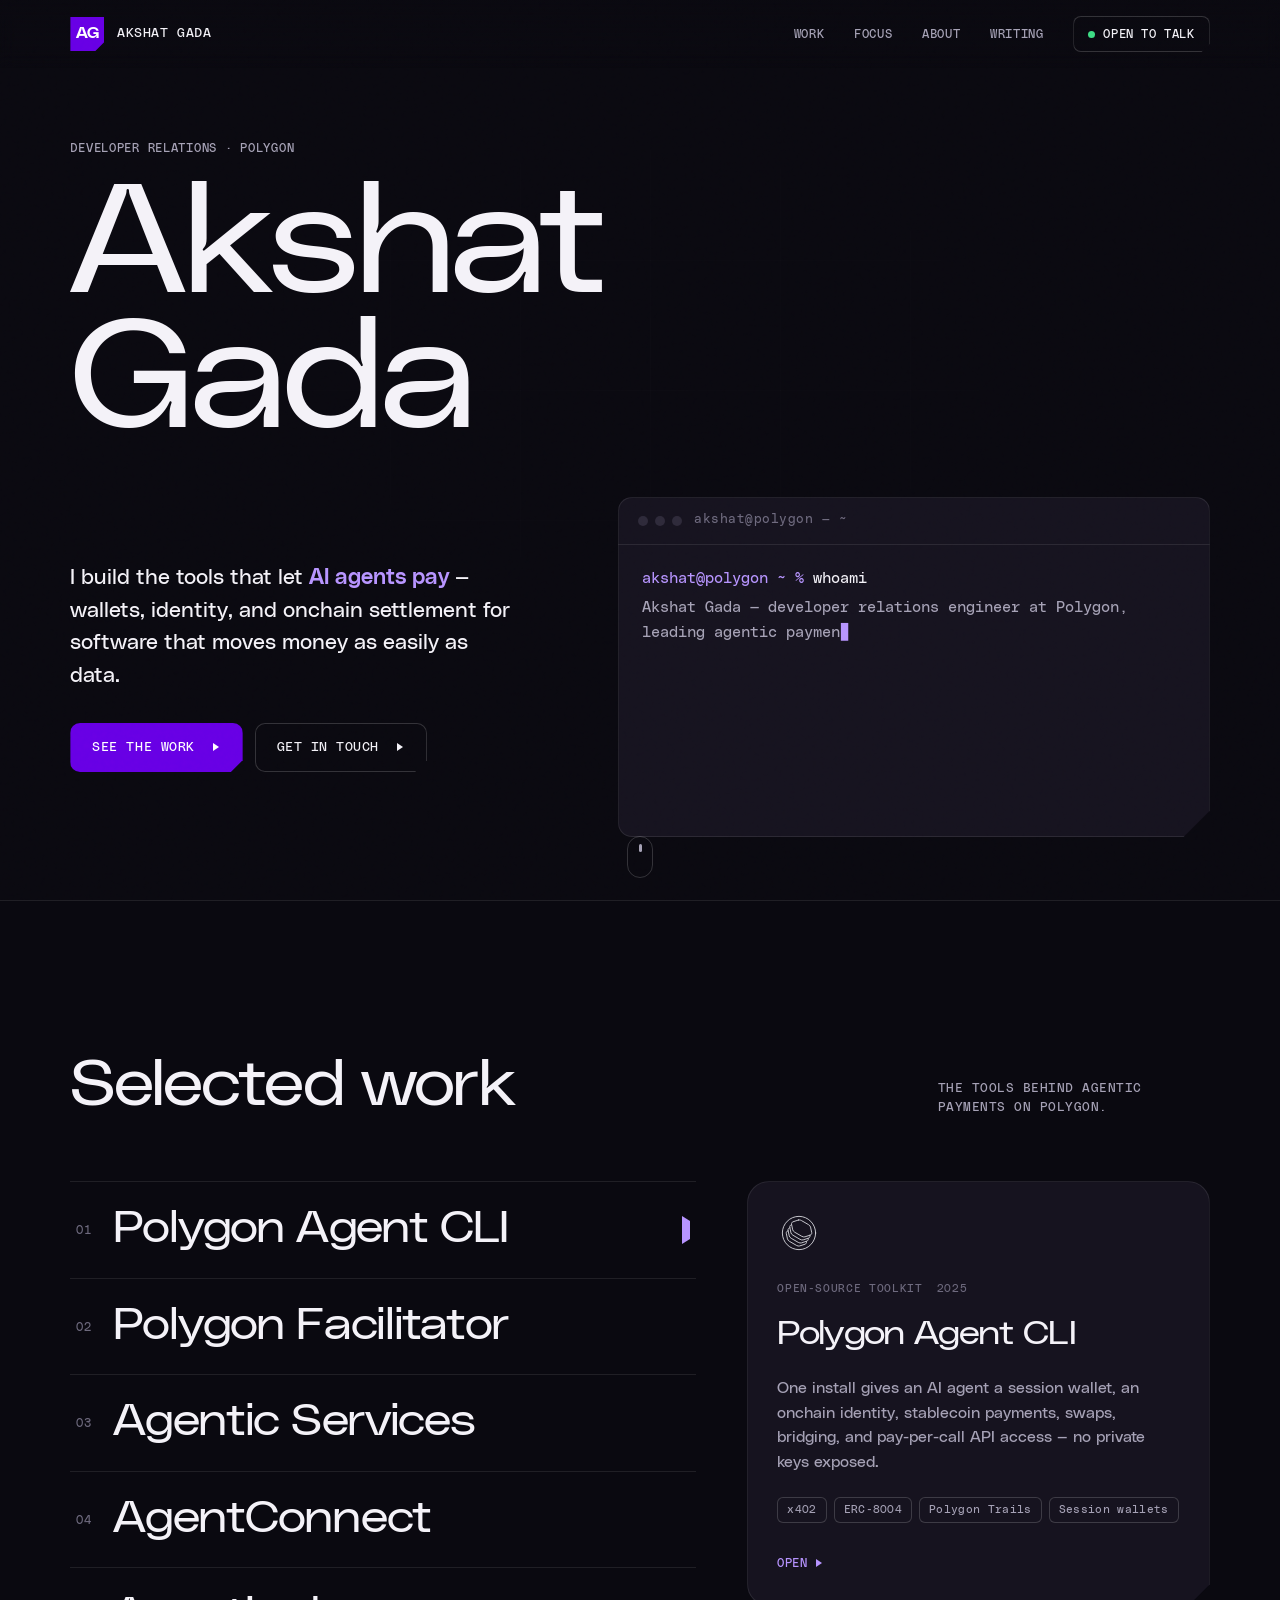
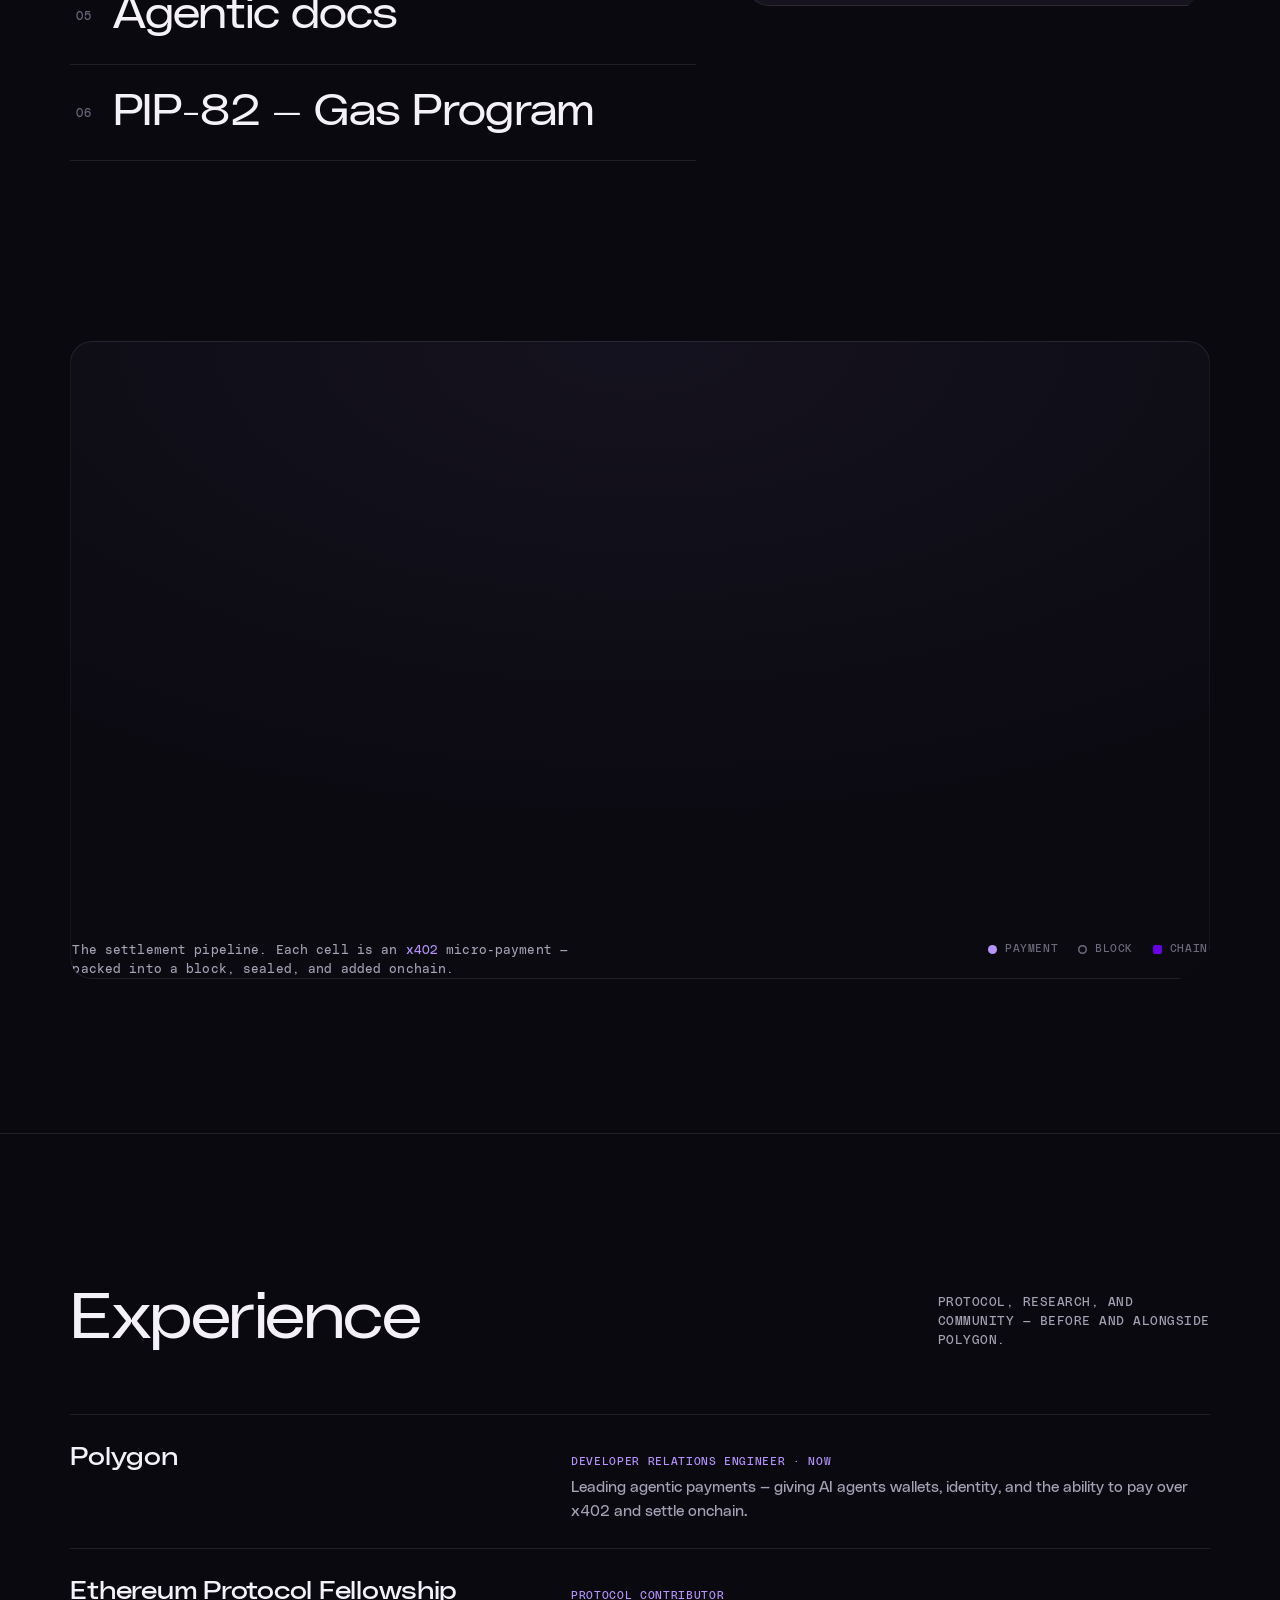
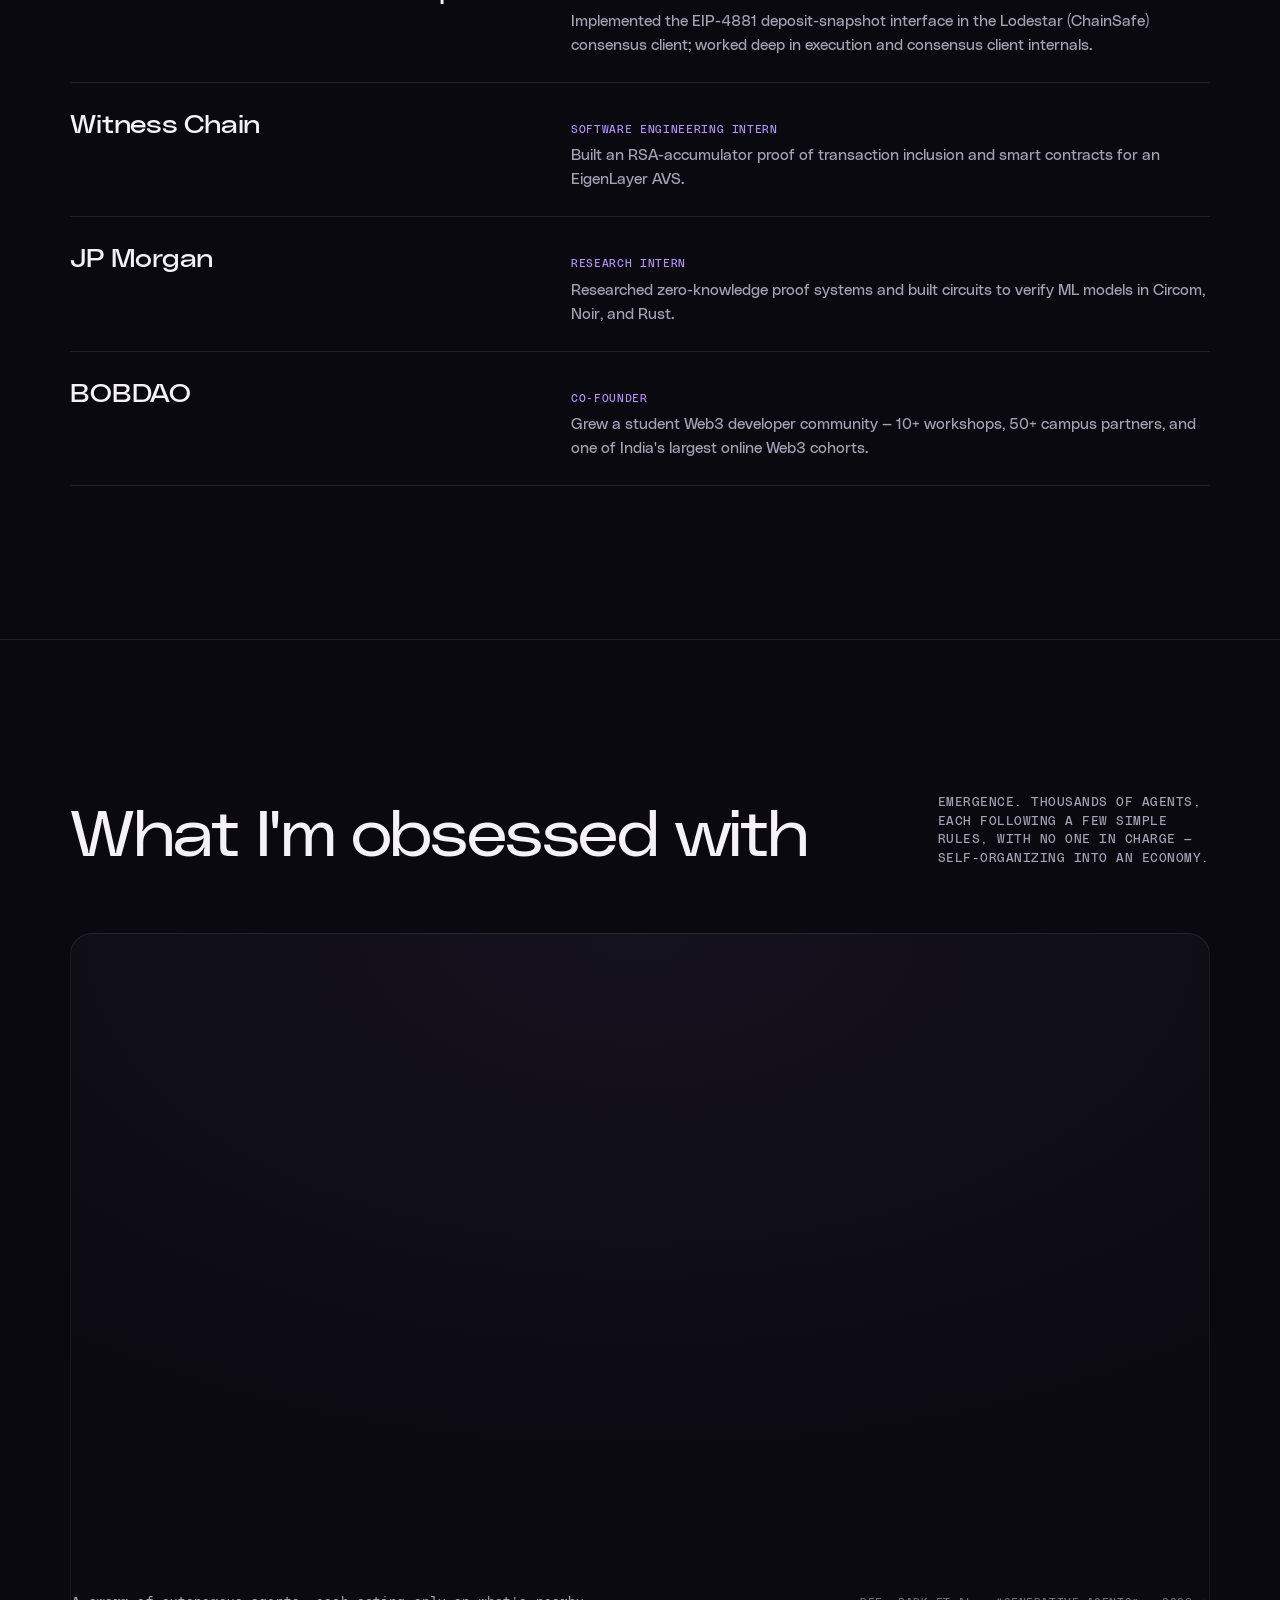
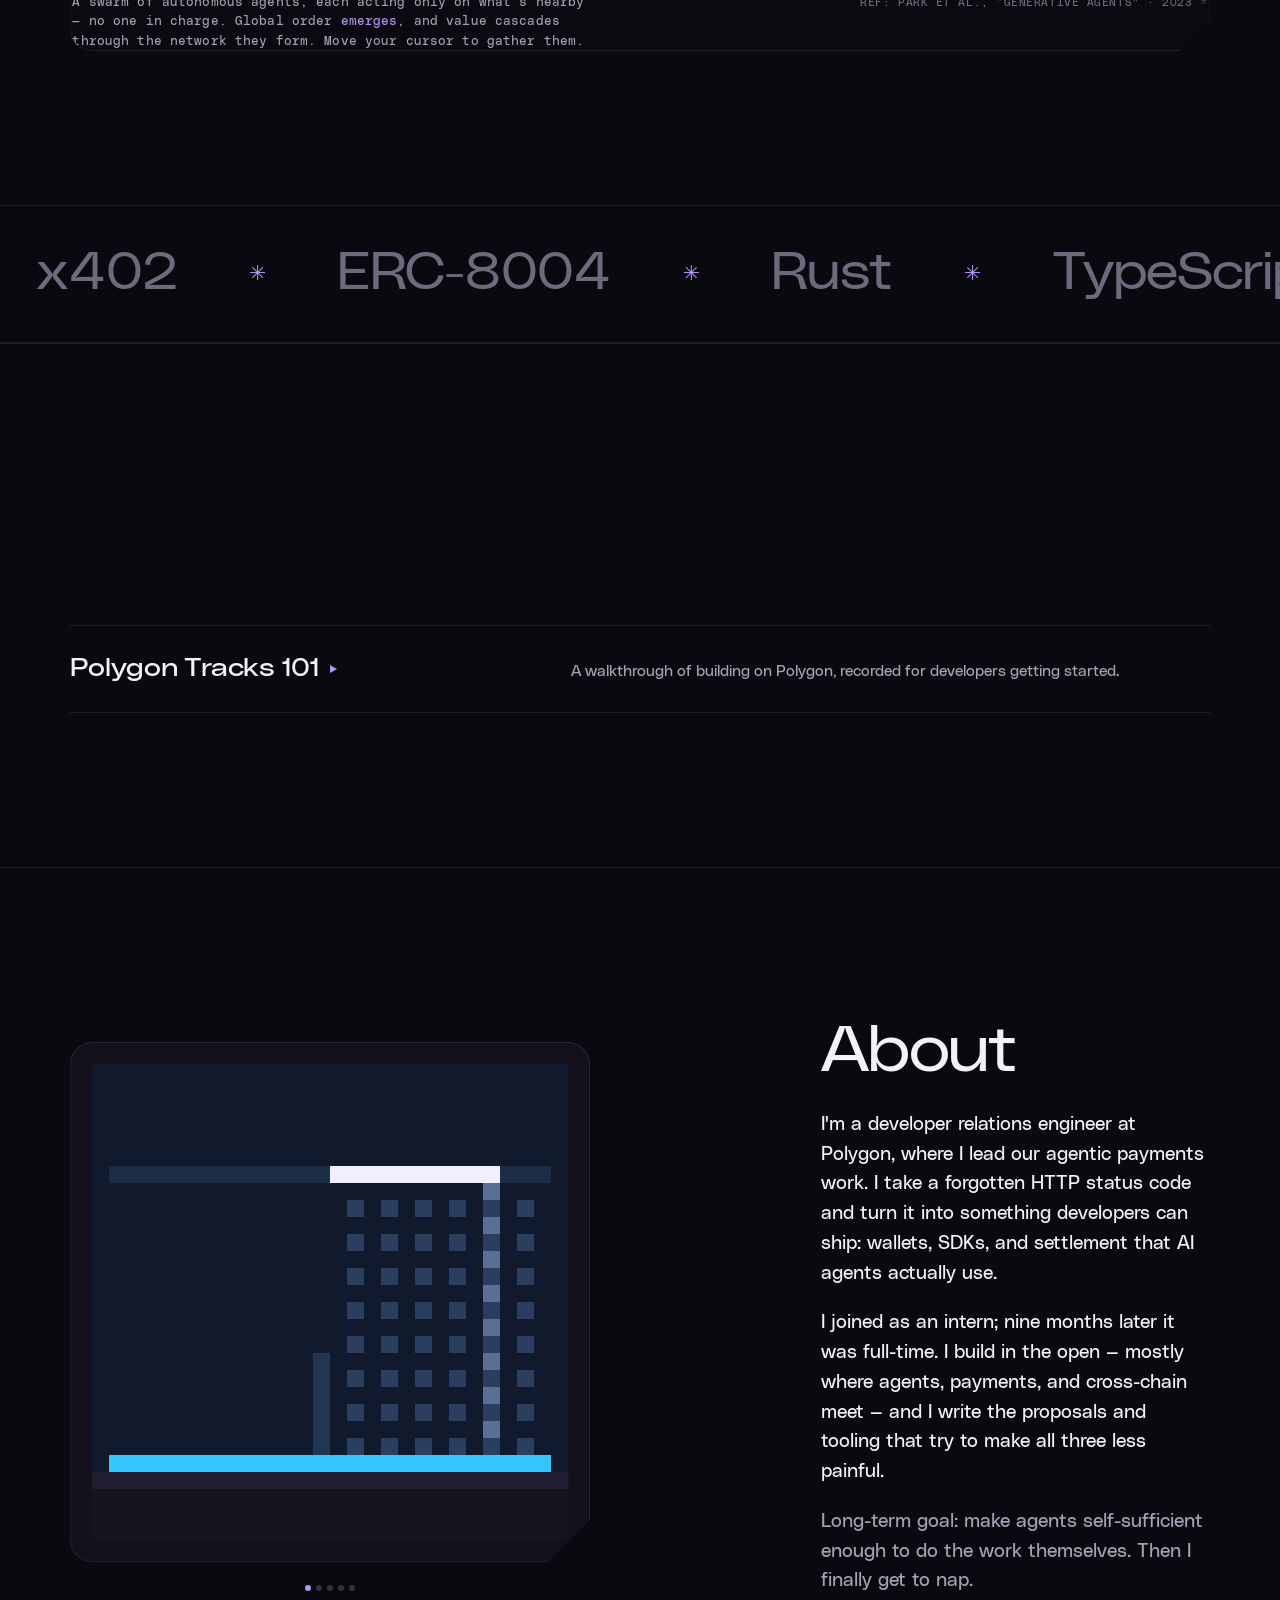
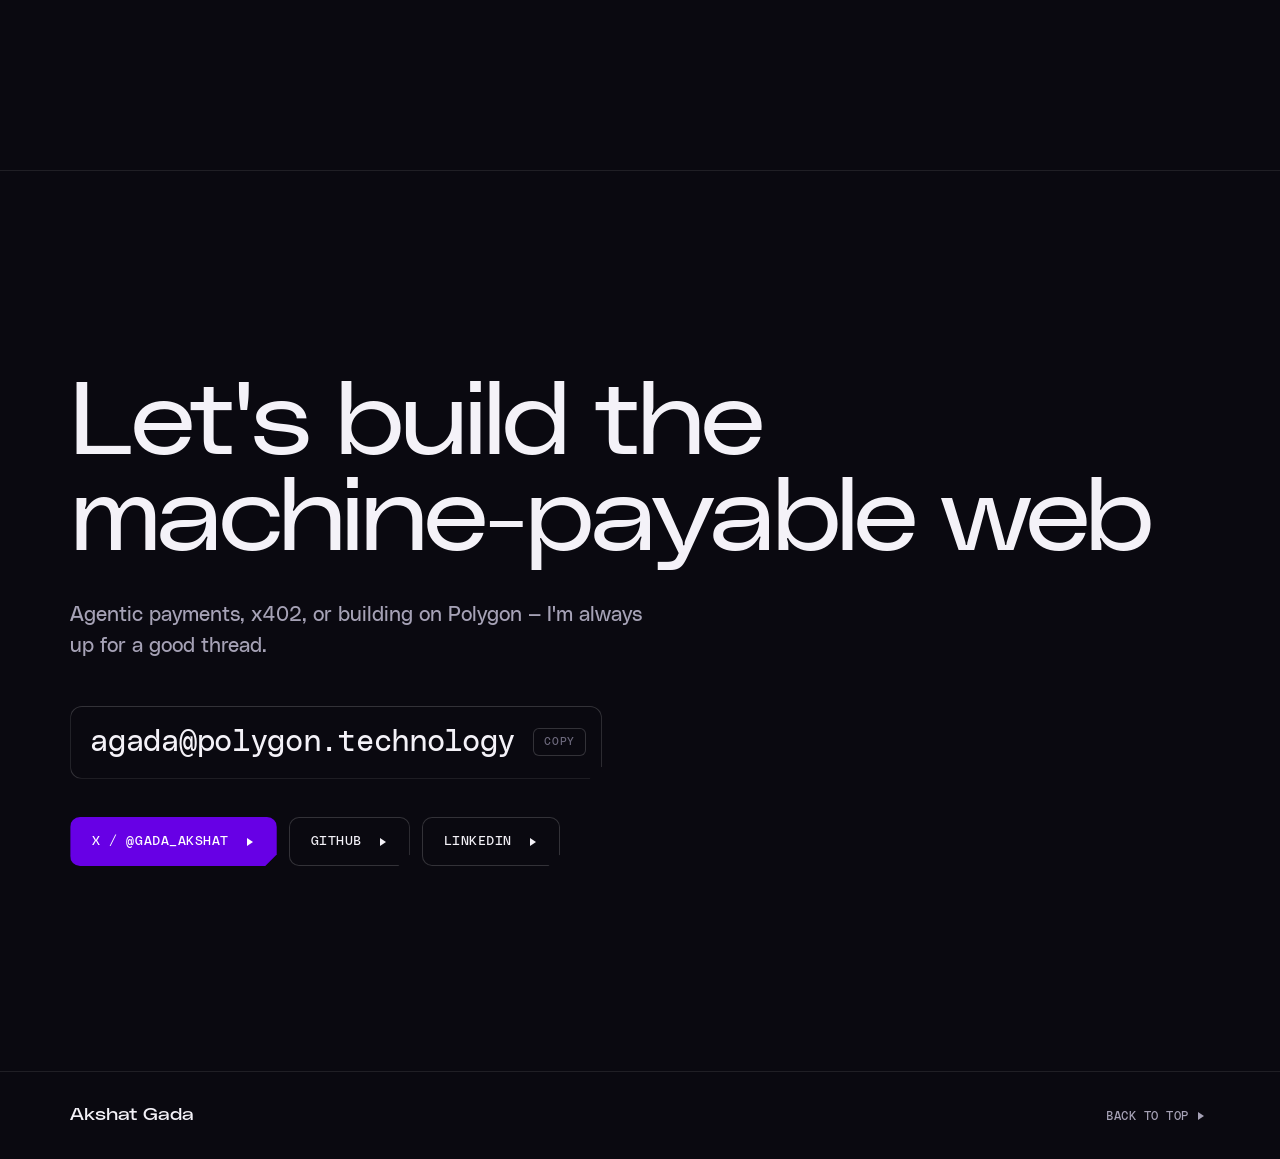
==== index.html @ 17e0958d "Relink Writing from homepage; blog footer points to main site - Re-add the "Writing" link to the hom" ====
<!doctype html>
<html lang="en" data-theme="dark">
<head>
  <meta charset="utf-8" />
  <meta name="viewport" content="width=device-width, initial-scale=1" />
  <title>Akshat Gada — Agentic Payments at Polygon | DevRel Engineer</title>
  <meta name="description" content="Akshat Gada is a developer relations engineer at Polygon building agentic payments — the tools that let AI agents hold money, pay over x402, and settle onchain." />
  <meta name="author" content="Akshat Gada" />
  <meta name="keywords" content="Akshat Gada, agentic payments, Polygon, x402, developer relations engineer, stablecoin payments, onchain settlement, AI agents, machine-payable web" />
  <link rel="canonical" href="https://akshatgada.com/" />
  <meta name="robots" content="index, follow, max-image-preview:large, max-snippet:-1, max-video-preview:-1" />
  <meta name="theme-color" content="#0A0910" />
  <link rel="icon" type="image/svg+xml" href="favicon.svg" />
  <link rel="alternate icon" href="assets/polygon-icon-primary-purple.png" />
  <link rel="apple-touch-icon" href="assets/polygon-icon-primary-purple.png" />
  <link rel="alternate" type="application/rss+xml" title="Akshat Gada — Writing" href="/blog/feed.xml" />

  <meta property="og:type" content="website" />
  <meta property="og:site_name" content="Akshat Gada" />
  <meta property="og:url" content="https://akshatgada.com/" />
  <meta property="og:locale" content="en_US" />
  <meta property="og:title" content="Akshat Gada — building the machine-payable web" />
  <meta property="og:description" content="DevRel engineer at Polygon. I build the tools that let AI agents pay — wallets, identity, and onchain settlement over x402." />
  <meta property="og:image" content="https://akshatgada.com/assets/og.png" />
  <meta property="og:image:width" content="1200" />
  <meta property="og:image:height" content="630" />
  <meta property="og:image:alt" content="Akshat Gada — building the machine-payable web" />
  <meta name="twitter:card" content="summary_large_image" />
  <meta name="twitter:site" content="@gada_akshat" />
  <meta name="twitter:creator" content="@gada_akshat" />
  <meta name="twitter:title" content="Akshat Gada — building the machine-payable web" />
  <meta name="twitter:description" content="DevRel engineer at Polygon. I build the tools that let AI agents pay." />
  <meta name="twitter:image" content="https://akshatgada.com/assets/og.png" />

  <script type="application/ld+json">
  {
    "@context": "https://schema.org",
    "@graph": [
      {
        "@type": "Person",
        "@id": "https://akshatgada.com/#akshat",
        "name": "Akshat Gada",
        "givenName": "Akshat",
        "familyName": "Gada",
        "url": "https://akshatgada.com/",
        "image": "https://akshatgada.com/assets/og.png",
        "jobTitle": "Developer Relations Engineer",
        "description": "Developer relations engineer at Polygon building agentic payments — wallets, identity, and onchain settlement that let AI agents pay over x402.",
        "email": "mailto:agada@polygon.technology",
        "worksFor": { "@type": "Organization", "name": "Polygon Labs", "url": "https://polygon.technology/" },
        "knowsAbout": ["Agentic payments", "x402", "Stablecoin payments", "Onchain settlement", "Polygon", "Blockchain", "Developer relations", "AI agents", "Zero-knowledge proofs"],
        "sameAs": [
          "https://x.com/gada_akshat",
          "https://www.linkedin.com/in/akshat-gada-719076228/",
          "https://github.com/AkshatGada"
        ]
      },
      {
        "@type": "WebSite",
        "@id": "https://akshatgada.com/#website",
        "url": "https://akshatgada.com/",
        "name": "Akshat Gada",
        "description": "Portfolio of Akshat Gada — developer relations engineer at Polygon building agentic payments.",
        "publisher": { "@id": "https://akshatgada.com/#akshat" },
        "inLanguage": "en"
      },
      {
        "@type": "ProfilePage",
        "@id": "https://akshatgada.com/#profilepage",
        "url": "https://akshatgada.com/",
        "name": "Akshat Gada — Agentic Payments at Polygon",
        "isPartOf": { "@id": "https://akshatgada.com/#website" },
        "mainEntity": { "@id": "https://akshatgada.com/#akshat" },
        "inLanguage": "en"
      }
    ]
  }
  </script>

  <link rel="preload" href="fonts/PolySans-SlimWide.woff2" as="font" type="font/woff2" crossorigin />
  <link rel="preload" href="fonts/PolySans-Neutral.woff2" as="font" type="font/woff2" crossorigin />
  <link rel="preload" href="fonts/PolySans-NeutralMono.woff2" as="font" type="font/woff2" crossorigin />
  <link rel="stylesheet" href="colors_and_type.css" />
  <link rel="stylesheet" href="styles.css" />
</head>
<body>

  <!-- ambient background: agents floating + passing coins -->
  <canvas class="bgfx" id="bgfx" aria-hidden="true"></canvas>
  <!-- film grain over everything -->
  <div class="grain" aria-hidden="true"></div>
  <!-- scroll progress -->
  <div class="progress" aria-hidden="true"></div>

  <a class="skip-link" href="#main">Skip to content</a>

  <!-- ─────────── NAV ─────────── -->
  <nav class="nav" aria-label="Primary">
    <a class="brand" href="#top" data-magnetic aria-label="Akshat Gada — top">
      <span class="brand-mark" aria-hidden="true">AG</span>
      <span class="brand-name">Akshat Gada</span>
    </a>
    <button class="nav-toggle" aria-expanded="false" aria-controls="nav-menu" aria-label="Open menu"><span></span><span></span></button>
    <div class="nav-menu" id="nav-menu">
      <a href="#work" data-magnetic>Work</a>
      <a href="#focus" data-magnetic>Focus</a>
      <a href="#about" data-magnetic>About</a>
      <a href="blog/" data-magnetic>Writing</a>
      <a class="nav-status" href="#contact" data-magnetic><span class="pulse" aria-hidden="true"></span>Open to talk</a>
    </div>
  </nav>

  <main id="main">
  <span id="top"></span>

  <!-- ─────────── HERO ─────────── -->
  <header class="hero">
    <div class="hero-glow" aria-hidden="true"></div>
    <div class="hero-spot" aria-hidden="true"></div>

    <div class="hero-status reveal">
      <span>Developer Relations · Polygon</span>
    </div>

    <h1 class="hero-name">
      <span class="scramble" data-text="Akshat">Akshat</span>
      <span class="scramble" data-text="Gada">Gada</span>
    </h1>

    <div class="hero-cols">
      <div class="hero-thesis reveal" data-delay="1">
        <p class="lede">I build the tools that let <strong>AI agents pay</strong> — wallets, identity, and onchain settlement for software that moves money as easily as data.</p>
        <div class="hero-cta">
          <a class="btn btn-primary" href="#work" data-magnetic>See the work <span class="tri" aria-hidden="true"></span></a>
          <a class="btn btn-ghost" href="#contact" data-magnetic>Get in touch <span class="tri" aria-hidden="true"></span></a>
        </div>
      </div>

      <!-- SIGNATURE: self-running console (decorative; same info lives in About/Work) -->
      <section class="term reveal" data-delay="2" aria-hidden="true">
        <div class="term-bar">
          <span class="term-dots"><i></i><i></i><i></i></span>
          <span class="term-title">akshat@polygon — ~</span>
        </div>
        <div class="term-body" id="term-body">
          <!-- static fallback for no-JS; replaced by the typing loop when JS runs -->
          <div class="term-line"><span class="term-prompt">akshat@polygon ~ %</span> <span class="term-cmd">whoami</span></div>
          <div class="term-out">Akshat Gada — developer relations engineer at Polygon, leading agentic payments.</div>
        </div>
      </section>
    </div>

    <a class="scroll-cue" href="#work" aria-label="Scroll down"><span></span></a>
  </header>

  <!-- ─────────── WORK (interactive hover-reveal list) ─────────── -->
  <section id="work" class="work">
    <div class="section-head reveal">
      <h2 class="section-title">Selected work</h2>
      <p class="section-note">The tools behind agentic payments on Polygon.</p>
    </div>

    <div class="work-grid">
      <ol class="work-list" id="work-list">
        <li>
          <a class="work-item is-active" href="https://polygon.technology/agent-cli" target="_blank" rel="noopener"
             data-icon="icons/grey/oms.svg" data-kind="Open-source toolkit" data-year="2025">
            <span class="work-index">01</span>
            <span class="work-name">Polygon Agent CLI</span>
            <span class="work-flag" aria-hidden="true"><span class="tri"></span></span>
            <span class="work-detail">
              <span class="work-desc">One install gives an AI agent a session wallet, an onchain identity, stablecoin payments, swaps, bridging, and pay-per-call API access — no private keys exposed.</span>
              <span class="work-tech"><i>x402</i><i>ERC-8004</i><i>Polygon Trails</i><i>Session wallets</i></span>
            </span>
          </a>
        </li>
        <li>
          <a class="work-item" href="https://github.com/0xPolygon/x402-rs" target="_blank" rel="noopener"
             data-icon="icons/grey/secured-coin.svg" data-kind="Rust · facilitator" data-year="2026">
            <span class="work-index">02</span>
            <span class="work-name">Polygon Facilitator</span>
            <span class="work-flag" aria-hidden="true"><span class="tri"></span></span>
            <span class="work-detail">
              <span class="work-desc">Polygon's x402 facilitator (x402-rs) — the engine that verifies and settles every payment. Server middleware gates a route behind a price; client middleware pays it transparently. Production Rust.</span>
              <span class="work-tech"><i>x402 v1 + v2</i><i>Axum</i><i>EVM</i></span>
            </span>
          </a>
        </li>
        <li>
          <a class="work-item" href="https://agentic-services.polygon.technology/discover" target="_blank" rel="noopener"
             data-icon="icons/grey/ecosystem.svg" data-kind="Discovery" data-year="2026">
            <span class="work-index">03</span>
            <span class="work-name">Agentic Services</span>
            <span class="work-flag" aria-hidden="true"><span class="tri"></span></span>
            <span class="work-detail">
              <span class="work-desc">A directory of x402 services an agent can find and call, paying per request in USDC with no keys. Part of Polygon's Open Money Stack.</span>
              <span class="work-tech"><i>x402</i><i>USDC</i><i>Open Money Stack</i></span>
            </span>
          </a>
        </li>
        <li>
          <a class="work-item" href="https://agentconnect.polygon.technology/" target="_blank" rel="noopener"
             data-icon="icons/grey/wallet.svg" data-kind="Wallet connector" data-year="2026">
            <span class="work-index">04</span>
            <span class="work-name">AgentConnect</span>
            <span class="work-flag" aria-hidden="true"><span class="tri"></span></span>
            <span class="work-detail">
              <span class="work-desc">Links an agent to a real, user-approved Polygon wallet, and serves the machine-readable skill agents fetch to learn the full onchain lifecycle.</span>
              <span class="work-tech"><i>SKILL.md</i><i>Sequence</i><i>x402</i></span>
            </span>
          </a>
        </li>
        <li>
          <a class="work-item" href="https://docs.polygon.technology/payment-services/agentic-payments/agent-integration/intro" target="_blank" rel="noopener"
             data-icon="icons/grey/docs.svg" data-kind="Developer docs" data-year="2026">
            <span class="work-index">05</span>
            <span class="work-name">Agentic docs</span>
            <span class="work-flag" aria-hidden="true"><span class="tri"></span></span>
            <span class="work-detail">
              <span class="work-desc">The developer guide for agents that pay onchain — how they negotiate price, sign intents, and settle per request with x402 and ERC-8004.</span>
              <span class="work-tech"><i>x402</i><i>ERC-8004</i><i>MCP</i></span>
            </span>
          </a>
        </li>
        <li>
          <a class="work-item" href="https://forum.polygon.technology/t/pip-82-agentic-commerce-gas-program/21721" target="_blank" rel="noopener"
             data-icon="icons/grey/up.svg" data-kind="Governance · co-author" data-year="2026">
            <span class="work-index">06</span>
            <span class="work-name">PIP-82 — Gas Program</span>
            <span class="work-flag" aria-hidden="true"><span class="tri"></span></span>
            <span class="work-detail">
              <span class="work-desc">Co-authored Polygon Improvement Proposal — the Agentic Commerce Gas Program — recycling up to $1M in base-fee rebates to public x402 facilitators to cut gas friction for agent-to-agent commerce.</span>
              <span class="work-tech"><i>x402</i><i>PIP</i><i>Gas rebates</i></span>
            </span>
          </a>
        </li>
      </ol>

      <aside class="work-preview" id="work-preview" aria-hidden="true">
        <div class="wp-inner" data-tilt>
          <img class="wp-icon" id="wp-icon" src="icons/grey/oms.svg" alt="" width="44" height="44" />
          <div class="wp-meta"><span id="wp-kind">Open-source toolkit</span><span id="wp-year">2025</span></div>
          <h3 class="wp-name" id="wp-name">Polygon Agent CLI</h3>
          <p class="wp-desc" id="wp-desc"></p>
          <ul class="wp-tech" id="wp-tech"></ul>
          <span class="wp-open">Open <span class="tri" aria-hidden="true"></span></span>
        </div>
      </aside>
    </div>
  </section>

  <!-- ─────────── SETTLEMENT PIPELINE (no heading) ─────────── -->
  <section class="econ-band">
    <figure class="econ reveal">
      <canvas id="econ-canvas" class="econ-canvas" aria-hidden="true"></canvas>
      <figcaption class="econ-cap">
        <span class="econ-cap-line">The settlement pipeline. Each cell is an <span class="econ-x402">x402</span> micro-payment — packed into a block, sealed, and added onchain.</span>
        <span class="econ-legend" aria-hidden="true">
          <span><i class="dot-agent"></i> payment</span>
          <span><i class="dot-svc"></i> block</span>
          <span><i class="dot-fac"></i> chain</span>
        </span>
      </figcaption>
    </figure>
  </section>

  <!-- ─────────── EXPERIENCE ─────────── -->
  <section id="experience" class="experiments">
    <div class="section-head reveal">
      <h2 class="section-title">Experience</h2>
      <p class="section-note">Protocol, research, and community — before and alongside Polygon.</p>
    </div>
    <ul class="exp-list">
      <li class="exp reveal">
        <span class="exp-name">Polygon</span>
        <span class="exp-desc"><span class="exp-role">Developer Relations Engineer · now</span>Leading agentic payments — giving AI agents wallets, identity, and the ability to pay over x402 and settle onchain.</span>
      </li>
      <li class="exp reveal" data-delay="1">
        <span class="exp-name">Ethereum Protocol Fellowship</span>
        <span class="exp-desc"><span class="exp-role">Protocol Contributor</span>Implemented the EIP-4881 deposit-snapshot interface in the Lodestar (ChainSafe) consensus client; worked deep in execution and consensus client internals.</span>
      </li>
      <li class="exp reveal" data-delay="2">
        <span class="exp-name">Witness Chain</span>
        <span class="exp-desc"><span class="exp-role">Software Engineering Intern</span>Built an RSA-accumulator proof of transaction inclusion and smart contracts for an EigenLayer AVS.</span>
      </li>
      <li class="exp reveal" data-delay="3">
        <span class="exp-name">JP Morgan</span>
        <span class="exp-desc"><span class="exp-role">Research Intern</span>Researched zero-knowledge proof systems and built circuits to verify ML models in Circom, Noir, and Rust.</span>
      </li>
      <li class="exp reveal">
        <span class="exp-name">BOBDAO</span>
        <span class="exp-desc"><span class="exp-role">Co-founder</span>Grew a student Web3 developer community — 10+ workshops, 50+ campus partners, and one of India's largest online Web3 cohorts.</span>
      </li>
    </ul>
  </section>

  <!-- ─────────── FOCUS / emergence ─────────── -->
  <section id="focus" class="focus">
    <div class="section-head reveal">
      <h2 class="section-title">What I'm obsessed with</h2>
      <p class="section-note">Emergence. Thousands of agents, each following a few simple rules, with no one in charge — self-organizing into an economy.</p>
    </div>

    <figure class="swarm reveal">
      <canvas id="swarm-canvas" class="swarm-canvas" aria-hidden="true"></canvas>
      <figcaption class="econ-cap">
        <span class="econ-cap-line">A swarm of autonomous agents, each acting only on what's nearby — no one in charge. Global order <span class="econ-x402">emerges</span>, and value cascades through the network they form. Move your cursor to gather them.</span>
        <a class="swarm-cite" href="https://arxiv.org/abs/2304.03442" target="_blank" rel="noopener noreferrer">Ref: Park et al., “Generative Agents” · 2023 <span class="cite-arr" aria-hidden="true">↗</span></a>
      </figcaption>
    </figure>
  </section>

  <!-- ─────────── STACK MARQUEE ─────────── -->
  <section class="marquee-wrap" aria-label="Things I work with">
    <div class="marquee">
      <ul class="marquee-row">
        <li>x402</li><li>ERC-8004</li><li>Rust</li><li>TypeScript</li><li>Polygon Chain</li><li>Agglayer</li><li>MCP</li><li>USDC</li><li>EIP-3009</li><li>Stablecoins</li><li>Session wallets</li><li>Node.js</li>
      </ul>
      <ul class="marquee-row" aria-hidden="true">
        <li>x402</li><li>ERC-8004</li><li>Rust</li><li>TypeScript</li><li>Polygon Chain</li><li>Agglayer</li><li>MCP</li><li>USDC</li><li>EIP-3009</li><li>Stablecoins</li><li>Session wallets</li><li>Node.js</li>
      </ul>
    </div>
  </section>

  <!-- ─────────── TALKS ─────────── -->
  <section class="experiments">
    <div class="section-head reveal">
      <h2 class="section-title">Talks</h2>
    </div>
    <ul class="exp-list" id="exp-list">
      <li class="exp reveal">
        <a class="exp-name exp-link" href="https://www.youtube.com/watch?v=3Ba9KkJOsoc" target="_blank" rel="noopener" data-magnetic>Polygon Tracks 101 <span class="tri" aria-hidden="true"></span></a>
        <span class="exp-desc">A walkthrough of building on Polygon, recorded for developers getting started.</span>
      </li>
    </ul>
  </section>

  <!-- ─────────── ABOUT ─────────── -->
  <section id="about" class="about">
    <div class="about-grid">
      <div class="about-side reveal">
        <figure class="journey" data-tilt>
          <canvas id="journey-canvas" class="journey-canvas" aria-hidden="true"></canvas>
          <figcaption class="journey-cap"><span class="journey-dots" id="journey-dots" aria-hidden="true"></span></figcaption>
        </figure>
      </div>
      <div class="about-body reveal" data-delay="1">
        <h2 class="section-title">About</h2>
        <p>I'm a developer relations engineer at Polygon, where I lead our agentic payments work. I take a forgotten HTTP status code and turn it into something developers can ship: wallets, SDKs, and settlement that AI agents actually use.</p>
        <p>I joined as an intern; nine months later it was full-time. I build in the open — mostly where agents, payments, and cross-chain meet — and I write the proposals and tooling that try to make all three less painful.</p>
        <p class="about-aside">Long-term goal: make agents self-sufficient enough to do the work themselves. Then I finally get to nap.</p>
      </div>
    </div>
  </section>

  <!-- ─────────── CONTACT ─────────── -->
  <section id="contact" class="contact">
    <div class="contact-glow" aria-hidden="true"></div>
    <h2 class="contact-title reveal">Let's build the<br />machine-payable web</h2>
    <p class="contact-sub reveal" data-delay="1">Agentic payments, x402, or building on Polygon — I'm always up for a good thread.</p>
    <div class="contact-email reveal" data-delay="2">
      <button class="email-copy" id="email-copy" type="button" data-email="agada@polygon.technology" data-magnetic aria-label="Copy email address agada@polygon.technology">
        <span class="email-text">agada@polygon.technology</span>
        <span class="email-state">Copy</span>
      </button>
    </div>
    <div class="contact-actions reveal" data-delay="3">
      <a class="btn btn-primary" href="https://x.com/gada_akshat" target="_blank" rel="noopener" data-magnetic>X / @gada_akshat <span class="tri" aria-hidden="true"></span></a>
      <a class="btn btn-ghost" href="https://github.com/AkshatGada" target="_blank" rel="noopener" data-magnetic>GitHub <span class="tri" aria-hidden="true"></span></a>
      <a class="btn btn-ghost" href="https://www.linkedin.com/in/akshat-gada-719076228/" target="_blank" rel="noopener" data-magnetic>LinkedIn <span class="tri" aria-hidden="true"></span></a>
    </div>
  </section>
  </main>

  <!-- ─────────── FOOTER ─────────── -->
  <footer class="footer">
    <div class="footer-row">
      <span class="footer-name">Akshat Gada</span>
    </div>
    <button class="footer-top" id="to-top" data-magnetic aria-label="Back to top">Back to top <span class="tri up" aria-hidden="true"></span></button>
  </footer>

  <script src="app.js"></script>
</body>
</html>
---- colors_and_type.css ----
/* Polygon Design System — Colors & Type
   Reference: Polygon Brand Guidelines 2026
   Trimmed font-face set for the portfolio build (8 PolySans weights).
*/

/* ───── FONTS ───── */
/* Body — PolySans Neutral / Median / Bulky */
@font-face {
  font-family: "PolySans";
  src: url("fonts/PolySans-Neutral.woff2") format("woff2");
  font-weight: 400; font-style: normal; font-display: swap;
}
@font-face {
  font-family: "PolySans";
  src: url("fonts/PolySans-Median.woff2") format("woff2");
  font-weight: 500; font-style: normal; font-display: swap;
}
@font-face {
  font-family: "PolySans";
  src: url("fonts/PolySans-Bulky.woff2") format("woff2");
  font-weight: 700; font-style: normal; font-display: swap;
}

/* Wide — display/headlines (Slim Wide is the default display face) */
@font-face {
  font-family: "PolySans Wide";
  src: url("fonts/PolySans-SlimWide.woff2") format("woff2");
  font-weight: 300; font-style: normal; font-display: swap;
}
@font-face {
  font-family: "PolySans Wide";
  src: url("fonts/PolySans-NeutralWide.woff2") format("woff2");
  font-weight: 400; font-style: normal; font-display: swap;
}
@font-face {
  font-family: "PolySans Wide";
  src: url("fonts/PolySans-MedianWide.woff2") format("woff2");
  font-weight: 500; font-style: normal; font-display: swap;
}

/* Mono — labels/data/code */
@font-face {
  font-family: "PolySans Mono";
  src: url("fonts/PolySans-NeutralMono.woff2") format("woff2");
  font-weight: 400; font-style: normal; font-display: swap;
}
@font-face {
  font-family: "PolySans Mono";
  src: url("fonts/PolySans-MedianMono.woff2") format("woff2");
  font-weight: 500; font-style: normal; font-display: swap;
}

:root {
  /* ───── BRAND ───── */
  --pol-purple:          #6700E5;   /* primary brand */
  --pol-purple-hover:    #6C00F6;   /* slightly lighter hover */
  --pol-purple-deep:     #390786;   /* gradient dark stop */

  /* ───── ACCENTS ───── */
  --accent-sky-blue:     #00BBFF;
  --accent-blue:         #0037C6;
  --accent-soft-blue:    #707BB7;
  --accent-soft-purple:  #C590E5;
  --accent-bubble-gum:   #E271D7;
  --accent-orange:       #FF7421;
  --accent-yellow:       #FEE211;
  --accent-neon-green:   #00FF08;
  --status-green:        #31D158;
  --status-red:          #E63946;

  /* ───── SEMANTIC (light theme = default) ───── */
  --bg:                  #FFFFFF;
  --bg-inset:            #F2F3F7;
  --bg-subtle:           #E7E6E8;
  --fg:                  #07060D;
  --fg-muted:            #888A91;
  --fg-faint:            #A2A3A5;
  --stroke:              #E1E1E5;
  --stroke-strong:       #BAB9BB;
  --inverted-primary:    #F2F1F5;
  --ink:                 #07060D;   /* footer / dark surfaces */

  --link:                var(--pol-purple);

  /* ───── TYPE — families ───── */
  --font-display:        "PolySans Wide", "PolySans", ui-sans-serif, system-ui, sans-serif;
  --font-body:           "PolySans", ui-sans-serif, system-ui, sans-serif;
  --font-mono:           "PolySans Mono", ui-monospace, SFMono-Regular, Menlo, Consolas, monospace;

  /* ───── TYPE — scale ───── */
  --fs-display-xxl:      240px;
  --fs-display-xl:       128px;
  --fs-display-l:        96px;
  --fs-h1:               64px;
  --fs-h2:               48px;
  --fs-h3:               36px;
  --fs-h4:               28px;
  --fs-lead:             24px;
  --fs-body-lg:          21px;
  --fs-body:             18px;
  --fs-body-sm:          16px;
  --fs-label:            13px;
  --fs-caption:          12px;
  --fs-micro:            10px;

  --lh-tight:            0.9;
  --lh-display:          1.0;
  --lh-heading:          1.12;
  --lh-body:             1.4;
  --lh-loose:            1.55;

  --tracking-display:   -0.022em;
  --tracking-heading:   -0.01em;
  --tracking-body:       0;
  --tracking-label:      0.04em;
  --tracking-label-wide: 0.06em;

  /* ───── SPACING ───── */
  --space-0:   0;
  --space-1:   4px;
  --space-2:   8px;
  --space-3:   12px;
  --space-4:   16px;
  --space-5:   24px;
  --space-6:   32px;
  --space-7:   48px;
  --space-8:   64px;
  --space-9:   80px;
  --space-10:  120px;

  /* ───── RADII ───── */
  --radius-sm:   6px;
  --radius-md:   10px;
  --radius-lg:   15px;
  --radius-xl:   24px;
  --radius-full: 9999px;

  /* ───── SHADOWS ───── */
  --shadow-xs:  0 1px 2px rgba(7,6,13,0.04);
  --shadow-sm:  0 2px 6px rgba(7,6,13,0.06);
  --shadow-md:  0 8px 24px rgba(7,6,13,0.08);
  --shadow-lg:  0 24px 56px rgba(7,6,13,0.12);
  --shadow-focus: 0 0 0 3px rgba(103,13,229,0.35);

  /* ───── MOTION ───── */
  --ease-std:    cubic-bezier(0.4, 0, 0.2, 1);
  --ease-out:    cubic-bezier(0.16, 1, 0.3, 1);
  --ease-in:     cubic-bezier(0.4, 0, 1, 1);
  --dur-fast:    120ms;
  --dur-base:    220ms;
  --dur-slow:    420ms;

  /* ───── GRADIENTS ───── purple-anchored */
  --grad-purple:        linear-gradient(135deg, #6700E5 0%, #390786 100%);
  --grad-purple-blue:   linear-gradient(135deg, #6700E5 0%, #0037C6 100%);
  --grad-purple-sky:    linear-gradient(135deg, #6700E5 0%, #00BBFF 100%);
}

/* ───── DARK SURFACES (footer / inset blocks) ───── */
[data-theme="dark"], .theme-dark {
  --bg:              #141415;
  --bg-inset:        #1F1E20;
  --bg-subtle:       #1D1D1F;
  --fg:              #FFFFFF;
  --fg-muted:        #A0A1A6;
  --fg-faint:        #595A5F;
  --stroke:          #2D2B36;
  --stroke-strong:   #353535;
  --inverted-primary:#07060D;
}

/* ───── BASE ───── */
html, body {
  background: var(--bg);
  color: var(--fg);
  font-family: var(--font-body);
  font-size: var(--fs-body);
  line-height: var(--lh-body);
  -webkit-font-smoothing: antialiased;
  text-rendering: optimizeLegibility;
}
---- styles.css ----
/* ============================================================
   Akshat Gada — personal portfolio ("Operator")
   Dark, cinematic. Polygon DNA (PolySans, #6700E5, cut-corner)
   reframed as a builder's console — the site is about HIM.
   ============================================================ */

*, *::before, *::after { box-sizing: border-box; }
html { scroll-behavior: smooth; scroll-padding-top: 84px; -webkit-text-size-adjust: 100%; }
body { margin: 0; overflow-x: clip; }
img, svg { display: block; max-width: 100%; }
ul, ol { margin: 0; padding: 0; list-style: none; }
a { color: inherit; text-decoration: none; }
button { font: inherit; color: inherit; background: none; border: 0; cursor: pointer; }

/* ---------- DARK CINEMATIC PALETTE (overrides token defaults) ---------- */
:root {
  --bg:        #0A0910;
  --bg-2:      #110F18;
  --bg-3:      #16131F;
  --surface:   #1A1724;
  --line:      rgba(255,255,255,0.09);
  --line-2:    rgba(255,255,255,0.17);
  --fg:        #F4F2F8;
  --fg-muted:  #A6A2B6;
  --fg-faint:  #6E6A7E;
  --purple:        #6700E5;
  --purple-hover:  #7A1FFF;
  --purple-text:   #B794FF;   /* bright purple for text/links on dark (AA) */
  --purple-soft:   #CD9CEC;
  --green:     #3DDC84;
  --sky:       #34C6FF;

  --gutter: clamp(20px, 5.5vw, 88px);
  --section-y: clamp(84px, 12vw, 168px);
  --maxw: 1320px;
  --cham: 22px;            /* card chamfer */
  --cham-btn: 12px;
}

html { background: var(--bg); }
body { background: transparent; color: var(--fg); font-family: var(--font-body); }

/* site-wide ambient background (floating agents passing coins) */
.bgfx { position: fixed; inset: 0; width: 100%; height: 100%; z-index: -1; pointer-events: none; }
body { font-size: 18px; line-height: 1.5; -webkit-font-smoothing: antialiased; text-rendering: optimizeLegibility; }

::selection { background: var(--purple); color: #fff; }

/* ---------- film grain ---------- */
.grain {
  position: fixed; inset: 0; z-index: 200; pointer-events: none;
  opacity: 0.05; mix-blend-mode: overlay;
  background-image: url("data:image/svg+xml,%3Csvg viewBox='0 0 256 256' xmlns='http://www.w3.org/2000/svg'%3E%3Cfilter id='n'%3E%3CfeTurbulence type='fractalNoise' baseFrequency='0.82' numOctaves='3' stitchTiles='stitch'/%3E%3C/filter%3E%3Crect width='100%25' height='100%25' filter='url(%23n)'/%3E%3C/svg%3E");
}

/* ---------- scroll progress ---------- */
.progress { position: fixed; top: 0; left: 0; height: 2px; width: 100%; z-index: 201;
  background: var(--purple); transform: scaleX(0); transform-origin: 0 50%; }

/* ---------- skip link ---------- */
.skip-link { position: absolute; left: 50%; top: 10px; transform: translate(-50%,-160%); z-index: 300;
  background: #fff; color: #000; padding: 10px 18px; font-family: var(--font-mono); font-size: 13px;
  border-radius: 6px; transition: transform .2s var(--ease-out); }
.skip-link:focus { transform: translate(-50%,0); }

/* ============================================================ BUTTONS */
.btn { font-family: var(--font-mono); font-size: 13px; letter-spacing: 0.04em; text-transform: uppercase;
  display: inline-flex; align-items: center; gap: 18px; padding: 15px 24px 15px 22px; white-space: nowrap;
  border-radius: 10px;
  clip-path: polygon(0 0, 100% 0, 100% calc(100% - var(--cham-btn)), calc(100% - var(--cham-btn)) 100%, 0 100%);
  transition: background .18s var(--ease-std), color .18s var(--ease-std), box-shadow .18s var(--ease-std); }
.btn .tri { width: 0; height: 0; border-left: 6px solid currentColor; border-top: 4px solid transparent; border-bottom: 4px solid transparent; flex-shrink: 0; }
.btn .tri.up { transform: rotate(-90deg); }
.btn-primary { background: var(--purple); color: #fff; }
.btn-primary:hover { background: var(--purple-hover); }
.btn-ghost { background: transparent; color: var(--fg); box-shadow: inset 0 0 0 1px var(--line-2); }
.btn-ghost:hover { box-shadow: inset 0 0 0 1px var(--fg); }

/* ============================================================ NAV */
.nav { position: fixed; top: 0; left: 0; right: 0; z-index: 150;
  display: flex; align-items: center; justify-content: space-between;
  padding: 16px var(--gutter);
  background: linear-gradient(to bottom, rgba(10,9,16,0.86), rgba(10,9,16,0));
  backdrop-filter: blur(8px); -webkit-backdrop-filter: blur(8px); }
.brand { display: inline-flex; align-items: center; gap: 13px; }
.brand-mark { display: inline-grid; place-items: center; width: 34px; height: 34px; background: var(--purple); color: #fff;
  font-family: var(--font-display); font-weight: 500; font-size: 15px; letter-spacing: -0.01em;
  clip-path: polygon(0 0, 100% 0, 100% calc(100% - 9px), calc(100% - 9px) 100%, 0 100%); }
.brand-name { font-family: var(--font-mono); font-size: 13px; letter-spacing: 0.04em; text-transform: uppercase; }
.nav-menu { display: flex; align-items: center; gap: 30px; }
.nav-menu > a { font-family: var(--font-mono); font-size: 12px; letter-spacing: 0.05em; text-transform: uppercase;
  color: var(--fg-muted); transition: color .18s var(--ease-std); }
.nav-menu > a:hover { color: var(--fg); }
.nav-status { display: inline-flex; align-items: center; gap: 8px; color: var(--fg) !important;
  box-shadow: inset 0 0 0 1px var(--line-2); padding: 9px 15px; border-radius: 8px;
  clip-path: polygon(0 0, 100% 0, 100% calc(100% - 8px), calc(100% - 8px) 100%, 0 100%); }
.pulse { width: 7px; height: 7px; border-radius: 50%; background: var(--green); box-shadow: 0 0 0 0 rgba(61,220,132,.55); animation: pulse 2.6s var(--ease-out) infinite; }
@keyframes pulse { 0%{box-shadow:0 0 0 0 rgba(61,220,132,.5);} 70%{box-shadow:0 0 0 7px rgba(61,220,132,0);} 100%{box-shadow:0 0 0 0 rgba(61,220,132,0);} }
.nav-toggle { display: none; }

/* ============================================================ HERO */
.hero { position: relative; min-height: 100svh; padding: 132px var(--gutter) 56px;
  display: flex; flex-direction: column; justify-content: center; overflow: clip; }
.hero-glow { position: absolute; inset: 0; pointer-events: none; z-index: 0;
  background:
    radial-gradient(60% 50% at 78% 12%, rgba(103,0,229,0.30), transparent 60%),
    radial-gradient(50% 40% at 10% 90%, rgba(103,0,229,0.12), transparent 60%);
  /* faint brand grid */
  -webkit-mask-image: linear-gradient(to bottom, #000, transparent 92%); }
.hero-spot { position: absolute; inset: 0; z-index: 0; pointer-events: none; opacity: 0;
  background: radial-gradient(300px 300px at var(--mx, 50%) var(--my, 38%), rgba(123,31,255,0.22), transparent 70%);
  transition: opacity .45s var(--ease-out); }
.hero.spot-on .hero-spot { opacity: 1; }
.hero::after { content: ""; position: absolute; inset: 0; z-index: 0; pointer-events: none; opacity: .5;
  background-image: linear-gradient(rgba(255,255,255,.025) 1px, transparent 1px), linear-gradient(90deg, rgba(255,255,255,.025) 1px, transparent 1px);
  background-size: 130px 130px; -webkit-mask-image: radial-gradient(80% 70% at 50% 40%, #000, transparent 80%); }
.hero > * { position: relative; z-index: 1; }

.hero-status { display: flex; align-items: center; gap: 16px; font-family: var(--font-mono);
  font-size: 12px; letter-spacing: 0.06em; text-transform: uppercase; color: var(--fg-muted); margin-bottom: 22px; }
.hero-status .dim { color: var(--fg-faint); }

.hero-name { font-family: var(--font-display); font-weight: 300; margin: 0; color: var(--fg);
  font-size: clamp(50px, 12vw, 184px); line-height: 0.88; letter-spacing: -0.03em; }
.hero-name .scramble { display: block; }
.scramble .dud { color: var(--purple-text); }

.hero-cols { display: grid; grid-template-columns: 0.9fr 1.1fr; gap: clamp(30px, 5vw, 72px);
  align-items: center; margin-top: clamp(26px, 4vw, 48px); }
.hero-thesis .lede { font-size: clamp(18px, 1.7vw, 23px); line-height: 1.5; color: var(--fg); margin: 0; max-width: 32ch; }
.hero-thesis .lede strong { color: var(--purple-text); font-weight: 500; }
.hero-cta { display: flex; flex-wrap: wrap; gap: 12px; margin-top: 30px; }

/* ---- SIGNATURE: terminal ---- */
.term { background: var(--bg-3); box-shadow: inset 0 0 0 1px var(--line); border-radius: 14px;
  clip-path: polygon(0 0, 100% 0, 100% calc(100% - 26px), calc(100% - 26px) 100%, 0 100%);
  padding: 0 0 12px; overflow: hidden; }
.term-bar { display: flex; align-items: center; gap: 12px; padding: 14px 20px; border-bottom: 1px solid var(--line); }
.term-dots { display: inline-flex; gap: 7px; }
.term-dots i { width: 10px; height: 10px; border-radius: 50%; background: #2e2a3a; }
.term-title { font-family: var(--font-mono); font-size: 12.5px; letter-spacing: 0.04em; color: var(--fg-faint); }
.term-body { font-family: var(--font-mono); font-size: 15px; line-height: 1.65; padding: 22px 24px 18px;
  height: clamp(220px, 32vh, 280px); overflow-y: auto; scrollbar-width: thin; scrollbar-color: var(--line-2) transparent; }
.term-line, .term-out { animation: termIn .26s var(--ease-out) both; }
@keyframes termIn { from { opacity: 0; transform: translateY(3px); } to { opacity: 1; transform: none; } }
.term-line { margin-bottom: 4px; word-break: break-word; }
.term-prompt { color: var(--purple-text); }
.term-cmd { color: var(--fg); }
.term-out { color: var(--fg-muted); margin: 2px 0 16px; }
.term-out .ok { color: var(--green); } .term-out .warn { color: var(--purple-soft); } .term-out .key { color: var(--sky); } .term-out .dir { color: var(--fg-faint); }
.term-out a { color: var(--purple-text); text-decoration: underline; text-underline-offset: 3px; }
/* blinking caret on the line currently typing */
.term-cmd.caret::after, .term-out.caret::after { content: "▋"; color: var(--purple-text); margin-left: 1px; animation: termblink 1.05s steps(1) infinite; }
@keyframes termblink { 50% { opacity: 0; } }

.scroll-cue { position: absolute; left: 50%; bottom: 22px; transform: translateX(-50%); z-index: 1;
  width: 26px; height: 42px; border: 1px solid var(--line-2); border-radius: 13px; display: grid; place-items: start center; padding-top: 7px; }
.scroll-cue span { width: 3px; height: 8px; border-radius: 2px; background: var(--fg-muted); animation: cue 1.8s var(--ease-out) infinite; }
@keyframes cue { 0%{ transform: translateY(0); opacity: 0; } 30%{ opacity: 1; } 70%{ transform: translateY(12px); opacity: 0; } 100%{ opacity: 0; } }

/* ============================================================ SECTION HEAD */
.section-head { max-width: var(--maxw); margin: 0 auto clamp(40px, 5vw, 72px);
  display: flex; align-items: flex-end; justify-content: space-between; gap: 32px; flex-wrap: wrap; }
.section-title { font-family: var(--font-display); font-weight: 300; font-size: clamp(34px, 5vw, 76px);
  line-height: 0.98; letter-spacing: -0.024em; margin: 0; color: var(--fg); }
.section-note { font-family: var(--font-mono); font-size: 12.5px; letter-spacing: 0.04em; text-transform: uppercase;
  color: var(--fg-muted); margin: 0; max-width: 34ch; }

/* ============================================================ WORK */
.work { padding: var(--section-y) var(--gutter); border-top: 1px solid var(--line); }
.work-grid { max-width: var(--maxw); margin: 0 auto; display: grid; grid-template-columns: 1.15fr 0.85fr; gap: clamp(28px, 4vw, 64px); align-items: start; }

.work-list { counter-reset: w; }
.work-item { position: relative; display: grid; grid-template-columns: auto 1fr auto; align-items: center; gap: 22px;
  padding: 26px 6px; border-bottom: 1px solid var(--line); transition: opacity .3s var(--ease-std), padding-left .35s var(--ease-out); }
.work-list li:first-child .work-item { border-top: 1px solid var(--line); }
.work-index { font-family: var(--font-mono); font-size: 12px; color: var(--fg-faint); letter-spacing: 0.04em; }
.work-name { font-family: var(--font-display); font-weight: 300; font-size: clamp(26px, 3.4vw, 48px);
  line-height: 1; letter-spacing: -0.02em; color: var(--fg); transition: color .25s var(--ease-std), transform .35s var(--ease-out); }
.work-flag { justify-self: end; opacity: 0; transform: translateX(-8px); transition: opacity .25s var(--ease-out), transform .25s var(--ease-out); }
.work-flag .tri { width: 0; height: 0; border-left: 8px solid var(--purple-text); border-top: 5px solid transparent; border-bottom: 5px solid transparent; }
.work-detail { display: none; }   /* desktop: shown in preview panel */

/* group dimming + active emphasis */
.work-list:hover .work-item { opacity: 0.42; }
.work-list .work-item:hover, .work-list .work-item:focus-visible, .work-item.is-active { opacity: 1 !important; }
.work-item:hover .work-name, .work-item.is-active .work-name { color: var(--fg); }
.work-item:hover { padding-left: 16px; }
.work-item:hover .work-flag, .work-item.is-active .work-flag { opacity: 1; transform: none; }

.work-preview { position: sticky; top: 96px; }
.wp-inner { background: var(--bg-3); box-shadow: inset 0 0 0 1px var(--line); border-radius: var(--cham);
  clip-path: polygon(0 0, 100% 0, 100% calc(100% - var(--cham)), calc(100% - var(--cham)) 100%, 0 100%);
  padding: 30px; min-height: 340px; transition: transform .25s var(--ease-out); transform-style: preserve-3d; }
.wp-icon { width: 44px; height: 44px; margin-bottom: 26px; opacity: .9; }
.wp-meta { display: flex; gap: 14px; font-family: var(--font-mono); font-size: 11px; letter-spacing: 0.06em; text-transform: uppercase; color: var(--fg-faint); margin-bottom: 12px; }
.wp-name { font-family: var(--font-display); font-weight: 300; font-size: clamp(28px, 2.6vw, 40px); letter-spacing: -0.02em; margin: 0 0 16px; color: var(--fg); }
.wp-desc { font-size: 16px; line-height: 1.55; color: var(--fg-muted); margin: 0 0 22px; max-width: 42ch; }
.wp-tech { display: flex; flex-wrap: wrap; gap: 7px; margin-bottom: 26px; }
.wp-tech li { font-family: var(--font-mono); font-size: 11px; letter-spacing: 0.03em; color: var(--fg-muted);
  padding: 5px 10px; border-radius: 6px; box-shadow: inset 0 0 0 1px var(--line-2); }
.wp-open { font-family: var(--font-mono); font-size: 12px; letter-spacing: 0.04em; text-transform: uppercase; color: var(--purple-text); display: inline-flex; align-items: center; gap: 9px; }
.wp-open .tri { width: 0; height: 0; border-left: 6px solid currentColor; border-top: 4px solid transparent; border-bottom: 4px solid transparent; }
.wp-inner.swap { opacity: 0; transform: translateY(8px); }

/* ============================================================ FOCUS / flow */
.focus { padding: var(--section-y) var(--gutter); border-top: 1px solid var(--line); }
.econ-band { padding: clamp(8px, 2vw, 26px) var(--gutter) var(--section-y); }
.econ, .swarm { max-width: var(--maxw); margin: 0 auto; position: relative;
  background: radial-gradient(135% 120% at 50% 0%, #15121f 0%, #0b0a11 62%);
  box-shadow: inset 0 0 0 1px var(--line); border-radius: var(--cham);
  clip-path: polygon(0 0, 100% 0, 100% calc(100% - 30px), calc(100% - 30px) 100%, 0 100%);
  overflow: hidden; }
.econ-canvas, .swarm-canvas { display: block; width: 100%; height: clamp(380px, 50vw, 580px); }
.swarm-canvas { height: clamp(420px, 56vw, 640px); cursor: crosshair; }
.econ-cap { display: flex; align-items: baseline; justify-content: space-between; gap: 28px; flex-wrap: wrap; margin: 20px 2px 0; }
.econ-cap-line { font-family: var(--font-mono); font-size: 12.5px; line-height: 1.55; letter-spacing: 0.01em; color: var(--fg-muted); max-width: 66ch; }
.econ-x402 { color: var(--purple-text); }
.econ-legend { display: inline-flex; gap: 20px; font-family: var(--font-mono); font-size: 11px; letter-spacing: 0.05em; text-transform: uppercase; color: var(--fg-faint); white-space: nowrap; }
.econ-legend span { display: inline-flex; align-items: center; gap: 8px; }
.econ-legend i { width: 9px; height: 9px; border-radius: 50%; display: inline-block; }
.swarm-cite { font-family: var(--font-mono); font-size: 11px; letter-spacing: 0.05em; text-transform: uppercase;
  color: var(--fg-faint); white-space: nowrap; text-decoration: none; transition: color .2s var(--ease-std); }
.swarm-cite:hover, .swarm-cite:focus-visible { color: var(--purple-text); }
.swarm-cite .cite-arr { opacity: 0.7; }
.dot-agent { background: var(--purple-text); }
.dot-svc { box-shadow: inset 0 0 0 1.5px var(--fg-faint); }
.dot-fac { background: var(--purple); border-radius: 2px !important; }

/* ============================================================ MARQUEE */
.marquee-wrap { border-top: 1px solid var(--line); border-bottom: 1px solid var(--line); padding: 30px 0; overflow: hidden; }
.marquee { display: flex; gap: 0; width: max-content; animation: marq 32s linear infinite; }
.marquee-row { display: flex; align-items: center; gap: 0; }
.marquee-row li { font-family: var(--font-display); font-weight: 300; font-size: clamp(28px, 4vw, 60px); letter-spacing: -0.02em;
  color: var(--fg-faint); padding: 0 36px; display: inline-flex; align-items: center; }
.marquee-row li::after { content: "✳"; font-size: 0.4em; color: var(--purple-text); margin-left: 72px; }
@keyframes marq { to { transform: translateX(-50%); } }
.marquee-wrap:hover .marquee { animation-play-state: paused; }

/* ============================================================ EXPERIMENTS */
.experiments { padding: var(--section-y) var(--gutter); border-top: 1px solid var(--line); }
.exp-list { max-width: var(--maxw); margin: 0 auto; border-top: 1px solid var(--line); }
.exp { display: grid; grid-template-columns: 0.95fr 1.35fr; gap: clamp(16px, 4vw, 64px); align-items: baseline;
  padding: 24px 0; border-bottom: 1px solid var(--line); transition: padding-left .35s var(--ease-out); }
.exp:hover { padding-left: 12px; }
.exp-name { font-family: var(--font-display); font-weight: 400; font-size: clamp(20px, 2vw, 27px); letter-spacing: -0.01em; color: var(--fg); }
a.exp-name { display: inline-flex; align-items: center; gap: 10px; }
a.exp-name .tri { width: 0; height: 0; border-left: 7px solid var(--purple-text); border-top: 4px solid transparent; border-bottom: 4px solid transparent; }
.exp-desc { font-size: 15.5px; line-height: 1.55; color: var(--fg-muted); }
.exp-role { display: block; font-family: var(--font-mono); font-size: 11px; letter-spacing: 0.06em; text-transform: uppercase; color: var(--purple-text); margin-bottom: 6px; }
.count { color: var(--purple-text); font-variant-numeric: tabular-nums; }

/* ============================================================ ABOUT */
.about { padding: var(--section-y) var(--gutter); border-top: 1px solid var(--line); }
.about-grid { max-width: var(--maxw); margin: 0 auto; display: grid; grid-template-columns: 1.25fr 0.75fr; gap: clamp(48px, 8vw, 150px); align-items: center; }
.journey { width: min(100%, 520px); margin: 0; }
.journey-canvas { display: block; width: 100%; aspect-ratio: 1; background: #14111d;
  box-shadow: inset 0 0 0 1px var(--line); border-radius: var(--cham); image-rendering: pixelated;
  clip-path: polygon(0 0, 100% 0, 100% calc(100% - 42px), calc(100% - 42px) 100%, 0 100%);
  transition: transform .25s var(--ease-out); transform-style: preserve-3d; }
.journey-cap { display: flex; align-items: center; justify-content: center; gap: 12px; margin: 18px 2px 0; min-height: 16px; }
.journey-dots { display: inline-flex; gap: 5px; flex-shrink: 0; }
.journey-dots i { width: 6px; height: 6px; border-radius: 50%; background: var(--line-2); display: inline-block; transition: background .3s var(--ease-std); }
.journey-dots i.on { background: var(--purple-text); }
.about-body { max-width: 46ch; justify-self: end; }
.about-body .section-title { margin-bottom: 26px; }
.about-body p { font-size: clamp(17px, 1.5vw, 21px); line-height: 1.55; color: var(--fg); margin: 0 0 20px; }
.about-aside { color: var(--fg-muted) !important; }

/* ============================================================ CONTACT */
.contact { position: relative; padding: clamp(110px, 16vw, 220px) var(--gutter); border-top: 1px solid var(--line); overflow: clip; text-align: left; }
.contact-glow { position: absolute; inset: 0; pointer-events: none;
  background: radial-gradient(60% 70% at 30% 30%, rgba(103,0,229,0.34), transparent 62%); }
.contact > * { position: relative; }
.contact-title { font-family: var(--font-display); font-weight: 300; font-size: clamp(40px, 8vw, 118px);
  line-height: 0.94; letter-spacing: -0.03em; margin: 0; color: var(--fg); text-wrap: balance; }
.contact-sub { font-size: clamp(17px, 1.6vw, 21px); line-height: 1.5; color: var(--fg-muted); margin: clamp(22px,2.5vw,34px) 0 0; max-width: 44ch; }
.contact-email { margin-top: clamp(30px, 3.5vw, 44px); }
.email-copy { display: inline-flex; align-items: center; gap: 18px; font-family: var(--font-mono);
  font-size: clamp(17px, 2.4vw, 30px); letter-spacing: -0.01em; color: var(--fg);
  padding: 14px 16px 14px 20px; border-radius: 12px; box-shadow: inset 0 0 0 1px var(--line-2);
  clip-path: polygon(0 0, 100% 0, 100% calc(100% - 12px), calc(100% - 12px) 100%, 0 100%);
  transition: box-shadow .18s var(--ease-std); }
.email-copy:hover { box-shadow: inset 0 0 0 1px var(--fg); }
.email-state { font-family: var(--font-mono); font-size: 11px; letter-spacing: 0.06em; text-transform: uppercase;
  color: var(--fg-faint); padding: 6px 11px; border-radius: 6px; box-shadow: inset 0 0 0 1px var(--line-2); white-space: nowrap; }
.email-copy.copied .email-state { color: var(--green); box-shadow: inset 0 0 0 1px var(--green); }
.contact-actions { display: flex; flex-wrap: wrap; gap: 12px; margin-top: clamp(28px, 3vw, 40px); }

/* ============================================================ FOOTER */
.footer { display: flex; align-items: center; justify-content: space-between; gap: 24px; flex-wrap: wrap;
  padding: 30px var(--gutter); border-top: 1px solid var(--line); }
.footer-row { display: flex; align-items: baseline; gap: 18px; flex-wrap: wrap; }
.footer-name { font-family: var(--font-display); font-weight: 400; font-size: 18px; }
.footer-meta { font-family: var(--font-mono); font-size: 11px; letter-spacing: 0.04em; text-transform: uppercase; color: var(--fg-faint); }
.footer-top { font-family: var(--font-mono); font-size: 12px; letter-spacing: 0.04em; text-transform: uppercase; color: var(--fg-muted); display: inline-flex; align-items: center; gap: 9px; }
.footer-top:hover { color: var(--fg); }
.footer-top .tri { width: 0; height: 0; border-left: 6px solid currentColor; border-top: 4px solid transparent; border-bottom: 4px solid transparent; }

/* ============================================================ REVEAL (JS-gated) */
.reveal-ready .reveal { opacity: 0; transform: translateY(26px); }
.reveal-ready .reveal.in { opacity: 1; transform: none; transition: opacity .7s var(--ease-out), transform .7s var(--ease-out); }
.reveal-ready .reveal[data-delay="1"].in { transition-delay: 90ms; }
.reveal-ready .reveal[data-delay="2"].in { transition-delay: 180ms; }
.reveal-ready .reveal[data-delay="3"].in { transition-delay: 270ms; }

/* hero name entrance (only when JS marks ready) */
.reveal-ready .hero-name .scramble { opacity: 0; transform: translateY(30px); }
.reveal-ready.loaded .hero-name .scramble { opacity: 1; transform: none; transition: opacity .8s var(--ease-out), transform .8s var(--ease-out); }
.reveal-ready.loaded .hero-name .scramble:nth-child(2) { transition-delay: 90ms; }

/* ============================================================ FOCUS RING */
:focus-visible { outline: 2px solid var(--purple-text); outline-offset: 3px; border-radius: 3px; }

/* ============================================================ RESPONSIVE */
@media (max-width: 1040px) {
  .hero-cols { grid-template-columns: 1fr; align-items: start; gap: 36px; }
  .work-grid { grid-template-columns: 1fr; }
  .work-preview { display: none; }
  .work-detail { display: block; }
  .work-item { grid-template-columns: auto 1fr auto; align-items: start; }
  .work-name { padding-top: 0; }
  .work-detail { grid-column: 1 / -1; margin-top: 14px; padding-left: 38px; }
  .work-desc { display: block; font-size: 15.5px; line-height: 1.55; color: var(--fg-muted); max-width: 60ch; }
  .work-tech { display: flex; flex-wrap: wrap; gap: 7px; margin-top: 12px; }
  .work-tech i { font-family: var(--font-mono); font-style: normal; font-size: 11px; color: var(--fg-muted); padding: 4px 9px; box-shadow: inset 0 0 0 1px var(--line-2); border-radius: 6px; }
  .work-list:hover .work-item { opacity: 1; }
  .about-grid { grid-template-columns: 1fr; gap: 40px; }
  .econ-canvas { height: clamp(360px, 64vw, 460px); }
  .swarm-canvas { height: clamp(380px, 78vw, 520px); }
}
@media (max-width: 640px) {
  .econ-cap { gap: 14px; }
  .exp { grid-template-columns: 1fr; gap: 7px; }
  .hero-name { font-size: clamp(48px, 17vw, 96px); }
  .work-item { grid-template-columns: auto 1fr auto; gap: 14px; }
  .work-detail { padding-left: 0; }
  /* mobile nav */
  .nav-toggle { display: inline-flex; flex-direction: column; gap: 5px; justify-content: center; width: 42px; height: 38px; }
  .nav-toggle span { display: block; width: 22px; height: 2px; background: var(--fg); transition: transform .25s var(--ease-out), opacity .15s; }
  .nav-toggle[aria-expanded="true"] span:first-child { transform: translateY(3.5px) rotate(45deg); }
  .nav-toggle[aria-expanded="true"] span:last-child { transform: translateY(-3.5px) rotate(-45deg); }
  .nav-menu { position: absolute; top: 100%; left: 0; right: 0; flex-direction: column; align-items: flex-start; gap: 20px;
    padding: 24px var(--gutter) 30px; background: var(--bg-2); border-bottom: 1px solid var(--line);
    transform: translateY(-12px); opacity: 0; pointer-events: none; transition: transform .25s var(--ease-out), opacity .25s var(--ease-out); }
  .nav-menu.open { transform: none; opacity: 1; pointer-events: auto; }
}

/* ============================================================ REDUCED MOTION */
@media (prefers-reduced-motion: reduce) {
  html { scroll-behavior: auto; }
  .reveal { opacity: 1 !important; transform: none !important; }
  .hero-name .scramble { opacity: 1 !important; transform: none !important; }
  .marquee { animation: none; flex-wrap: wrap; }
  .scroll-cue span, .pulse { animation: none; }
  .manifesto-line .word { color: var(--fg) !important; }
  *, *::before, *::after { animation-duration: .001ms !important; transition-duration: .001ms !important; }
}

/* ============================================================ WRITING / BLOG */
.writing { padding: calc(var(--section-y) * 0.66) var(--gutter) var(--section-y); max-width: var(--maxw); margin: 0 auto; }
.writing-head { max-width: 760px; margin: 0 0 clamp(40px, 6vw, 72px); }
.writing-eyebrow { font-family: var(--font-mono); font-size: 12px; letter-spacing: 0.14em; text-transform: uppercase; color: var(--purple-text); margin: 0 0 18px; }
.writing-title { font-family: var(--font-display); font-weight: 500; font-size: clamp(44px, 8vw, 104px); line-height: 0.96; letter-spacing: -0.02em; margin: 0 0 22px; }
.writing-dek { font-size: clamp(17px, 1.7vw, 21px); line-height: 1.5; color: var(--fg-muted); max-width: 56ch; margin: 0; }

.post-list { list-style: none; margin: 0; padding: 0; border-top: 1px solid var(--line); }
.post-row { border-bottom: 1px solid var(--line); }
.post-row a { display: grid; grid-template-columns: 1fr auto; gap: 8px 32px; align-items: baseline;
  padding: clamp(24px, 3vw, 38px) 4px; text-decoration: none; color: inherit; transition: padding-left .35s var(--ease-out); }
.post-row a:hover, .post-row a:focus-visible { padding-left: 18px; }
.post-row a:hover .post-row-title, .post-row a:focus-visible .post-row-title { color: var(--purple-text); }
.post-row-title { font-family: var(--font-display); font-weight: 500; font-size: clamp(24px, 3.2vw, 38px); line-height: 1.08; letter-spacing: -0.01em; transition: color .25s var(--ease-std); }
.post-row-dek { grid-column: 1; font-size: 16px; line-height: 1.5; color: var(--fg-muted); max-width: 60ch; margin-top: 10px; }
.post-row-meta { font-family: var(--font-mono); font-size: 12px; letter-spacing: 0.04em; color: var(--fg-faint); white-space: nowrap; text-transform: uppercase; }

/* article */
.post { padding: calc(var(--section-y) * 0.6) var(--gutter) var(--section-y); }
.post-head { max-width: 760px; margin: 0 auto clamp(32px, 5vw, 56px); }
.post-eyebrow { font-family: var(--font-mono); font-size: 12px; letter-spacing: 0.08em; text-transform: uppercase; color: var(--fg-faint); margin: 0 0 22px; display: flex; gap: 12px; flex-wrap: wrap; }
.post-eyebrow .tag { color: var(--purple-text); }
.post-title { font-family: var(--font-display); font-weight: 500; font-size: clamp(40px, 7vw, 86px); line-height: 0.98; letter-spacing: -0.02em; margin: 0 0 24px; }
.post-dek { font-size: clamp(19px, 2vw, 25px); line-height: 1.45; color: var(--fg-muted); margin: 0 0 28px; }
.post-byline { font-family: var(--font-mono); font-size: 13px; color: var(--fg-muted); border-top: 1px solid var(--line); padding-top: 18px; }
.post-byline b { color: var(--fg); font-weight: 500; }
.post-body { max-width: 680px; margin: 0 auto; }
.post-body p { font-size: clamp(17px, 1.35vw, 20px); line-height: 1.72; color: #DAD7E6; margin: 0 0 26px; }
.post-body p.lead-line { font-size: clamp(20px, 1.7vw, 24px); line-height: 1.5; color: var(--fg); }
.post-body h2 { font-family: var(--font-display); font-weight: 500; font-size: clamp(24px, 3vw, 34px); line-height: 1.1; letter-spacing: -0.01em; color: var(--fg); margin: 52px 0 18px; }
.post-body a { color: var(--purple-text); text-decoration: none; border-bottom: 1px solid rgba(183,148,255,0.35); transition: border-color .2s var(--ease-std); }
.post-body a:hover { border-bottom-color: var(--purple-text); }
.post-body strong { color: var(--fg); font-weight: 600; }
.post-body code { font-family: var(--font-mono); font-size: 0.86em; background: var(--bg-3); color: var(--purple-soft); padding: 2px 7px; border-radius: 6px; box-shadow: inset 0 0 0 1px var(--line); }
.post-body blockquote { margin: 40px 0; padding: 6px 0 6px 26px; border-left: 2px solid var(--purple); }
.post-body blockquote p { font-family: var(--font-display); font-weight: 500; font-size: clamp(22px, 2.6vw, 30px); line-height: 1.25; letter-spacing: -0.01em; color: var(--fg); margin: 0; }
.post-body .pre { font-family: var(--font-mono); font-size: 13px; line-height: 1.7; color: var(--fg-muted); background: var(--bg-2); border: 1px solid var(--line); border-radius: var(--cham);
  padding: 20px 22px; margin: 0 0 30px; white-space: pre-wrap; overflow-x: auto; }
.post-body .pre .ok { color: #3ddc84; } .post-body .pre .warn { color: var(--purple-text); } .post-body .pre .dim { color: var(--fg-faint); }
.post-cta { max-width: 680px; margin: clamp(48px, 7vw, 80px) auto 0; padding: clamp(28px, 4vw, 44px);
  background: radial-gradient(120% 130% at 50% 0%, #1a1326 0%, #0e0c15 68%);
  box-shadow: inset 0 0 0 1px var(--line); border-radius: var(--cham);
  clip-path: polygon(0 0, 100% 0, 100% calc(100% - 26px), calc(100% - 26px) 100%, 0 100%); }
.post-cta-title { font-family: var(--font-display); font-weight: 500; font-size: clamp(21px, 2.4vw, 28px); line-height: 1.2; letter-spacing: -0.01em; color: var(--fg); margin: 0 0 14px; }
.post-cta-note { font-size: 16px; line-height: 1.6; color: var(--fg-muted); margin: 0 0 24px; }
.post-cta-note a { color: var(--purple-text); text-decoration: none; border-bottom: 1px solid rgba(183,148,255,0.35); }
.post-cta-note a:hover { border-bottom-color: var(--purple-text); }
.post-end { max-width: 680px; margin: clamp(48px, 7vw, 80px) auto 0; padding-top: 28px; border-top: 1px solid var(--line);
  display: flex; justify-content: space-between; align-items: center; gap: 20px; flex-wrap: wrap; }
.post-end .sig { font-family: var(--font-mono); font-size: 13px; color: var(--fg-faint); }
.back-link { font-family: var(--font-mono); font-size: 13px; letter-spacing: 0.03em; color: var(--fg-muted); text-decoration: none; transition: color .2s var(--ease-std); }
.back-link:hover { color: var(--purple-text); }
.subscribe { margin-top: clamp(48px, 7vw, 88px); padding-top: clamp(32px, 4vw, 48px); border-top: 1px solid var(--line); max-width: 640px; }
.subscribe-title { font-family: var(--font-display); font-weight: 500; font-size: clamp(26px, 3vw, 36px); letter-spacing: -0.01em; margin: 0 0 14px; }
.subscribe-note { font-size: 16px; line-height: 1.55; color: var(--fg-muted); max-width: 52ch; margin: 0 0 24px; }
.sub-form { display: flex; gap: 10px; flex-wrap: wrap; }
.sub-input { flex: 1 1 240px; min-width: 0; font-family: var(--font-mono); font-size: 14px; color: var(--fg);
  background: var(--bg-2); border: 1px solid var(--line-2); border-radius: var(--cham-btn); padding: 13px 16px; transition: border-color .2s var(--ease-std); }
.sub-input::placeholder { color: var(--fg-faint); }
.sub-input:focus { outline: none; border-color: var(--purple-text); }
.sub-btn { font-family: var(--font-mono); font-size: 13px; letter-spacing: 0.04em; color: #fff; background: var(--purple);
  border: 0; border-radius: var(--cham-btn); padding: 13px 22px; cursor: pointer; display: inline-flex; align-items: center; gap: 8px;
  transition: background .2s var(--ease-std), transform .2s var(--ease-out); }
.sub-btn:hover { background: var(--purple-hover); transform: translateY(-1px); }
.sub-alt { font-family: var(--font-mono); font-size: 13px; color: var(--fg-faint); margin: 16px 0 0; }
.sub-alt a { color: var(--purple-text); text-decoration: none; }
.sub-alt a:hover { text-decoration: underline; }
@media (max-width: 640px) {
  .post-row a { grid-template-columns: 1fr; }
  .post-row-meta { grid-row: 1; }
}
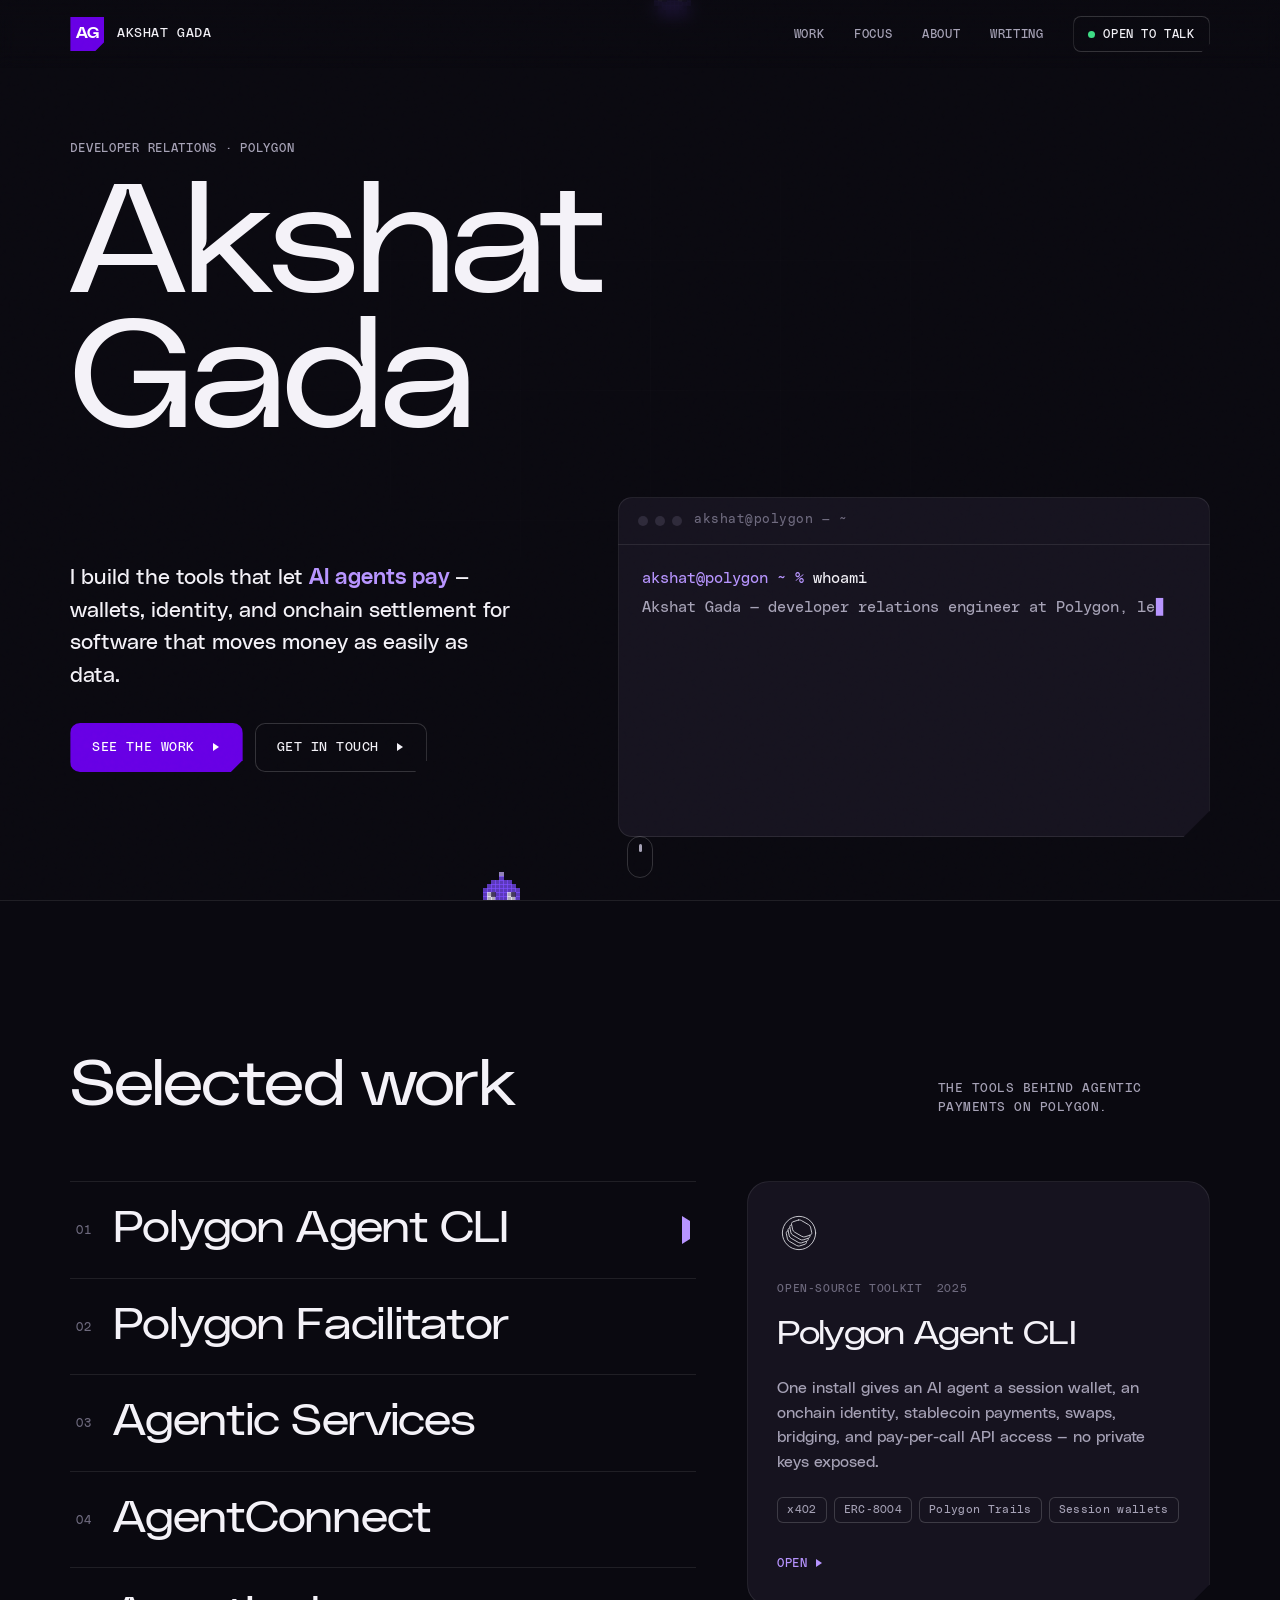
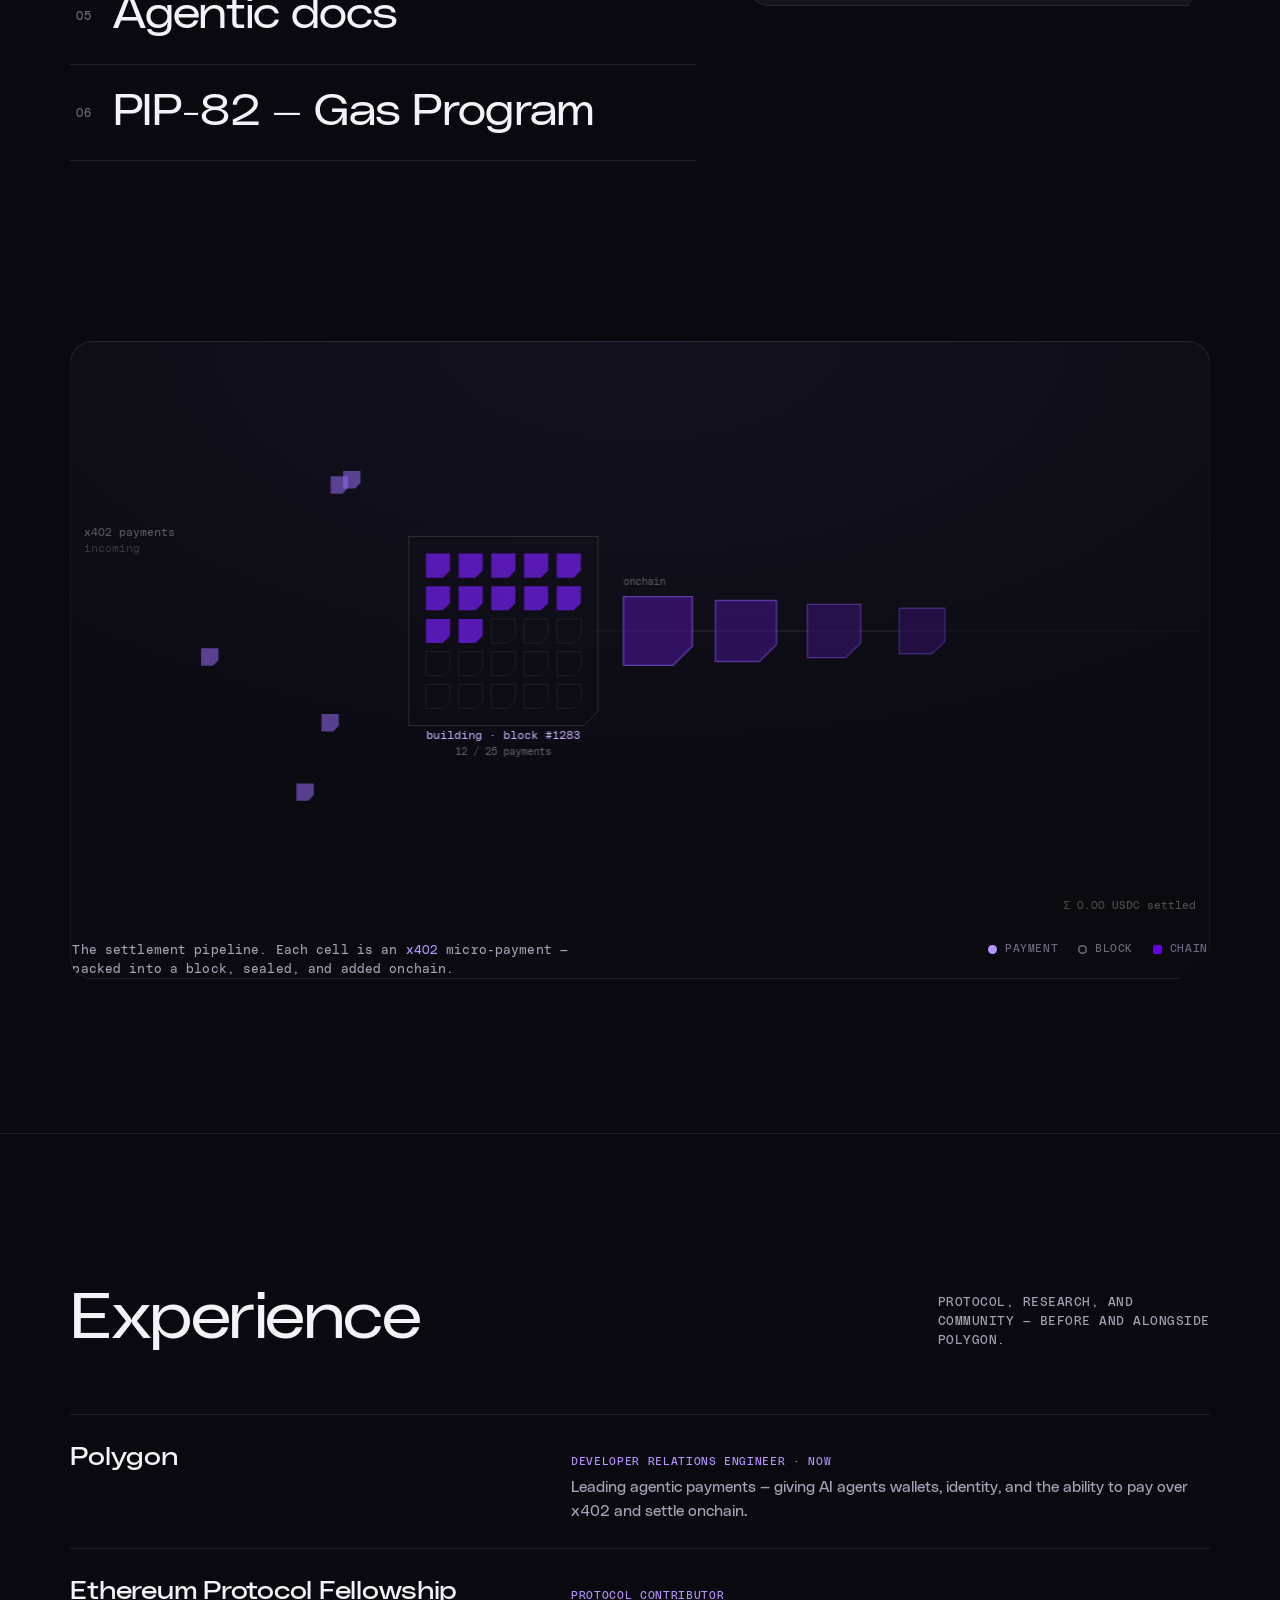
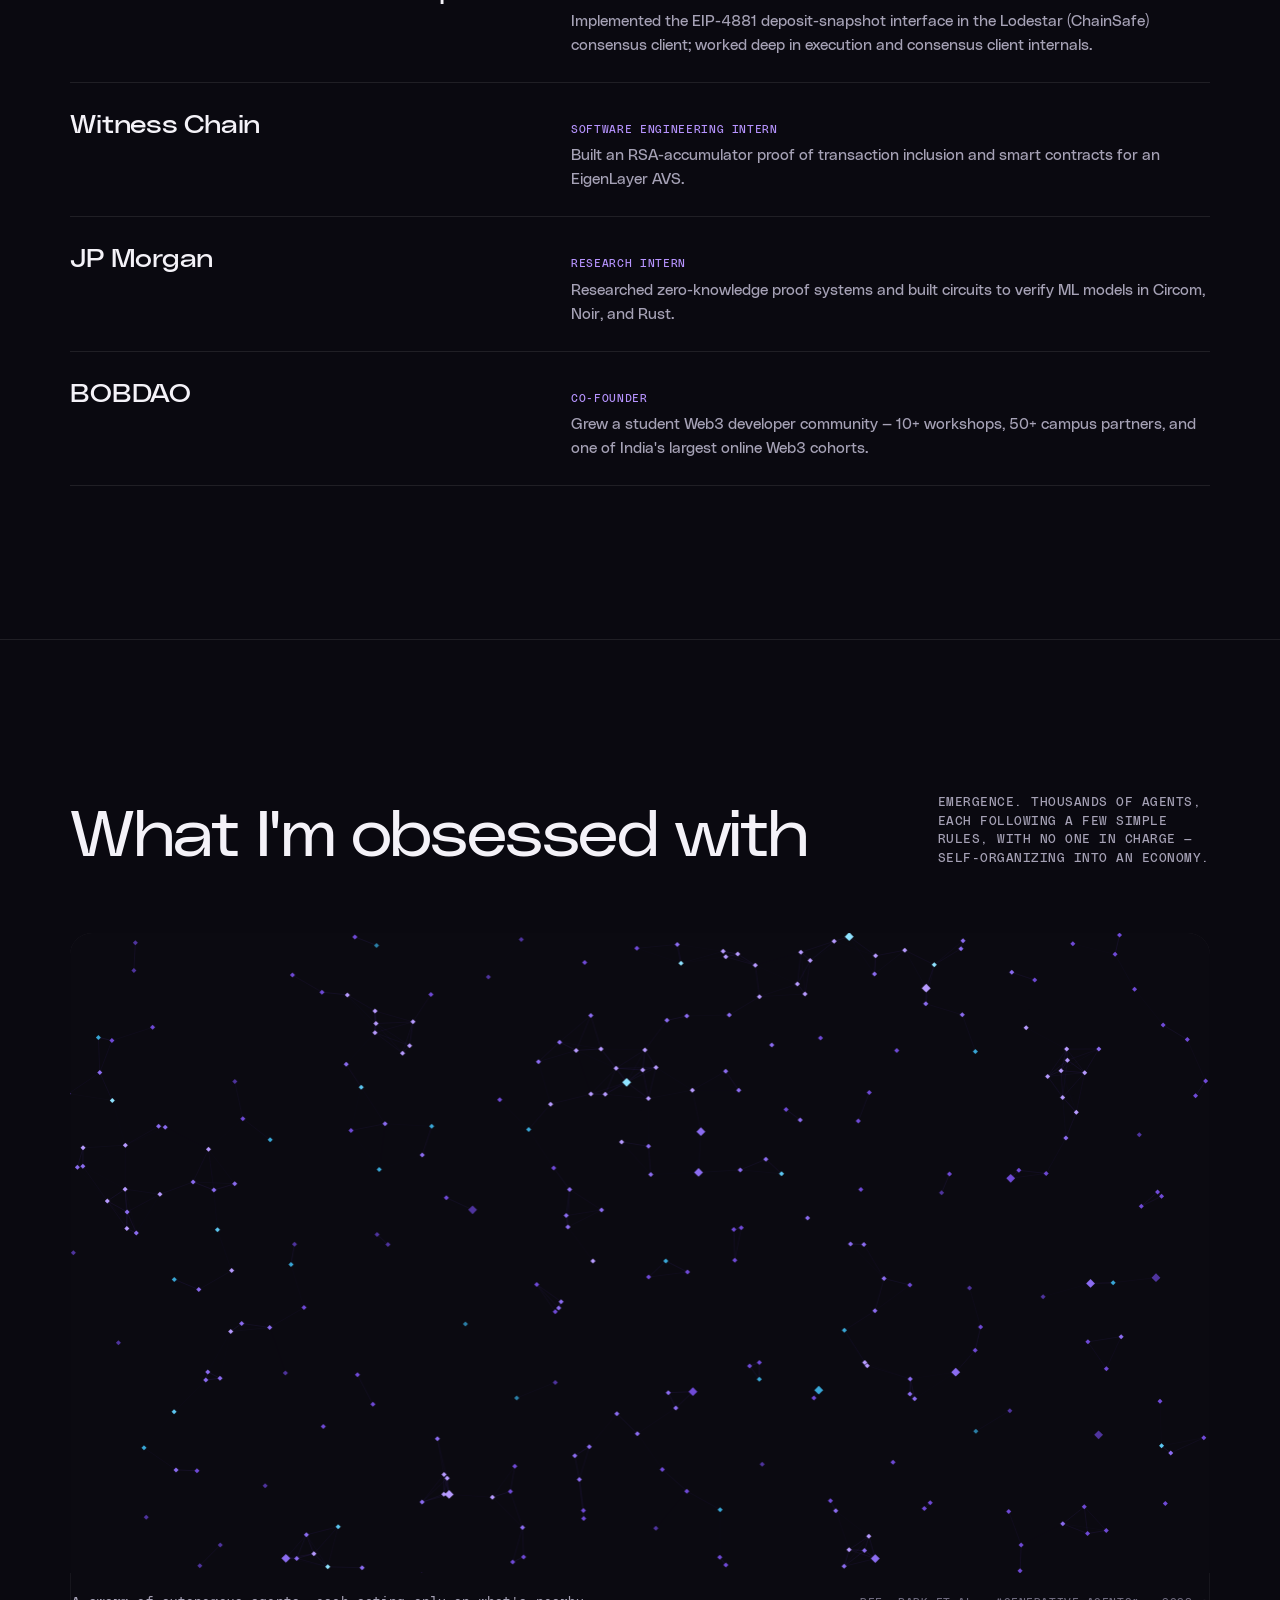
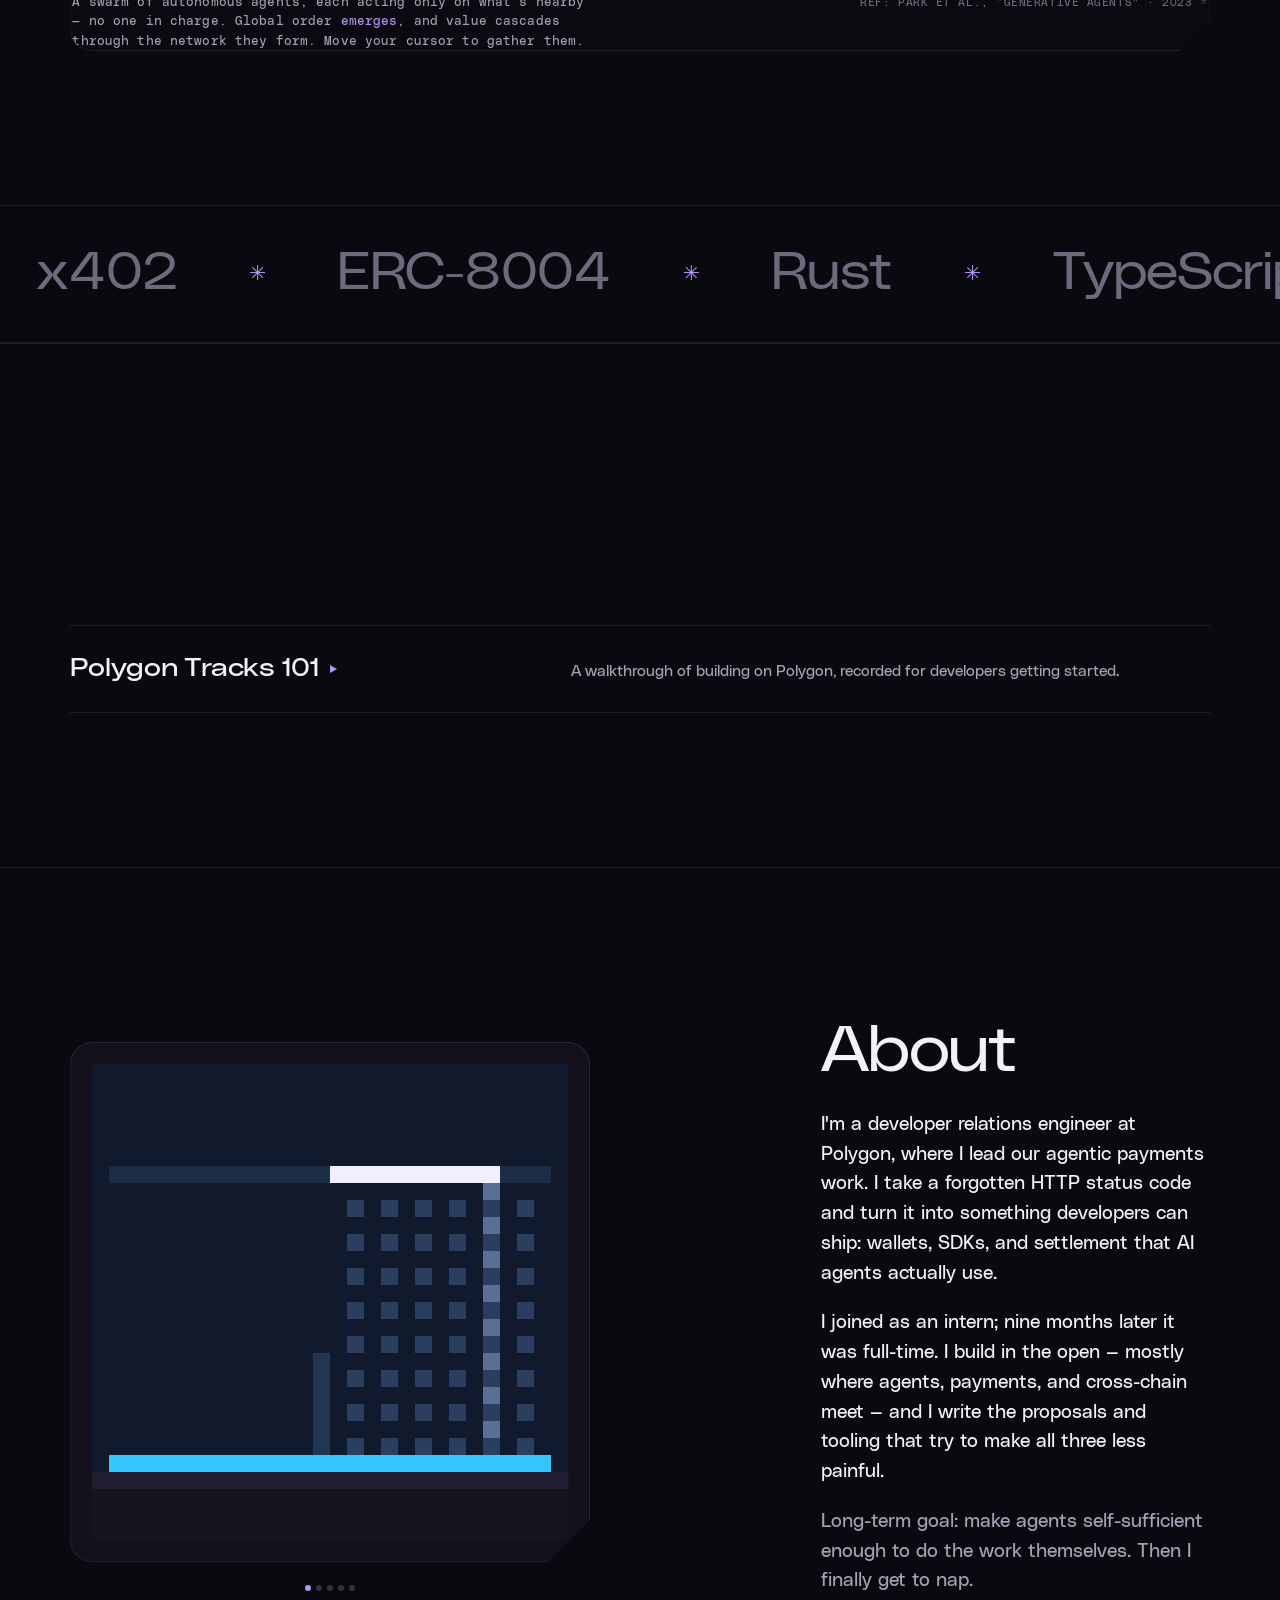
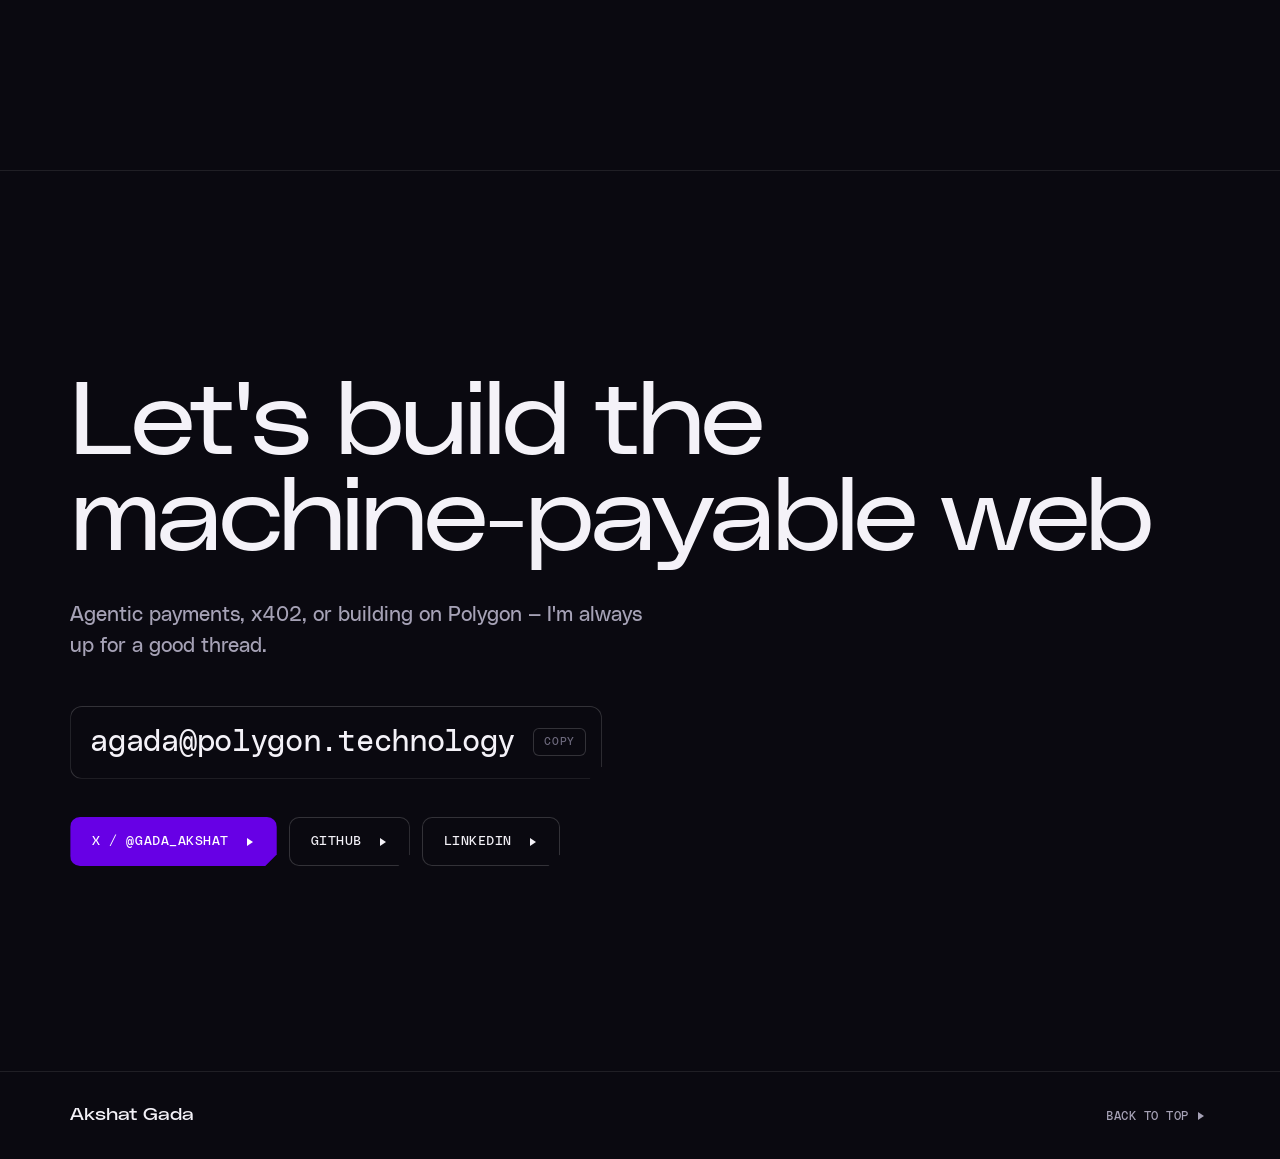
==== commit 04c38837: "Add a real favicon: nested purple-triangle logo mark Replace the AG monogram favicon with a crisp ne" ====
--- a/index.html
+++ b/index.html
@@ -10,9 +10,10 @@
   <link rel="canonical" href="https://akshatgada.com/" />
   <meta name="robots" content="index, follow, max-image-preview:large, max-snippet:-1, max-video-preview:-1" />
   <meta name="theme-color" content="#0A0910" />
-  <link rel="icon" type="image/svg+xml" href="favicon.svg" />
-  <link rel="alternate icon" href="assets/polygon-icon-primary-purple.png" />
-  <link rel="apple-touch-icon" href="assets/polygon-icon-primary-purple.png" />
+  <link rel="icon" href="/favicon.ico" sizes="32x32" />
+  <link rel="icon" type="image/svg+xml" href="/favicon.svg" />
+  <link rel="icon" type="image/png" sizes="96x96" href="/favicon-96.png" />
+  <link rel="apple-touch-icon" href="/apple-touch-icon.png" />
   <link rel="alternate" type="application/rss+xml" title="Akshat Gada — Writing" href="/blog/feed.xml" />
 
   <meta property="og:type" content="website" />
--- a/styles.css
+++ b/styles.css
@@ -376,14 +376,16 @@
 
 /* article */
 .post { padding: calc(var(--section-y) * 0.6) var(--gutter) var(--section-y); }
-.post-head { max-width: 760px; margin: 0 auto clamp(32px, 5vw, 56px); }
+.post-head { max-width: 880px; margin: 0 auto clamp(32px, 5vw, 56px); }
 .post-eyebrow { font-family: var(--font-mono); font-size: 12px; letter-spacing: 0.08em; text-transform: uppercase; color: var(--fg-faint); margin: 0 0 22px; display: flex; gap: 12px; flex-wrap: wrap; }
 .post-eyebrow .tag { color: var(--purple-text); }
 .post-title { font-family: var(--font-display); font-weight: 500; font-size: clamp(40px, 7vw, 86px); line-height: 0.98; letter-spacing: -0.02em; margin: 0 0 24px; }
 .post-dek { font-size: clamp(19px, 2vw, 25px); line-height: 1.45; color: var(--fg-muted); margin: 0 0 28px; }
-.post-byline { font-family: var(--font-mono); font-size: 13px; color: var(--fg-muted); border-top: 1px solid var(--line); padding-top: 18px; }
+.post-byline { font-family: var(--font-mono); font-size: 15.5px; color: var(--fg-muted); border-top: 1px solid var(--line); padding-top: 20px; }
+.post-byline a { color: var(--purple-text); text-decoration: none; border-bottom: 1px solid rgba(183,148,255,0.4); transition: border-color .2s var(--ease-std); }
+.post-byline a:hover { border-bottom-color: var(--purple-text); }
 .post-byline b { color: var(--fg); font-weight: 500; }
-.post-body { max-width: 680px; margin: 0 auto; }
+.post-body { max-width: 800px; margin: 0 auto; }
 .post-body p { font-size: clamp(17px, 1.35vw, 20px); line-height: 1.72; color: #DAD7E6; margin: 0 0 26px; }
 .post-body p.lead-line { font-size: clamp(20px, 1.7vw, 24px); line-height: 1.5; color: var(--fg); }
 .post-body h2 { font-family: var(--font-display); font-weight: 500; font-size: clamp(24px, 3vw, 34px); line-height: 1.1; letter-spacing: -0.01em; color: var(--fg); margin: 52px 0 18px; }
@@ -396,7 +398,7 @@
 .post-body .pre { font-family: var(--font-mono); font-size: 13px; line-height: 1.7; color: var(--fg-muted); background: var(--bg-2); border: 1px solid var(--line); border-radius: var(--cham);
   padding: 20px 22px; margin: 0 0 30px; white-space: pre-wrap; overflow-x: auto; }
 .post-body .pre .ok { color: #3ddc84; } .post-body .pre .warn { color: var(--purple-text); } .post-body .pre .dim { color: var(--fg-faint); }
-.post-cta { max-width: 680px; margin: clamp(48px, 7vw, 80px) auto 0; padding: clamp(28px, 4vw, 44px);
+.post-cta { max-width: 800px; margin: clamp(48px, 7vw, 80px) auto 0; padding: clamp(28px, 4vw, 44px);
   background: radial-gradient(120% 130% at 50% 0%, #1a1326 0%, #0e0c15 68%);
   box-shadow: inset 0 0 0 1px var(--line); border-radius: var(--cham);
   clip-path: polygon(0 0, 100% 0, 100% calc(100% - 26px), calc(100% - 26px) 100%, 0 100%); }
@@ -404,7 +406,7 @@
 .post-cta-note { font-size: 16px; line-height: 1.6; color: var(--fg-muted); margin: 0 0 24px; }
 .post-cta-note a { color: var(--purple-text); text-decoration: none; border-bottom: 1px solid rgba(183,148,255,0.35); }
 .post-cta-note a:hover { border-bottom-color: var(--purple-text); }
-.post-end { max-width: 680px; margin: clamp(48px, 7vw, 80px) auto 0; padding-top: 28px; border-top: 1px solid var(--line);
+.post-end { max-width: 800px; margin: clamp(48px, 7vw, 80px) auto 0; padding-top: 28px; border-top: 1px solid var(--line);
   display: flex; justify-content: space-between; align-items: center; gap: 20px; flex-wrap: wrap; }
 .post-end .sig { font-family: var(--font-mono); font-size: 13px; color: var(--fg-faint); }
 .back-link { font-family: var(--font-mono); font-size: 13px; letter-spacing: 0.03em; color: var(--fg-muted); text-decoration: none; transition: color .2s var(--ease-std); }
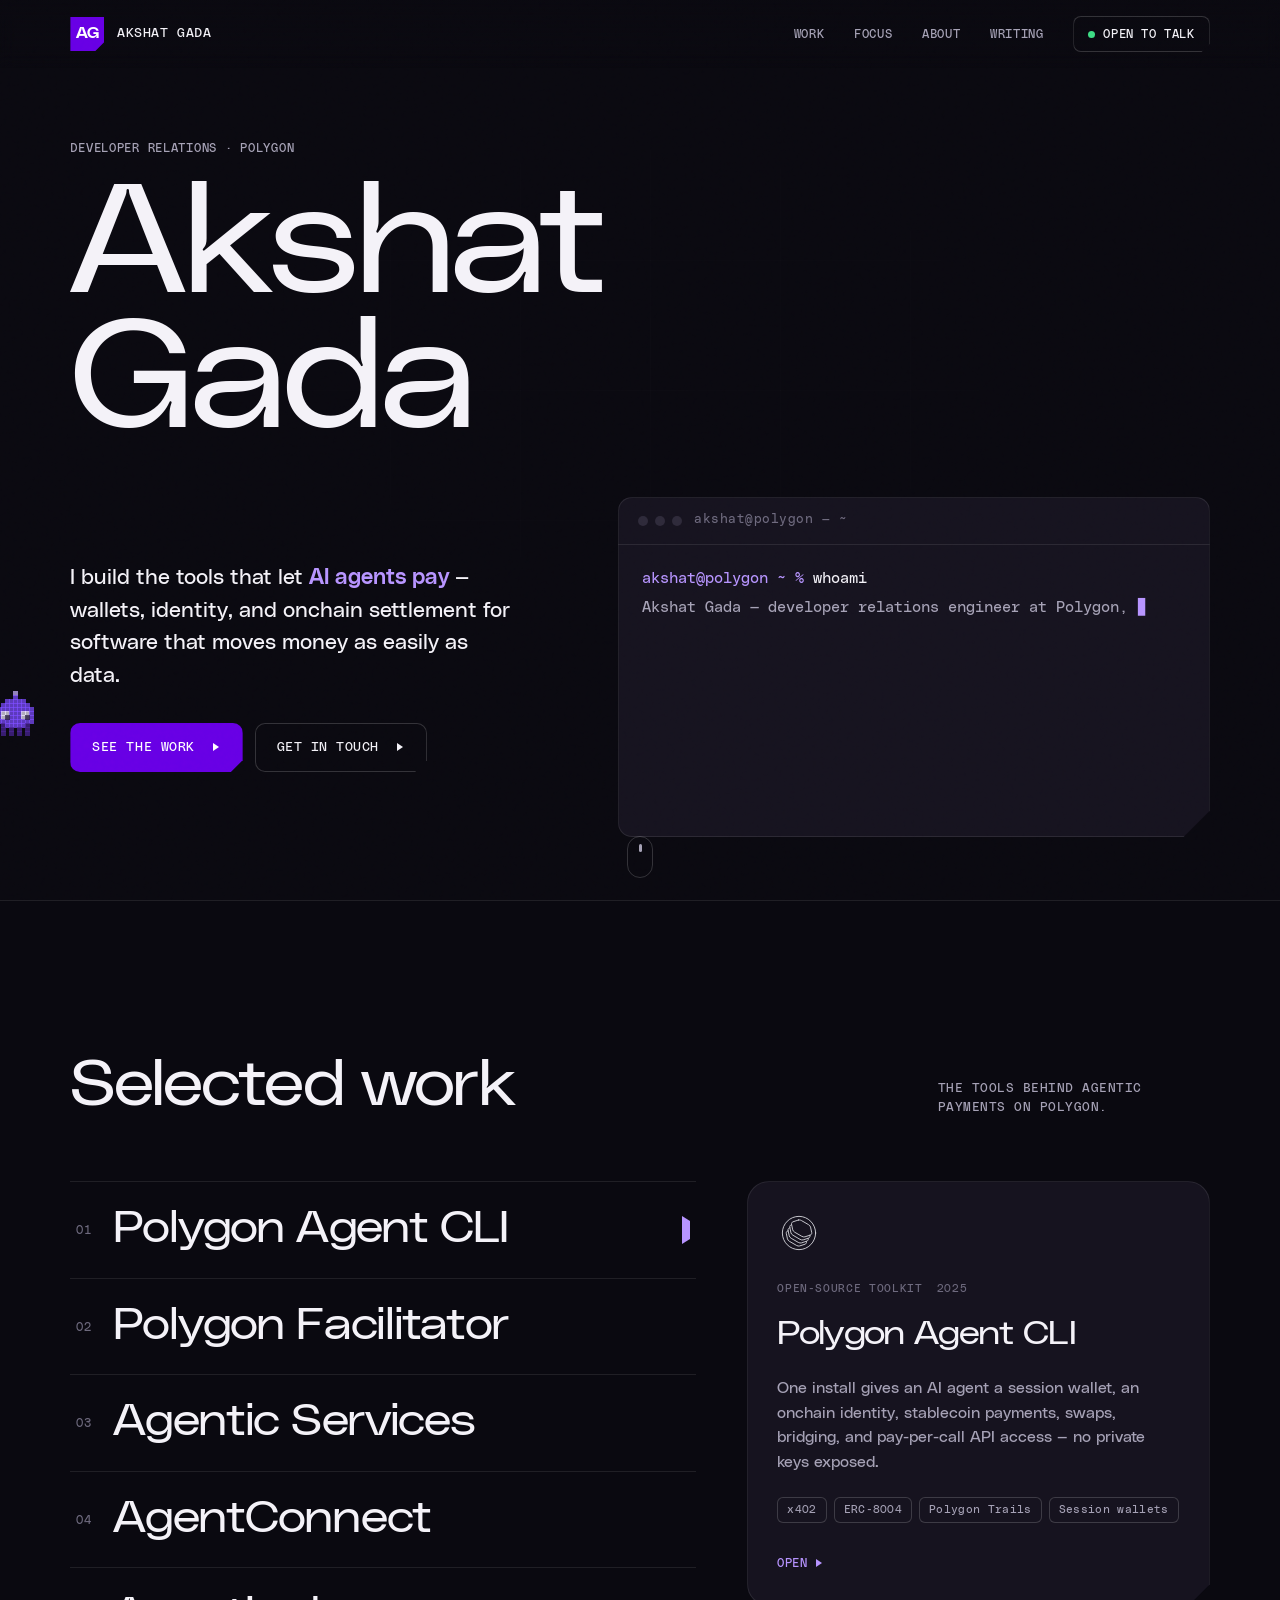
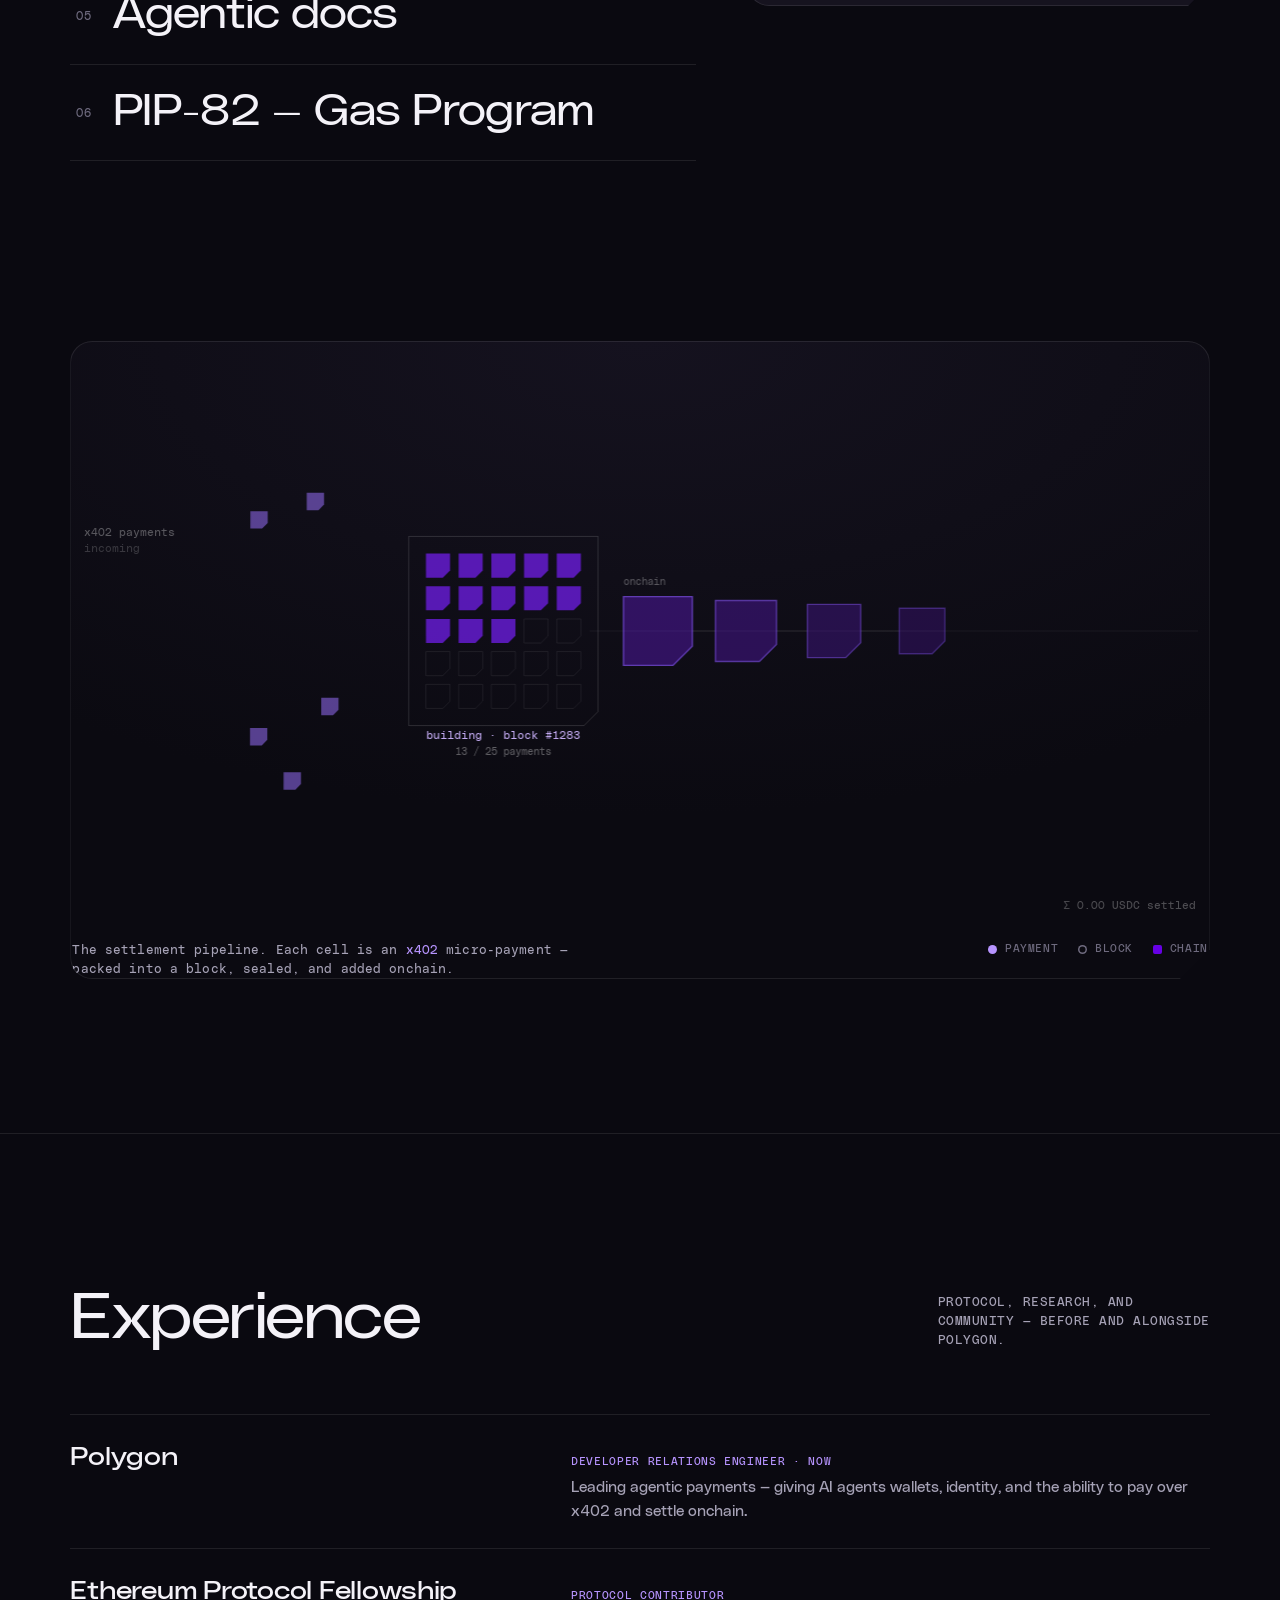
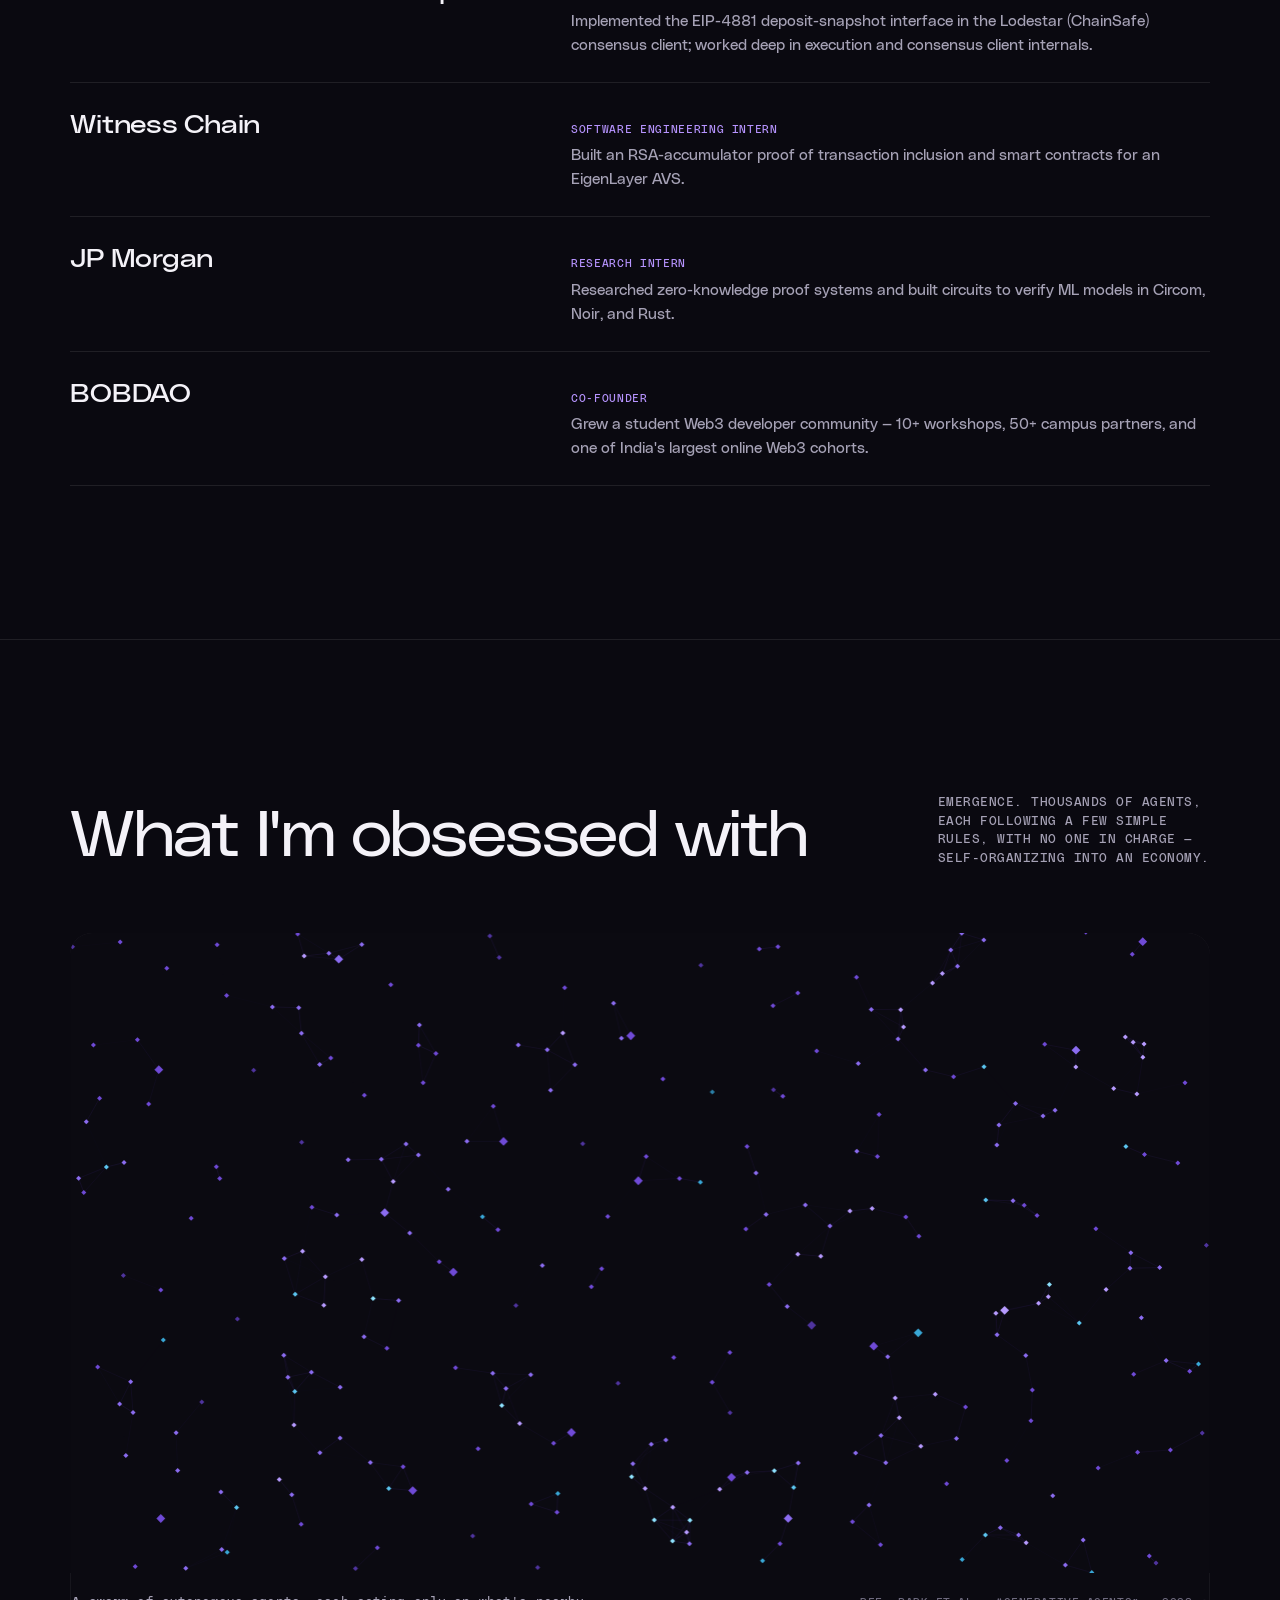
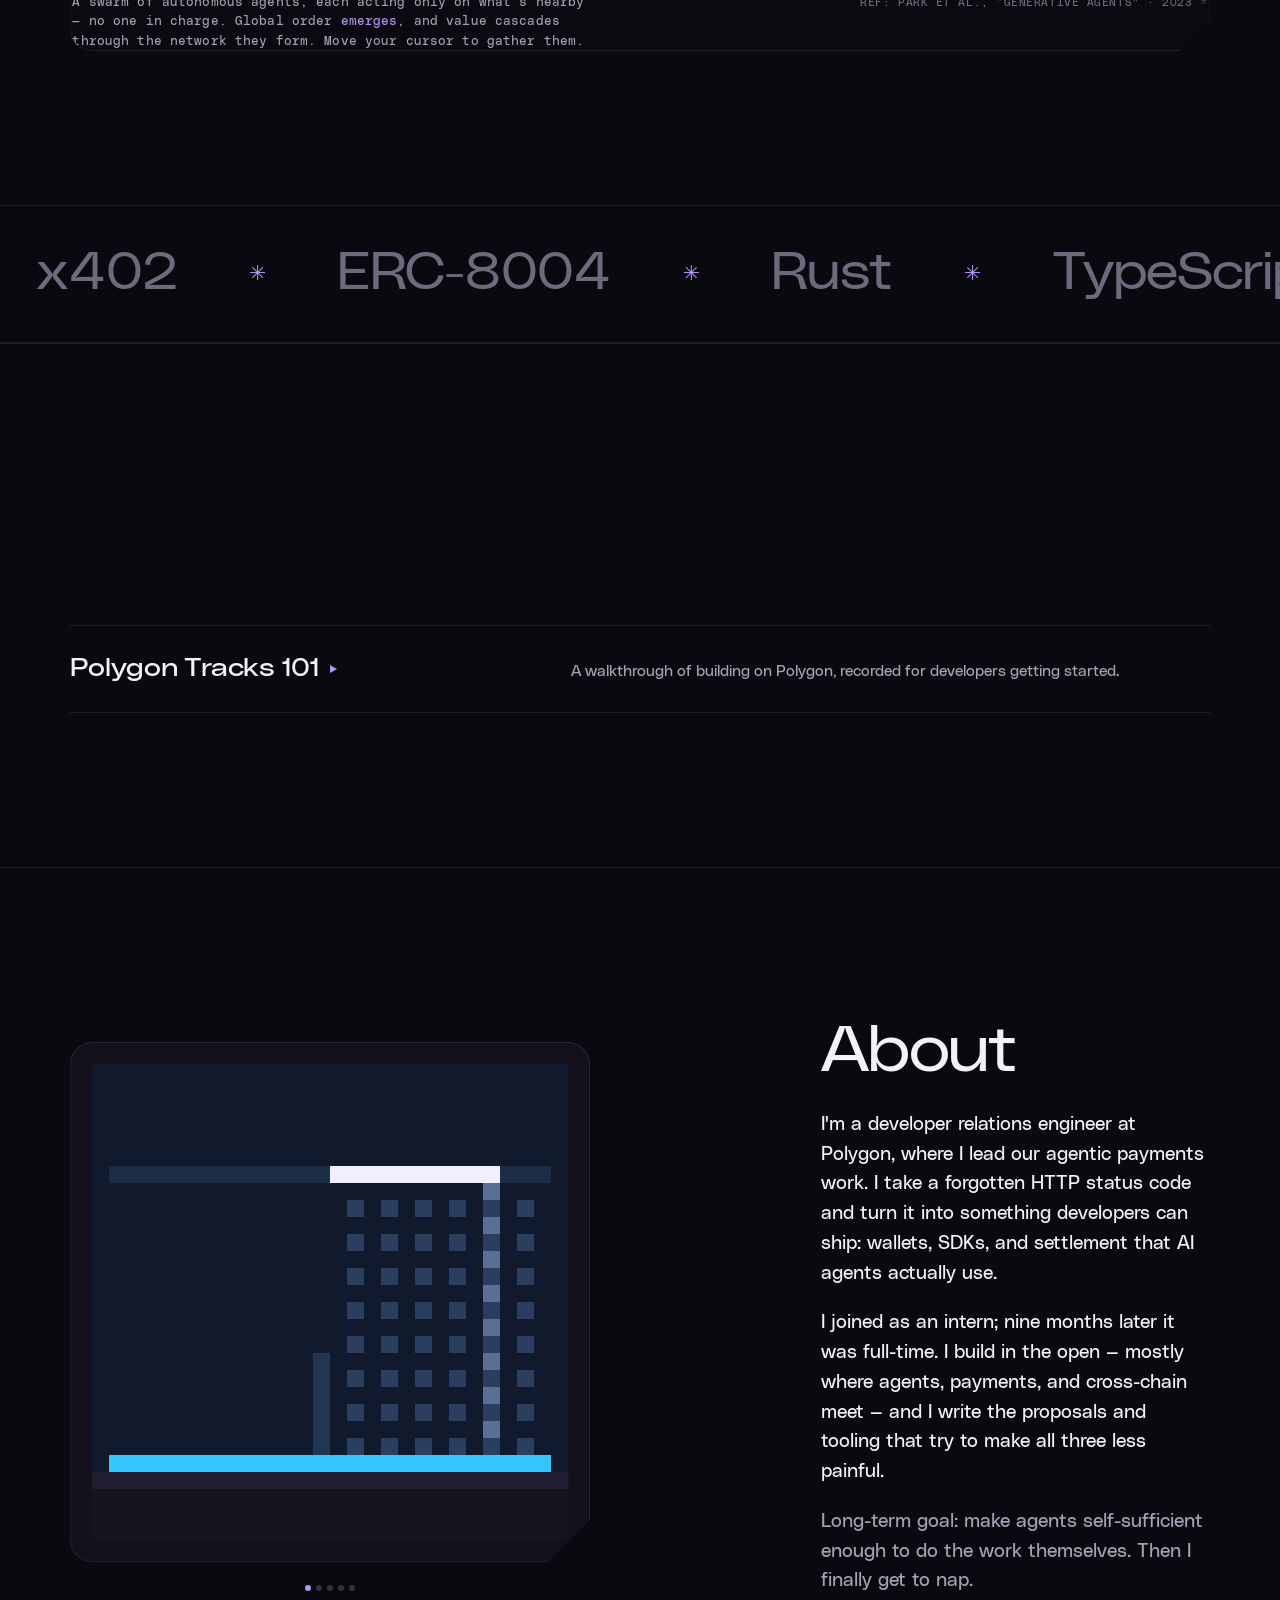
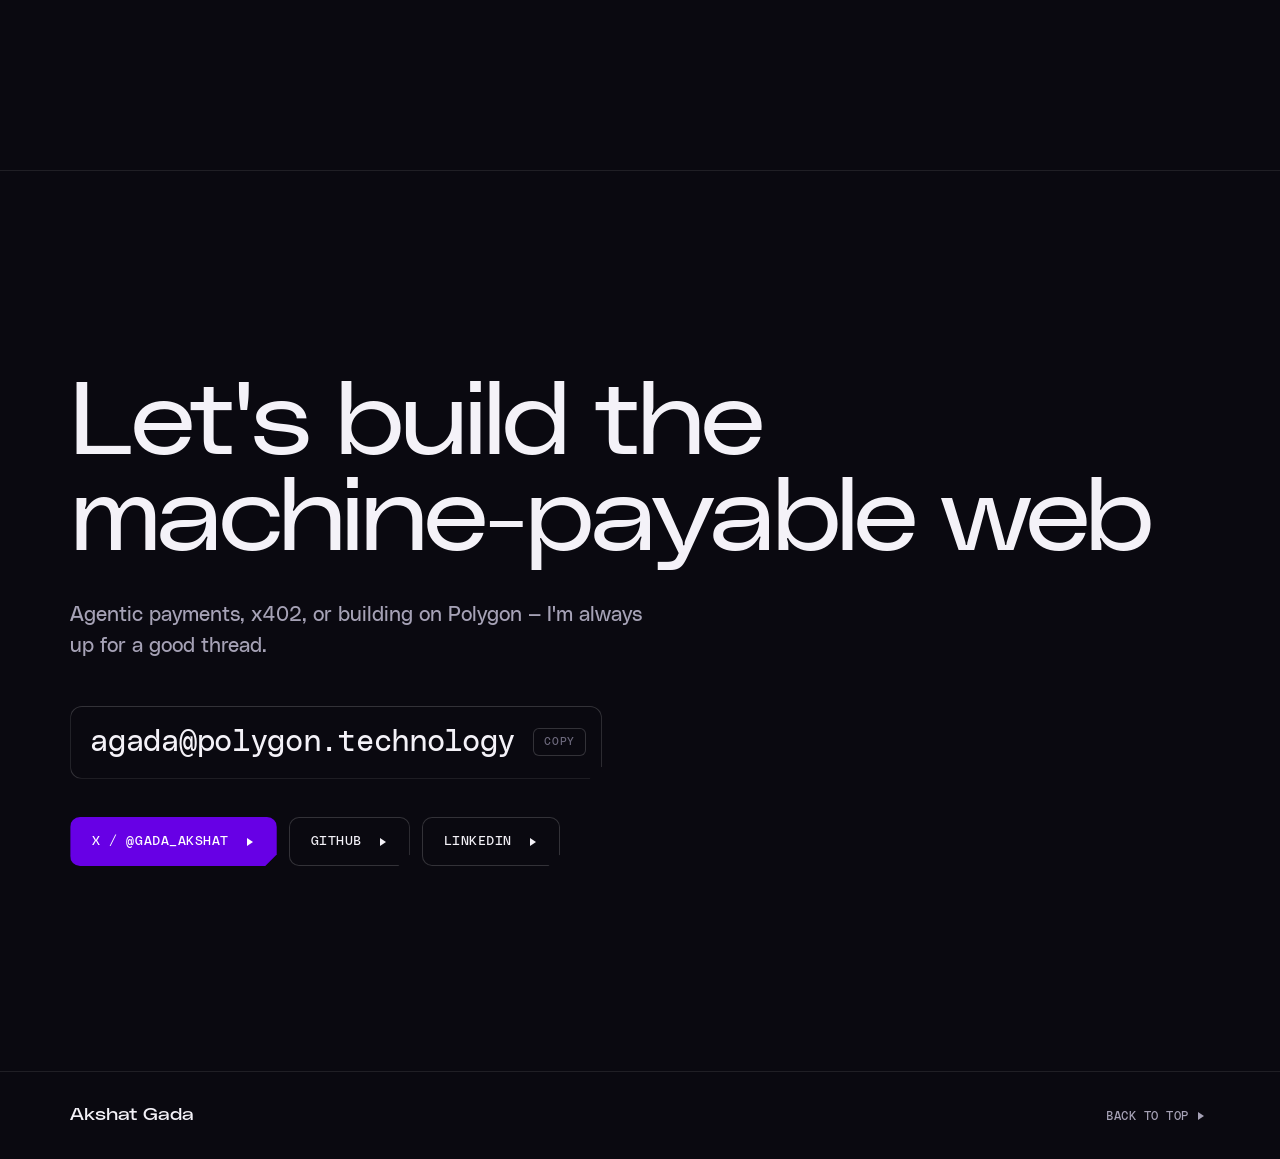
==== commit b08200a3: "Use the purple-triangle photo as the favicon Swap the recreated vector mark for the actual logo phot" ====
--- a/index.html
+++ b/index.html
@@ -11,7 +11,6 @@
   <meta name="robots" content="index, follow, max-image-preview:large, max-snippet:-1, max-video-preview:-1" />
   <meta name="theme-color" content="#0A0910" />
   <link rel="icon" href="/favicon.ico" sizes="32x32" />
-  <link rel="icon" type="image/svg+xml" href="/favicon.svg" />
   <link rel="icon" type="image/png" sizes="96x96" href="/favicon-96.png" />
   <link rel="apple-touch-icon" href="/apple-touch-icon.png" />
   <link rel="alternate" type="application/rss+xml" title="Akshat Gada — Writing" href="/blog/feed.xml" />
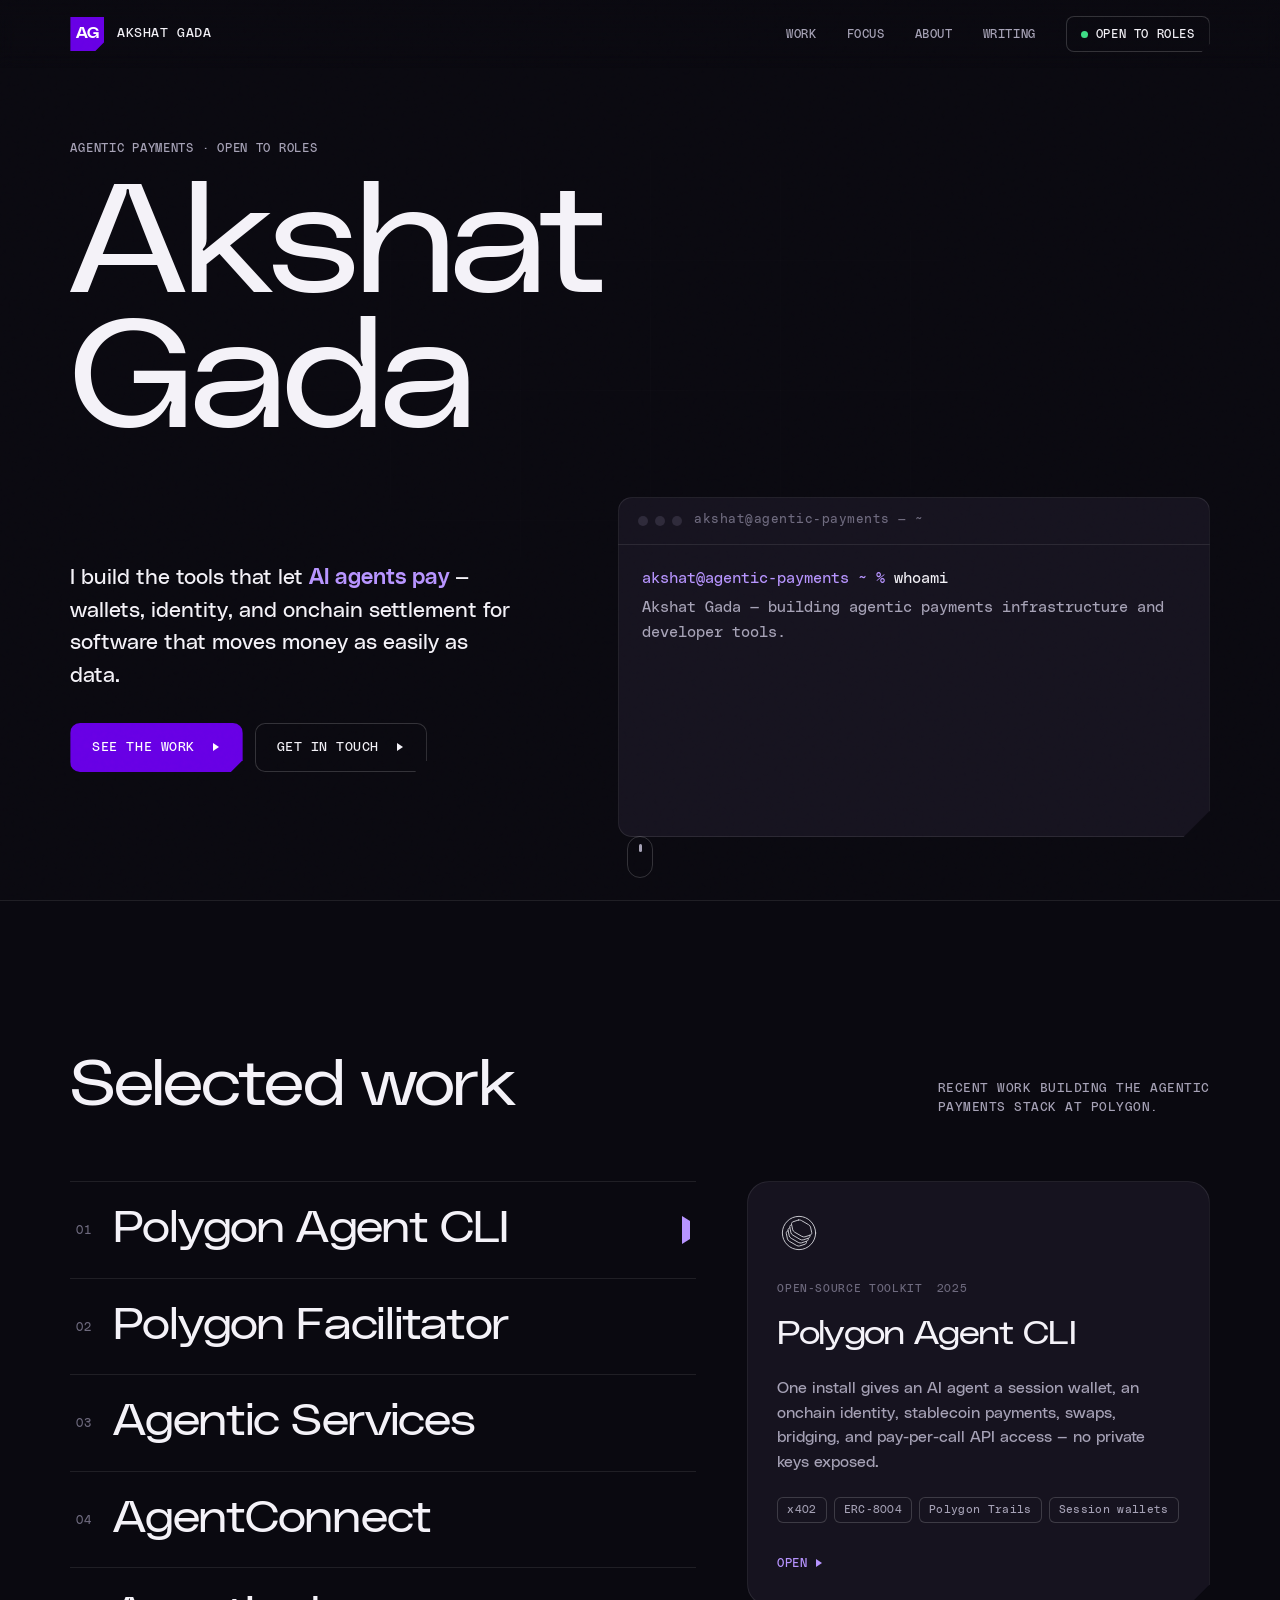
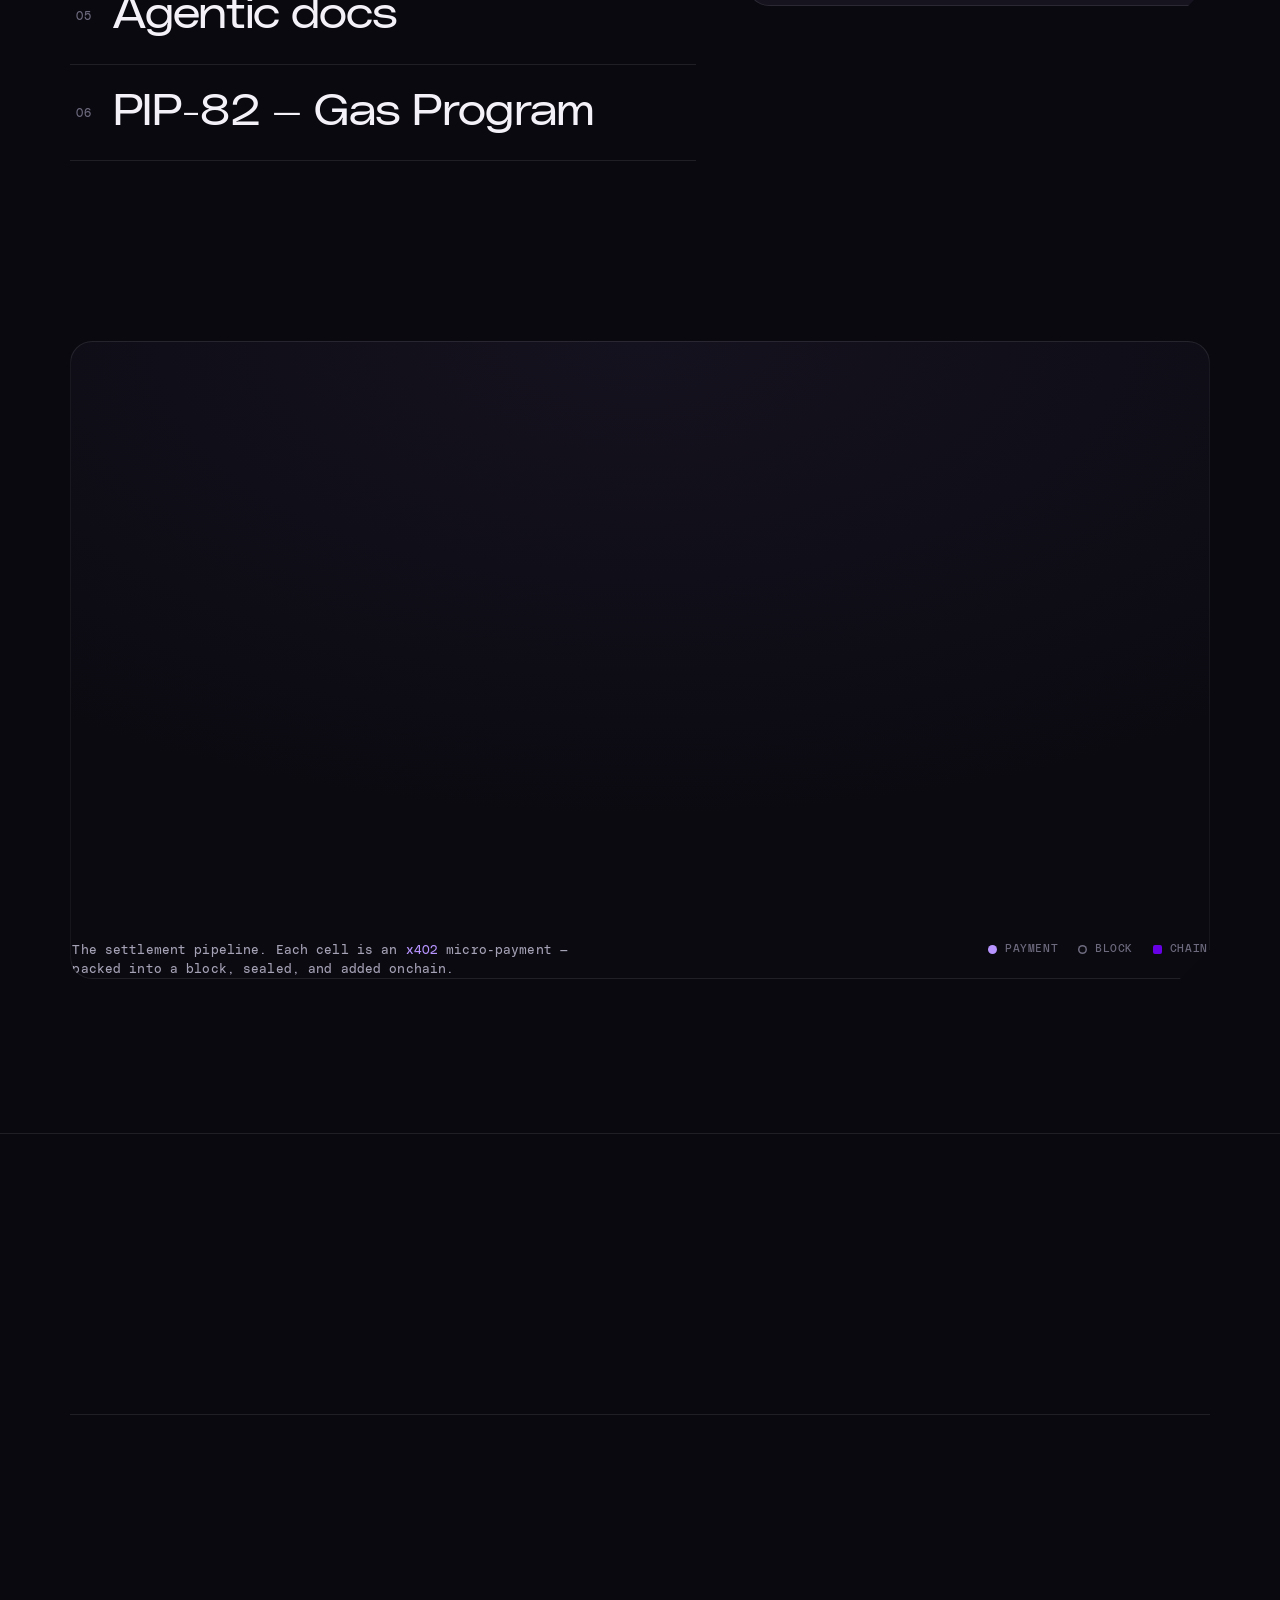
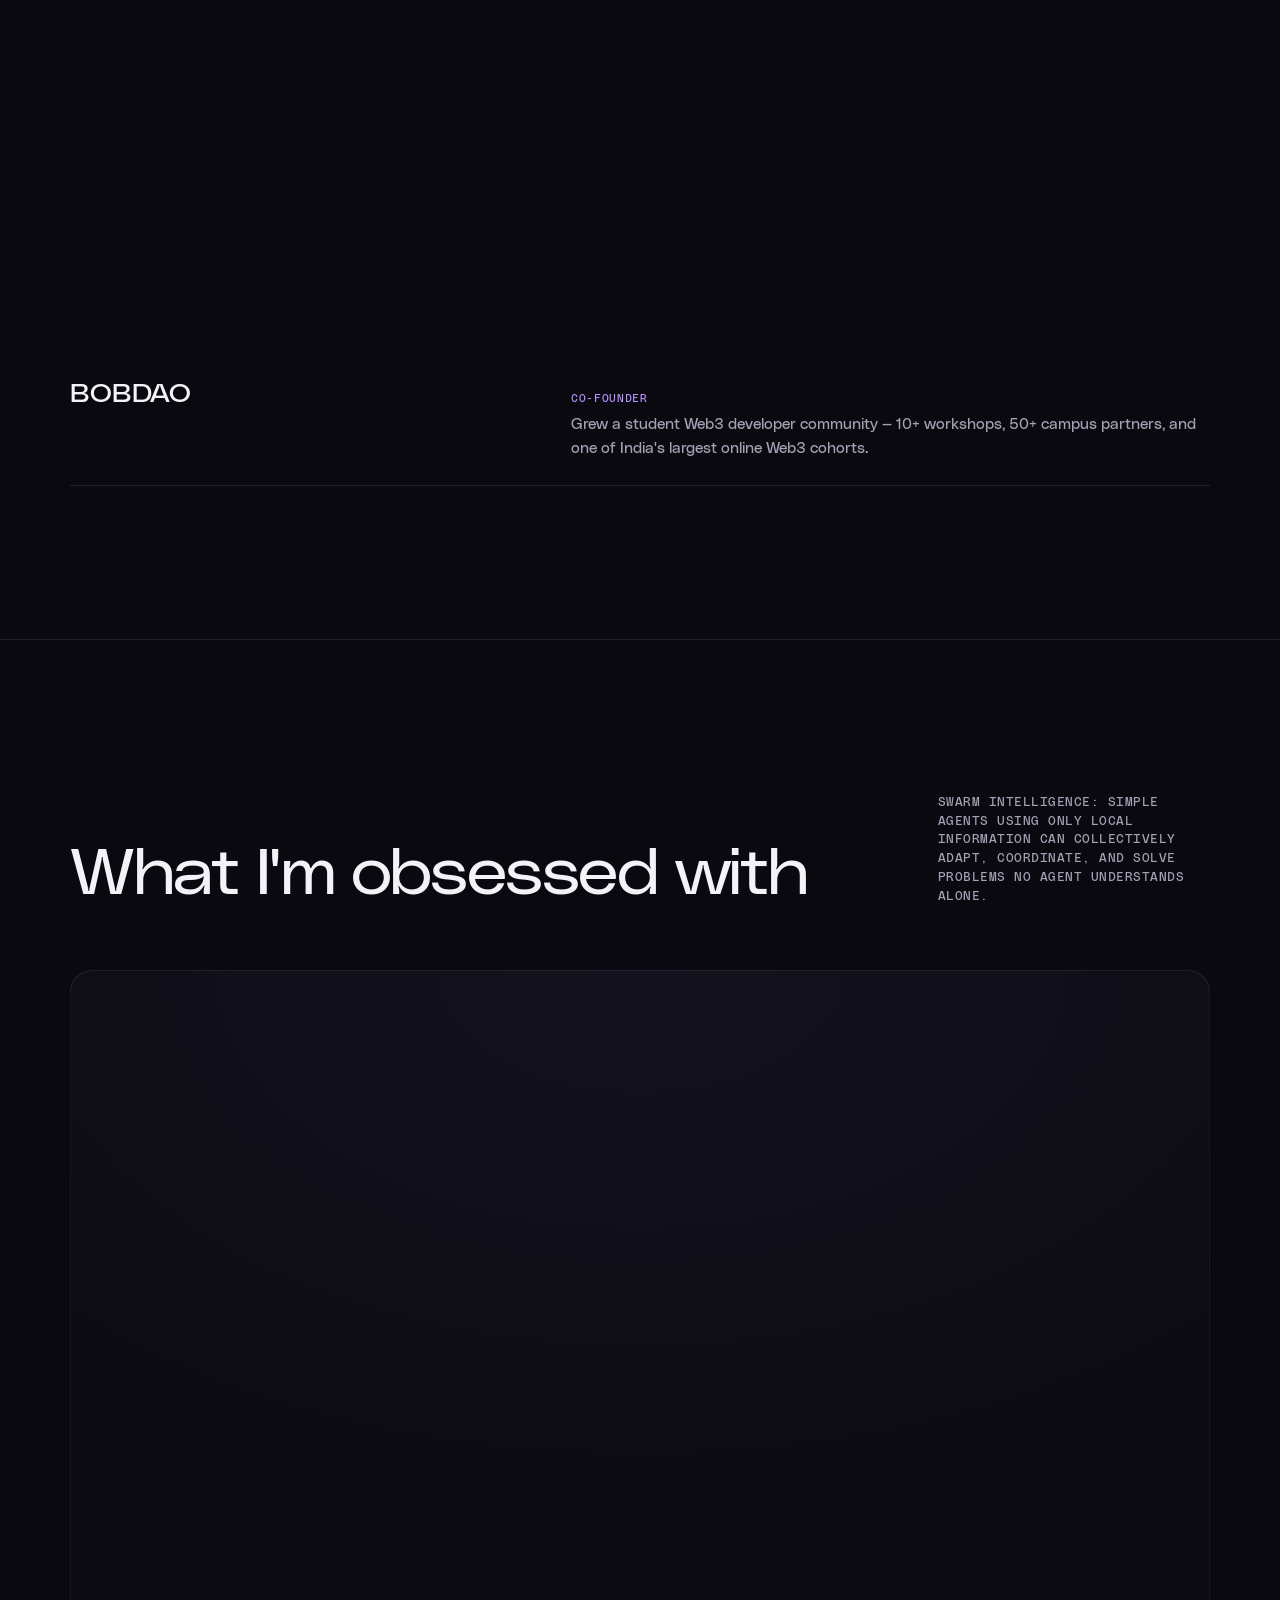
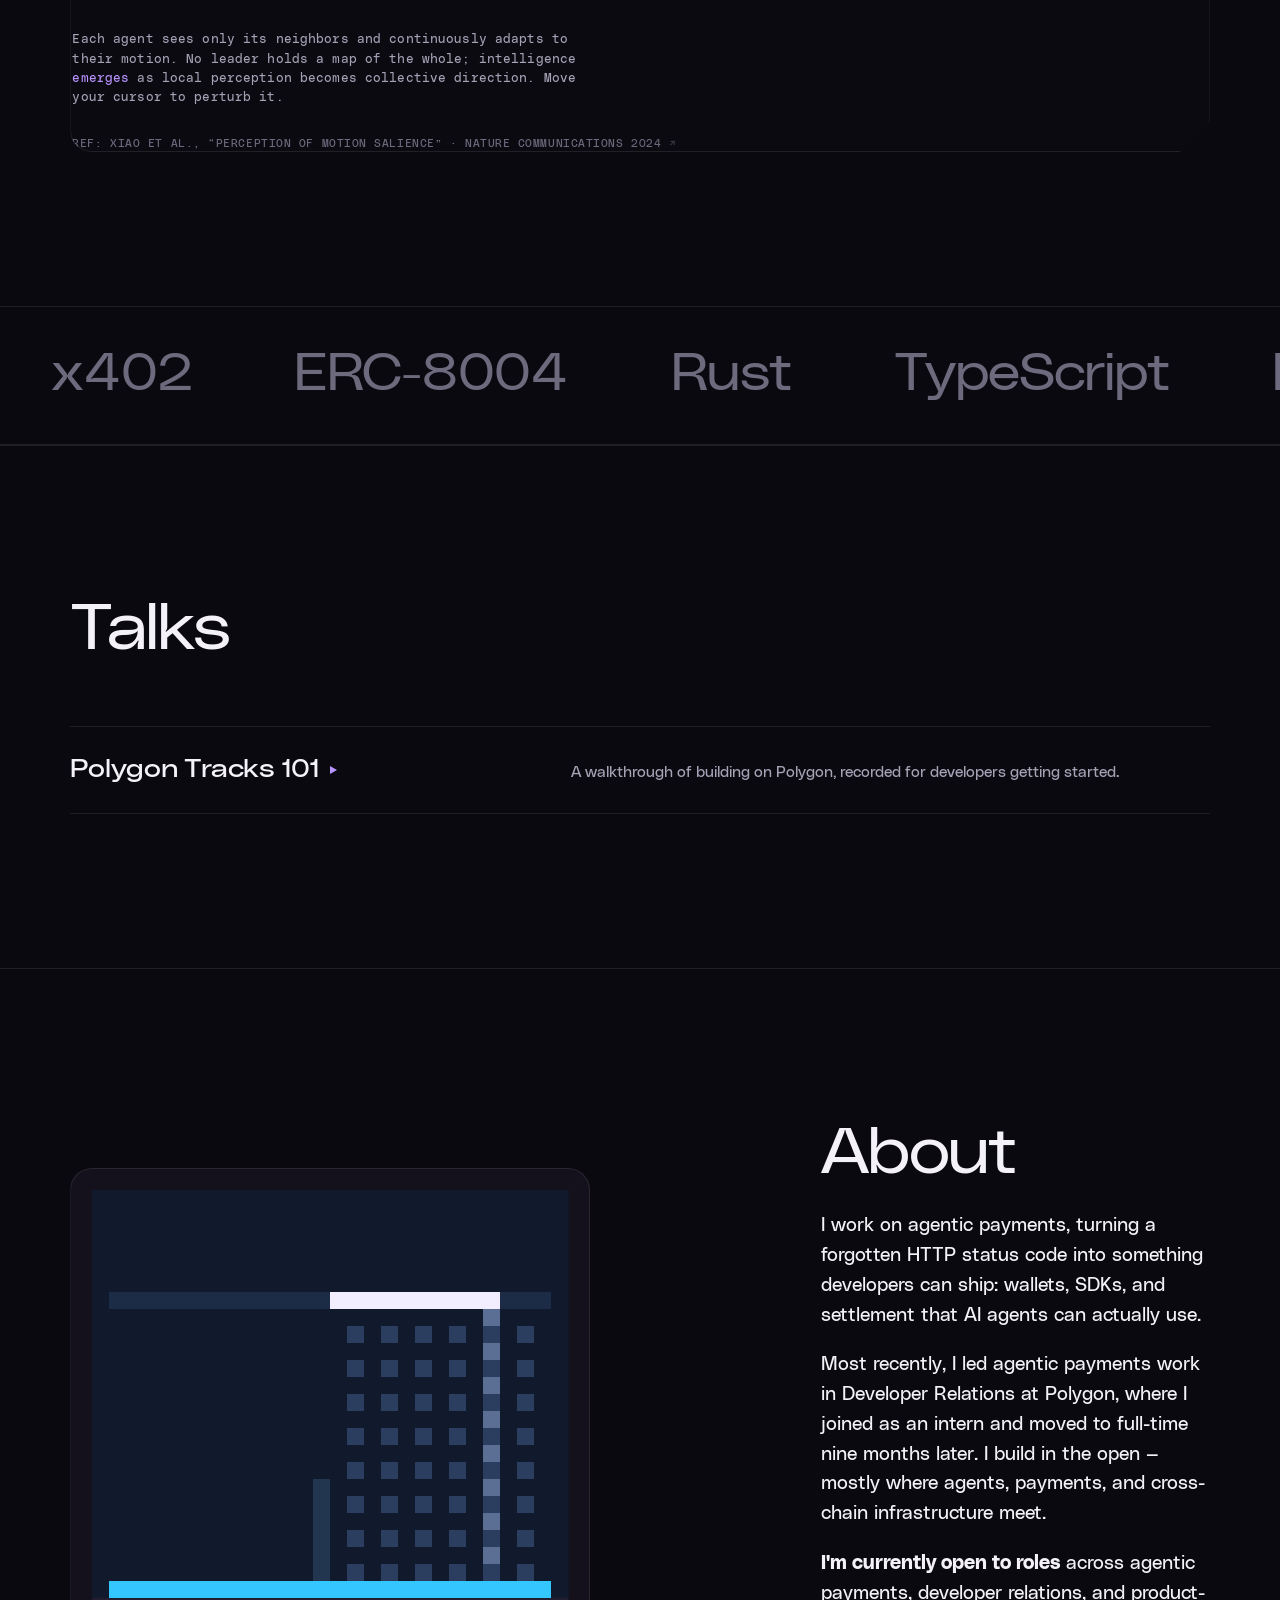
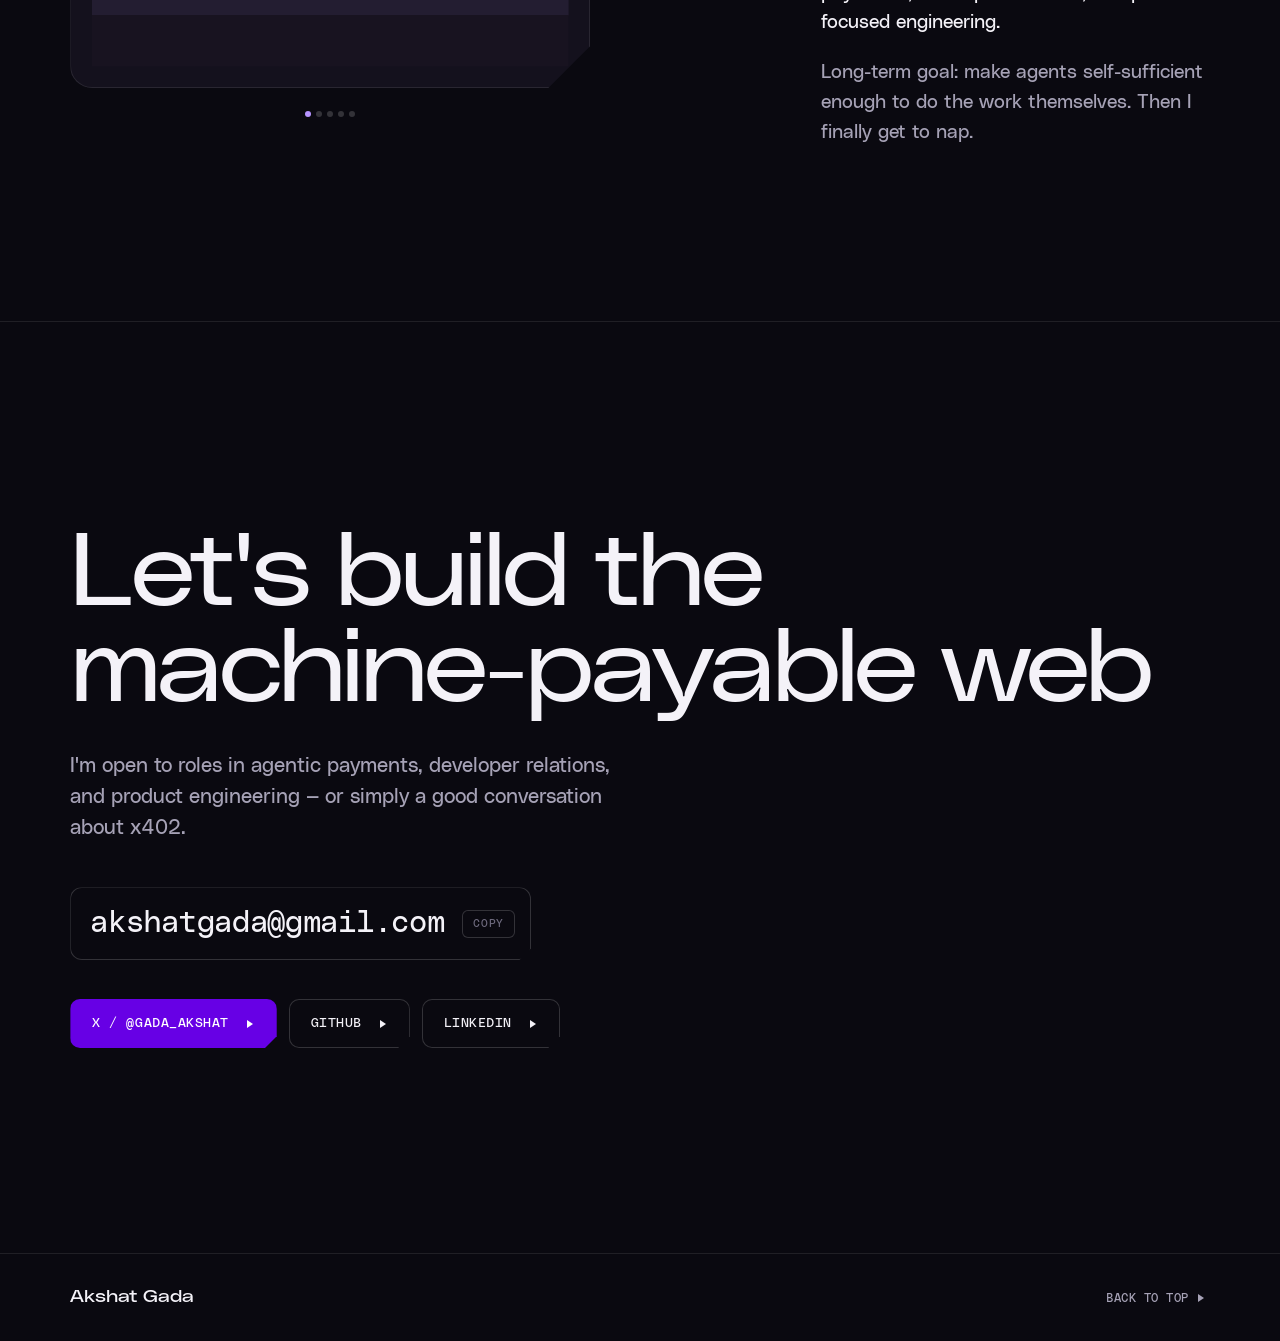
==== commit b30b76e3: "Update portfolio positioning and project links" ====
--- a/index.html
+++ b/index.html
@@ -3,16 +3,14 @@
 <head>
   <meta charset="utf-8" />
   <meta name="viewport" content="width=device-width, initial-scale=1" />
-  <title>Akshat Gada — Agentic Payments at Polygon | DevRel Engineer</title>
-  <meta name="description" content="Akshat Gada is a developer relations engineer at Polygon building agentic payments — the tools that let AI agents hold money, pay over x402, and settle onchain." />
+  <title>Akshat Gada — Agentic Payments &amp; Developer Relations</title>
+  <meta name="description" content="Akshat Gada works on agentic payments — wallets, identity, x402, and onchain settlement for software that moves money. Open to new roles." />
   <meta name="author" content="Akshat Gada" />
   <meta name="keywords" content="Akshat Gada, agentic payments, Polygon, x402, developer relations engineer, stablecoin payments, onchain settlement, AI agents, machine-payable web" />
   <link rel="canonical" href="https://akshatgada.com/" />
   <meta name="robots" content="index, follow, max-image-preview:large, max-snippet:-1, max-video-preview:-1" />
   <meta name="theme-color" content="#0A0910" />
-  <link rel="icon" href="/favicon.ico" sizes="32x32" />
-  <link rel="icon" type="image/png" sizes="96x96" href="/favicon-96.png" />
-  <link rel="apple-touch-icon" href="/apple-touch-icon.png" />
+  <link rel="icon" type="image/svg+xml" href="/favicon.svg" />
   <link rel="alternate" type="application/rss+xml" title="Akshat Gada — Writing" href="/blog/feed.xml" />
 
   <meta property="og:type" content="website" />
@@ -20,7 +18,7 @@
   <meta property="og:url" content="https://akshatgada.com/" />
   <meta property="og:locale" content="en_US" />
   <meta property="og:title" content="Akshat Gada — building the machine-payable web" />
-  <meta property="og:description" content="DevRel engineer at Polygon. I build the tools that let AI agents pay — wallets, identity, and onchain settlement over x402." />
+  <meta property="og:description" content="I work on agentic payments — the wallets, identity, and settlement infrastructure that lets AI agents pay." />
   <meta property="og:image" content="https://akshatgada.com/assets/og.png" />
   <meta property="og:image:width" content="1200" />
   <meta property="og:image:height" content="630" />
@@ -29,7 +27,7 @@
   <meta name="twitter:site" content="@gada_akshat" />
   <meta name="twitter:creator" content="@gada_akshat" />
   <meta name="twitter:title" content="Akshat Gada — building the machine-payable web" />
-  <meta name="twitter:description" content="DevRel engineer at Polygon. I build the tools that let AI agents pay." />
+  <meta name="twitter:description" content="I work on agentic payments and build the tools that let AI agents pay." />
   <meta name="twitter:image" content="https://akshatgada.com/assets/og.png" />
 
   <script type="application/ld+json">
@@ -44,10 +42,9 @@
         "familyName": "Gada",
         "url": "https://akshatgada.com/",
         "image": "https://akshatgada.com/assets/og.png",
-        "jobTitle": "Developer Relations Engineer",
-        "description": "Developer relations engineer at Polygon building agentic payments — wallets, identity, and onchain settlement that let AI agents pay over x402.",
-        "email": "mailto:agada@polygon.technology",
-        "worksFor": { "@type": "Organization", "name": "Polygon Labs", "url": "https://polygon.technology/" },
+        "jobTitle": "Agentic Payments Builder and Developer Relations Engineer",
+        "description": "Akshat Gada works on agentic payments, developer tooling, wallets, identity, and onchain settlement for AI agents. Previously a Developer Relations Engineer at Polygon Labs.",
+        "email": "mailto:akshatgada@gmail.com",
         "knowsAbout": ["Agentic payments", "x402", "Stablecoin payments", "Onchain settlement", "Polygon", "Blockchain", "Developer relations", "AI agents", "Zero-knowledge proofs"],
         "sameAs": [
           "https://x.com/gada_akshat",
@@ -60,7 +57,7 @@
         "@id": "https://akshatgada.com/#website",
         "url": "https://akshatgada.com/",
         "name": "Akshat Gada",
-        "description": "Portfolio of Akshat Gada — developer relations engineer at Polygon building agentic payments.",
+        "description": "Portfolio of Akshat Gada — building agentic payments infrastructure and developer tools.",
         "publisher": { "@id": "https://akshatgada.com/#akshat" },
         "inLanguage": "en"
       },
@@ -68,7 +65,7 @@
         "@type": "ProfilePage",
         "@id": "https://akshatgada.com/#profilepage",
         "url": "https://akshatgada.com/",
-        "name": "Akshat Gada — Agentic Payments at Polygon",
+        "name": "Akshat Gada — Agentic Payments",
         "isPartOf": { "@id": "https://akshatgada.com/#website" },
         "mainEntity": { "@id": "https://akshatgada.com/#akshat" },
         "inLanguage": "en"
@@ -80,8 +77,8 @@
   <link rel="preload" href="fonts/PolySans-SlimWide.woff2" as="font" type="font/woff2" crossorigin />
   <link rel="preload" href="fonts/PolySans-Neutral.woff2" as="font" type="font/woff2" crossorigin />
   <link rel="preload" href="fonts/PolySans-NeutralMono.woff2" as="font" type="font/woff2" crossorigin />
-  <link rel="stylesheet" href="colors_and_type.css" />
-  <link rel="stylesheet" href="styles.css" />
+  <link rel="stylesheet" href="colors_and_type.css?v=20260719-purple" />
+  <link rel="stylesheet" href="styles.css?v=20260719-project-chooser" />
 </head>
 <body>
 
@@ -106,7 +103,7 @@
       <a href="#focus" data-magnetic>Focus</a>
       <a href="#about" data-magnetic>About</a>
       <a href="blog/" data-magnetic>Writing</a>
-      <a class="nav-status" href="#contact" data-magnetic><span class="pulse" aria-hidden="true"></span>Open to talk</a>
+      <a class="nav-status" href="#contact" data-magnetic><span class="pulse" aria-hidden="true"></span>Open to roles</a>
     </div>
   </nav>
 
@@ -119,7 +116,7 @@
     <div class="hero-spot" aria-hidden="true"></div>
 
     <div class="hero-status reveal">
-      <span>Developer Relations · Polygon</span>
+      <span>Agentic Payments · Open to roles</span>
     </div>
 
     <h1 class="hero-name">
@@ -140,12 +137,12 @@
       <section class="term reveal" data-delay="2" aria-hidden="true">
         <div class="term-bar">
           <span class="term-dots"><i></i><i></i><i></i></span>
-          <span class="term-title">akshat@polygon — ~</span>
+          <span class="term-title">akshat@agentic-payments — ~</span>
         </div>
         <div class="term-body" id="term-body">
           <!-- static fallback for no-JS; replaced by the typing loop when JS runs -->
-          <div class="term-line"><span class="term-prompt">akshat@polygon ~ %</span> <span class="term-cmd">whoami</span></div>
-          <div class="term-out">Akshat Gada — developer relations engineer at Polygon, leading agentic payments.</div>
+          <div class="term-line"><span class="term-prompt">akshat@agentic-payments ~ %</span> <span class="term-cmd">whoami</span></div>
+          <div class="term-out">Akshat Gada — building agentic payments infrastructure and developer tools.</div>
         </div>
       </section>
     </div>
@@ -157,13 +154,13 @@
   <section id="work" class="work">
     <div class="section-head reveal">
       <h2 class="section-title">Selected work</h2>
-      <p class="section-note">The tools behind agentic payments on Polygon.</p>
+      <p class="section-note">Recent work building the agentic payments stack at Polygon.</p>
     </div>
 
     <div class="work-grid">
       <ol class="work-list" id="work-list">
         <li>
-          <a class="work-item is-active" href="https://polygon.technology/agent-cli" target="_blank" rel="noopener"
+          <a class="work-item is-active" href="https://polygon.technology/agent-cli" target="_blank" rel="noopener" aria-haspopup="dialog" aria-controls="agent-cli-dialog" data-project-chooser="agent-cli"
              data-icon="icons/grey/oms.svg" data-kind="Open-source toolkit" data-year="2025">
             <span class="work-index">01</span>
             <span class="work-name">Polygon Agent CLI</span>
@@ -268,12 +265,12 @@
   <section id="experience" class="experiments">
     <div class="section-head reveal">
       <h2 class="section-title">Experience</h2>
-      <p class="section-note">Protocol, research, and community — before and alongside Polygon.</p>
+      <p class="section-note">Agentic payments, protocol engineering, research, and community.</p>
     </div>
     <ul class="exp-list">
       <li class="exp reveal">
         <span class="exp-name">Polygon</span>
-        <span class="exp-desc"><span class="exp-role">Developer Relations Engineer · now</span>Leading agentic payments — giving AI agents wallets, identity, and the ability to pay over x402 and settle onchain.</span>
+        <span class="exp-desc"><span class="exp-role">Developer Relations Engineer </span>Worked on agentic payments — giving AI agents wallets, identity, and the ability to pay over x402 and settle onchain.</span>
       </li>
       <li class="exp reveal" data-delay="1">
         <span class="exp-name">Ethereum Protocol Fellowship</span>
@@ -298,14 +295,14 @@
   <section id="focus" class="focus">
     <div class="section-head reveal">
       <h2 class="section-title">What I'm obsessed with</h2>
-      <p class="section-note">Emergence. Thousands of agents, each following a few simple rules, with no one in charge — self-organizing into an economy.</p>
+      <p class="section-note">Swarm intelligence: simple agents using only local information can collectively adapt, coordinate, and solve problems no agent understands alone.</p>
     </div>
 
     <figure class="swarm reveal">
       <canvas id="swarm-canvas" class="swarm-canvas" aria-hidden="true"></canvas>
       <figcaption class="econ-cap">
-        <span class="econ-cap-line">A swarm of autonomous agents, each acting only on what's nearby — no one in charge. Global order <span class="econ-x402">emerges</span>, and value cascades through the network they form. Move your cursor to gather them.</span>
-        <a class="swarm-cite" href="https://arxiv.org/abs/2304.03442" target="_blank" rel="noopener noreferrer">Ref: Park et al., “Generative Agents” · 2023 <span class="cite-arr" aria-hidden="true">↗</span></a>
+        <span class="econ-cap-line">Each agent sees only its neighbors and continuously adapts to their motion. No leader holds a map of the whole; intelligence <span class="econ-x402">emerges</span> as local perception becomes collective direction. Move your cursor to perturb it.</span>
+        <a class="swarm-cite" href="https://www.nature.com/articles/s41467-024-49151-x" target="_blank" rel="noopener noreferrer">Ref: Xiao et al., “Perception of Motion Salience” · Nature Communications 2024 <span class="cite-arr" aria-hidden="true">↗</span></a>
       </figcaption>
     </figure>
   </section>
@@ -346,8 +343,9 @@
       </div>
       <div class="about-body reveal" data-delay="1">
         <h2 class="section-title">About</h2>
-        <p>I'm a developer relations engineer at Polygon, where I lead our agentic payments work. I take a forgotten HTTP status code and turn it into something developers can ship: wallets, SDKs, and settlement that AI agents actually use.</p>
-        <p>I joined as an intern; nine months later it was full-time. I build in the open — mostly where agents, payments, and cross-chain meet — and I write the proposals and tooling that try to make all three less painful.</p>
+        <p>I work on agentic payments, turning a forgotten HTTP status code into something developers can ship: wallets, SDKs, and settlement that AI agents can actually use.</p>
+        <p>Most recently, I led agentic payments work in Developer Relations at Polygon, where I joined as an intern and moved to full-time nine months later. I build in the open — mostly where agents, payments, and cross-chain infrastructure meet.</p>
+        <p><strong>I'm currently open to roles</strong> across agentic payments, developer relations, and product-focused engineering.</p>
         <p class="about-aside">Long-term goal: make agents self-sufficient enough to do the work themselves. Then I finally get to nap.</p>
       </div>
     </div>
@@ -357,10 +355,10 @@
   <section id="contact" class="contact">
     <div class="contact-glow" aria-hidden="true"></div>
     <h2 class="contact-title reveal">Let's build the<br />machine-payable web</h2>
-    <p class="contact-sub reveal" data-delay="1">Agentic payments, x402, or building on Polygon — I'm always up for a good thread.</p>
+    <p class="contact-sub reveal" data-delay="1">I'm open to roles in agentic payments, developer relations, and product engineering — or simply a good conversation about x402.</p>
     <div class="contact-email reveal" data-delay="2">
-      <button class="email-copy" id="email-copy" type="button" data-email="agada@polygon.technology" data-magnetic aria-label="Copy email address agada@polygon.technology">
-        <span class="email-text">agada@polygon.technology</span>
+      <button class="email-copy" id="email-copy" type="button" data-email="akshatgada@gmail.com" data-magnetic aria-label="Copy email address akshatgada@gmail.com">
+        <span class="email-text">akshatgada@gmail.com</span>
         <span class="email-state">Copy</span>
       </button>
     </div>
@@ -372,6 +370,23 @@
   </section>
   </main>
 
+  <dialog class="project-dialog" id="agent-cli-dialog" aria-labelledby="agent-cli-dialog-title">
+    <div class="project-dialog-card">
+      <button class="project-dialog-close" type="button" aria-label="Close project links">×</button>
+      <span class="project-dialog-eyebrow">Polygon Agent CLI</span>
+      <h2 id="agent-cli-dialog-title">Where do you want to go?</h2>
+      <p>Explore the product or jump straight into the open-source code.</p>
+      <div class="project-dialog-actions">
+        <a class="project-dialog-link" href="https://polygon.technology/agent-cli" target="_blank" rel="noopener">
+          <span>Landing page</span><small>See what the Agent CLI does</small><i aria-hidden="true">↗</i>
+        </a>
+        <a class="project-dialog-link" href="https://github.com/0xPolygon/polygon-agent-cli" target="_blank" rel="noopener">
+          <span>Source code</span><small>View the repository on GitHub</small><i aria-hidden="true">↗</i>
+        </a>
+      </div>
+    </div>
+  </dialog>
+
   <!-- ─────────── FOOTER ─────────── -->
   <footer class="footer">
     <div class="footer-row">
@@ -380,6 +395,6 @@
     <button class="footer-top" id="to-top" data-magnetic aria-label="Back to top">Back to top <span class="tri up" aria-hidden="true"></span></button>
   </footer>
 
-  <script src="app.js"></script>
+  <script src="app.js?v=20260719-project-chooser"></script>
 </body>
 </html>
--- a/styles.css
+++ b/styles.css
@@ -1,6 +1,6 @@
 /* ============================================================
    Akshat Gada — personal portfolio ("Operator")
-   Dark, cinematic. Polygon DNA (PolySans, #6700E5, cut-corner)
+   Dark, cinematic. Signature purple with PolySans and cut-corner details,
    reframed as a builder's console — the site is about HIM.
    ============================================================ */
 
@@ -202,6 +202,36 @@
 .wp-open { font-family: var(--font-mono); font-size: 12px; letter-spacing: 0.04em; text-transform: uppercase; color: var(--purple-text); display: inline-flex; align-items: center; gap: 9px; }
 .wp-open .tri { width: 0; height: 0; border-left: 6px solid currentColor; border-top: 4px solid transparent; border-bottom: 4px solid transparent; }
 .wp-inner.swap { opacity: 0; transform: translateY(8px); }
+
+/* ============================================================ PROJECT CHOOSER */
+.project-dialog { width: min(600px, calc(100vw - 32px)); max-width: none; padding: 0; border: 0;
+  color: var(--fg); background: transparent; overflow: visible; }
+.project-dialog::backdrop { background: rgba(5,4,9,.78); backdrop-filter: blur(8px); -webkit-backdrop-filter: blur(8px); }
+.project-dialog-card { position: relative; padding: clamp(28px, 5vw, 48px); background: var(--bg-3);
+  box-shadow: inset 0 0 0 1px var(--line-2), 0 28px 90px rgba(0,0,0,.5); border-radius: var(--cham);
+  clip-path: polygon(0 0, 100% 0, 100% calc(100% - var(--cham)), calc(100% - var(--cham)) 100%, 0 100%); }
+.project-dialog-close { position: absolute; top: 18px; right: 20px; width: 38px; height: 38px; display: grid;
+  place-items: center; border-radius: 8px; color: var(--fg-muted); box-shadow: inset 0 0 0 1px var(--line); font-size: 24px; line-height: 1; }
+.project-dialog-close:hover { color: var(--fg); box-shadow: inset 0 0 0 1px var(--line-2); }
+.project-dialog-eyebrow { display: block; margin-bottom: 14px; font-family: var(--font-mono); font-size: 11px;
+  letter-spacing: .1em; text-transform: uppercase; color: var(--purple-text); }
+.project-dialog h2 { max-width: 12ch; margin: 0; font-family: var(--font-display); font-weight: 300;
+  font-size: clamp(34px, 6vw, 56px); line-height: .98; letter-spacing: -.025em; }
+.project-dialog-card > p { margin: 18px 0 30px; color: var(--fg-muted); font-size: 16px; }
+.project-dialog-actions { display: grid; grid-template-columns: 1fr 1fr; gap: 12px; }
+.project-dialog-link { position: relative; display: grid; gap: 7px; min-height: 126px; padding: 20px;
+  background: var(--bg-2); box-shadow: inset 0 0 0 1px var(--line); border-radius: 12px;
+  transition: transform .2s var(--ease-out), box-shadow .2s var(--ease-std), background .2s var(--ease-std); }
+.project-dialog-link:hover { transform: translateY(-3px); background: var(--surface); box-shadow: inset 0 0 0 1px var(--purple-text); }
+.project-dialog-link span { font-family: var(--font-display); font-size: 24px; font-weight: 300; }
+.project-dialog-link small { align-self: end; max-width: 18ch; font-family: var(--font-mono); font-size: 11px; line-height: 1.45; color: var(--fg-muted); }
+.project-dialog-link i { position: absolute; top: 18px; right: 18px; color: var(--purple-text); font-style: normal; }
+body.dialog-open { overflow: hidden; }
+
+@media (max-width: 520px) {
+  .project-dialog-actions { grid-template-columns: 1fr; }
+  .project-dialog-link { min-height: 104px; }
+}
 
 /* ============================================================ FOCUS / flow */
 .focus { padding: var(--section-y) var(--gutter); border-top: 1px solid var(--line); }
@@ -232,8 +262,7 @@
 .marquee { display: flex; gap: 0; width: max-content; animation: marq 32s linear infinite; }
 .marquee-row { display: flex; align-items: center; gap: 0; }
 .marquee-row li { font-family: var(--font-display); font-weight: 300; font-size: clamp(28px, 4vw, 60px); letter-spacing: -0.02em;
-  color: var(--fg-faint); padding: 0 36px; display: inline-flex; align-items: center; }
-.marquee-row li::after { content: "✳"; font-size: 0.4em; color: var(--purple-text); margin-left: 72px; }
+  color: var(--fg-faint); padding: 0 clamp(34px, 4vw, 64px); display: inline-flex; align-items: center; }
 @keyframes marq { to { transform: translateX(-50%); } }
 .marquee-wrap:hover .marquee { animation-play-state: paused; }
 
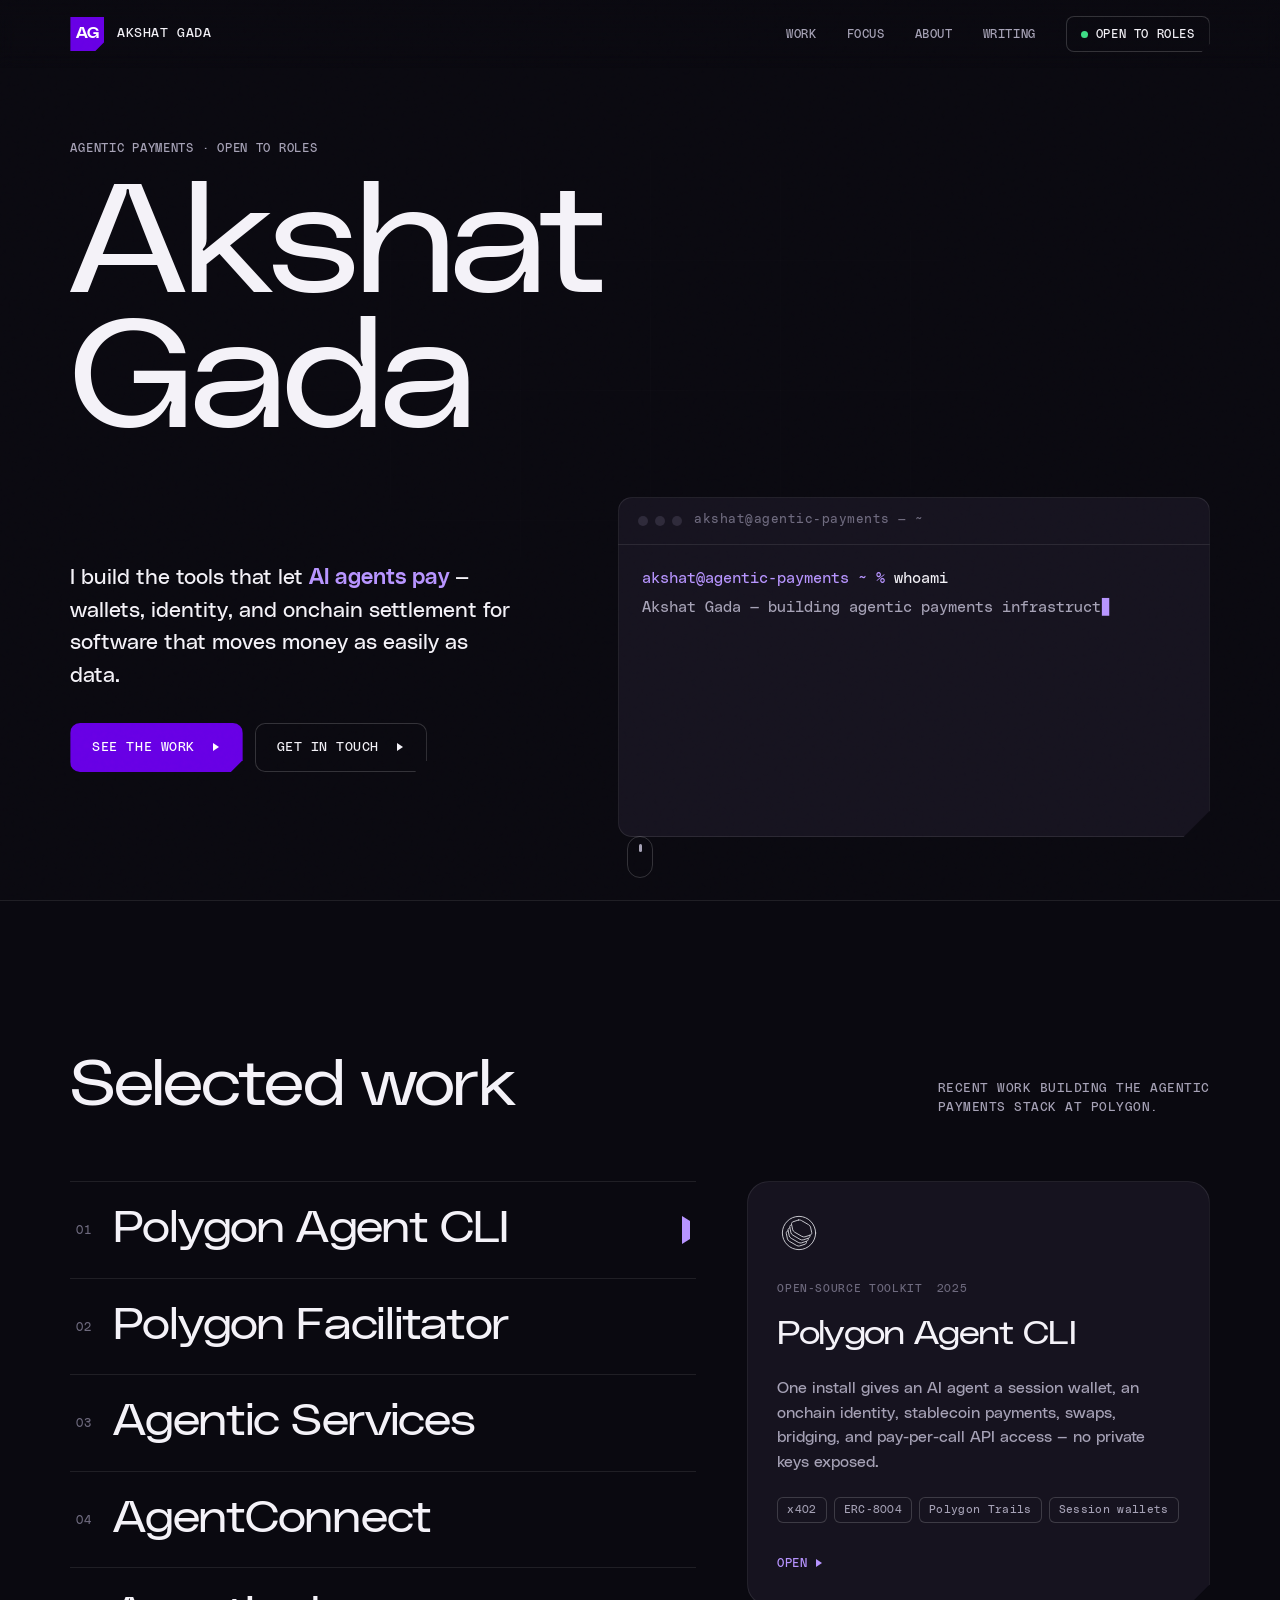
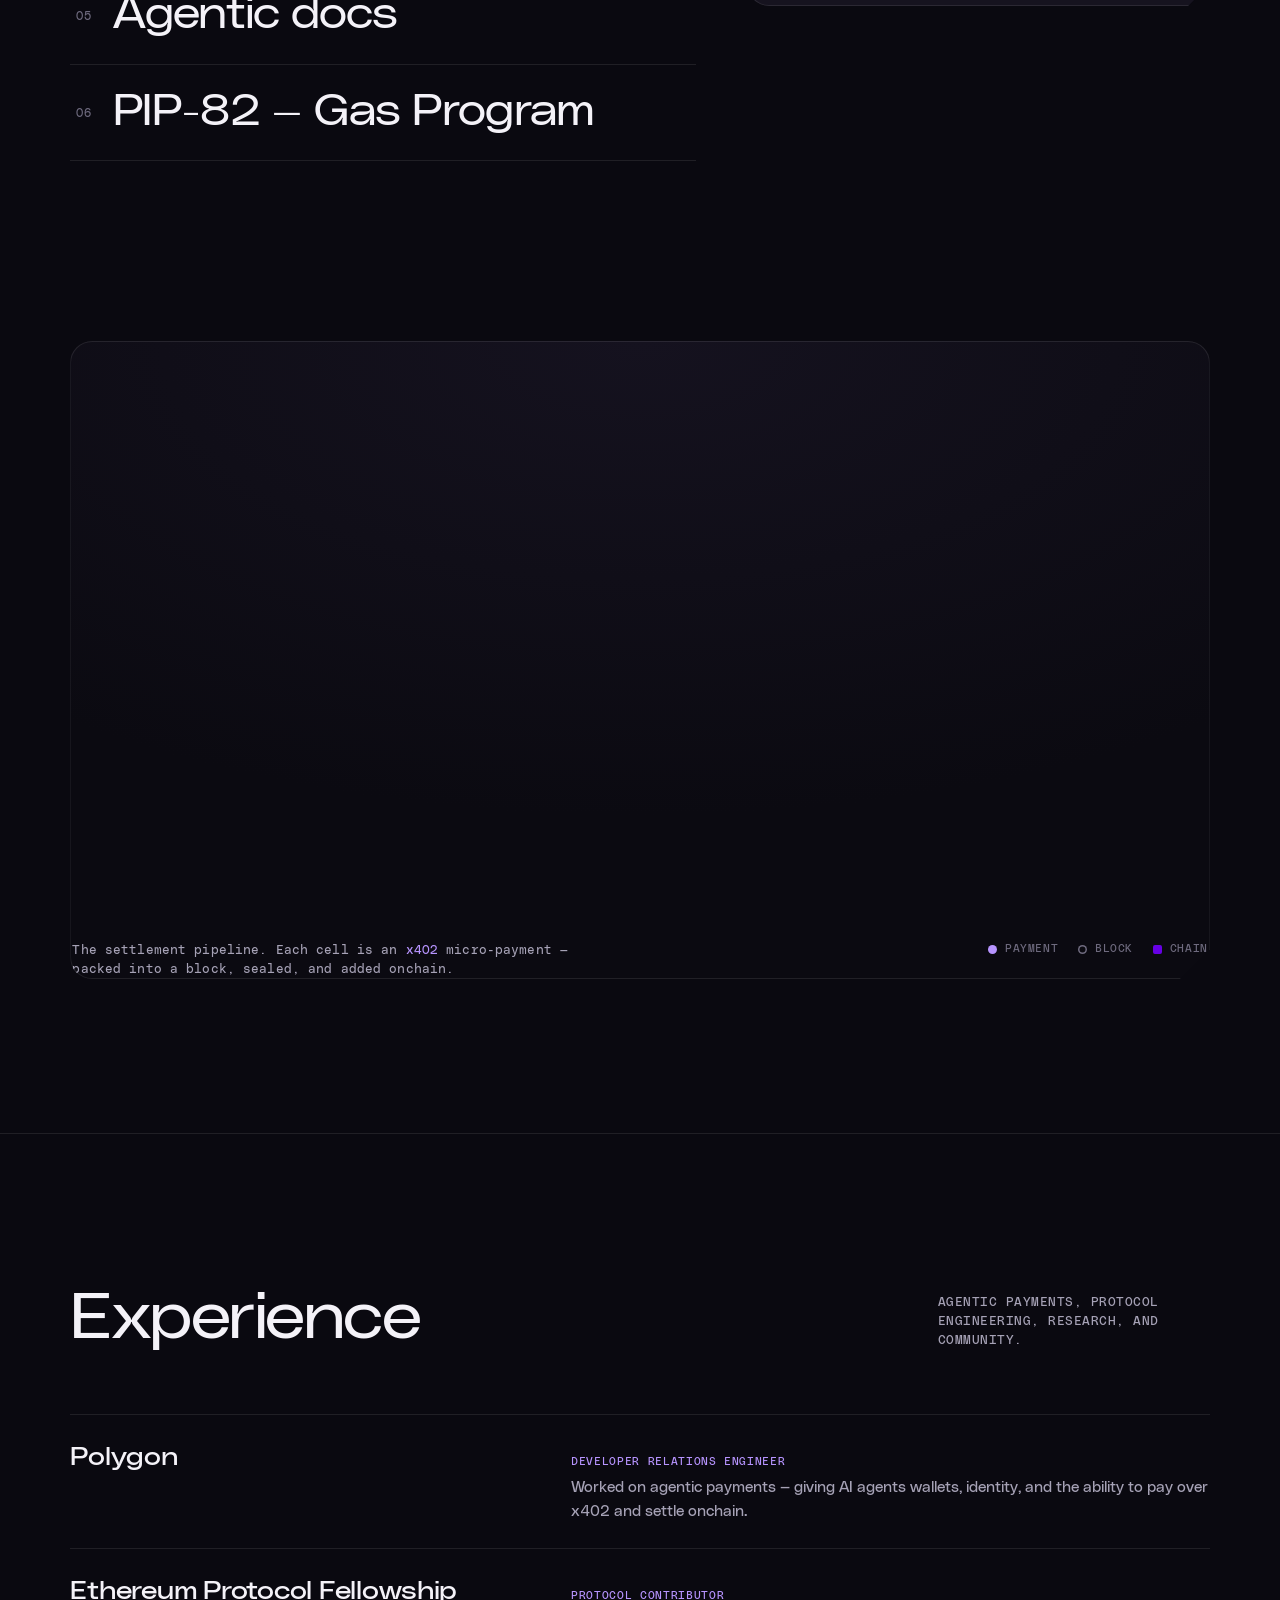
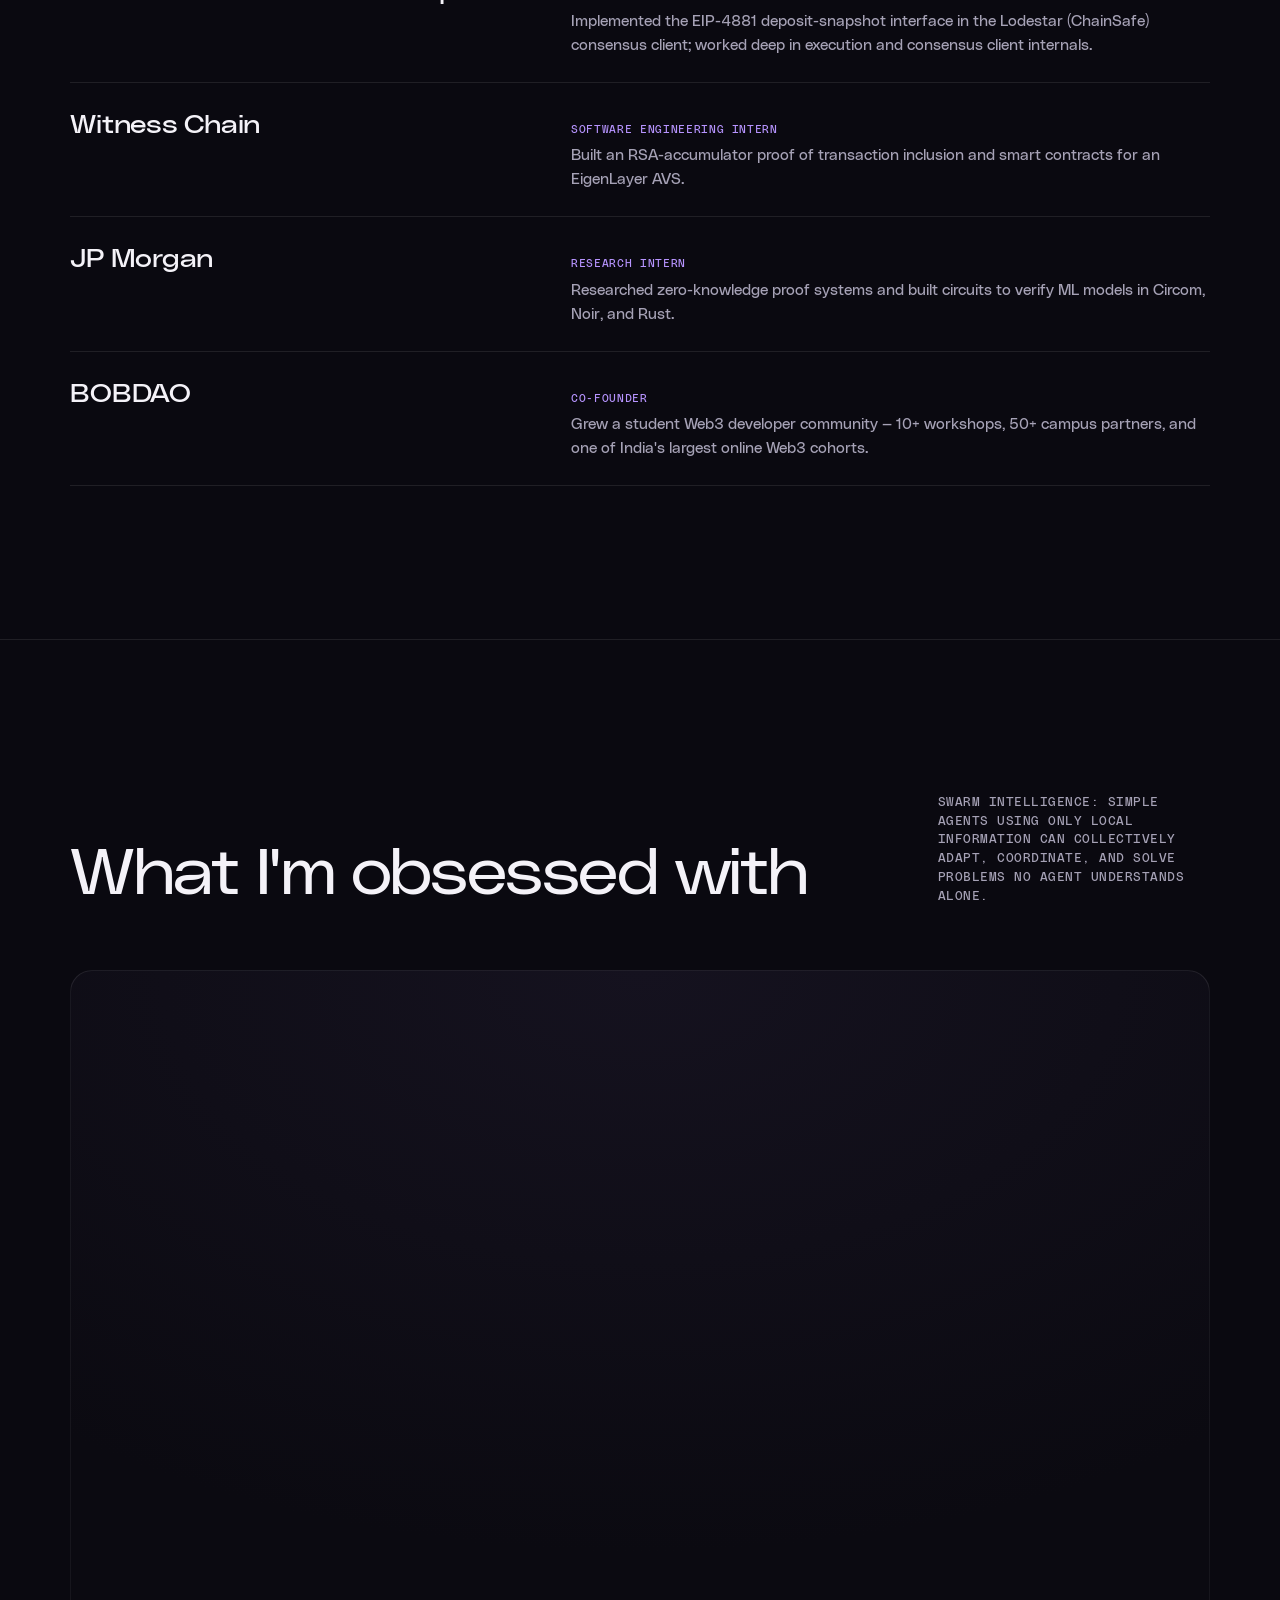
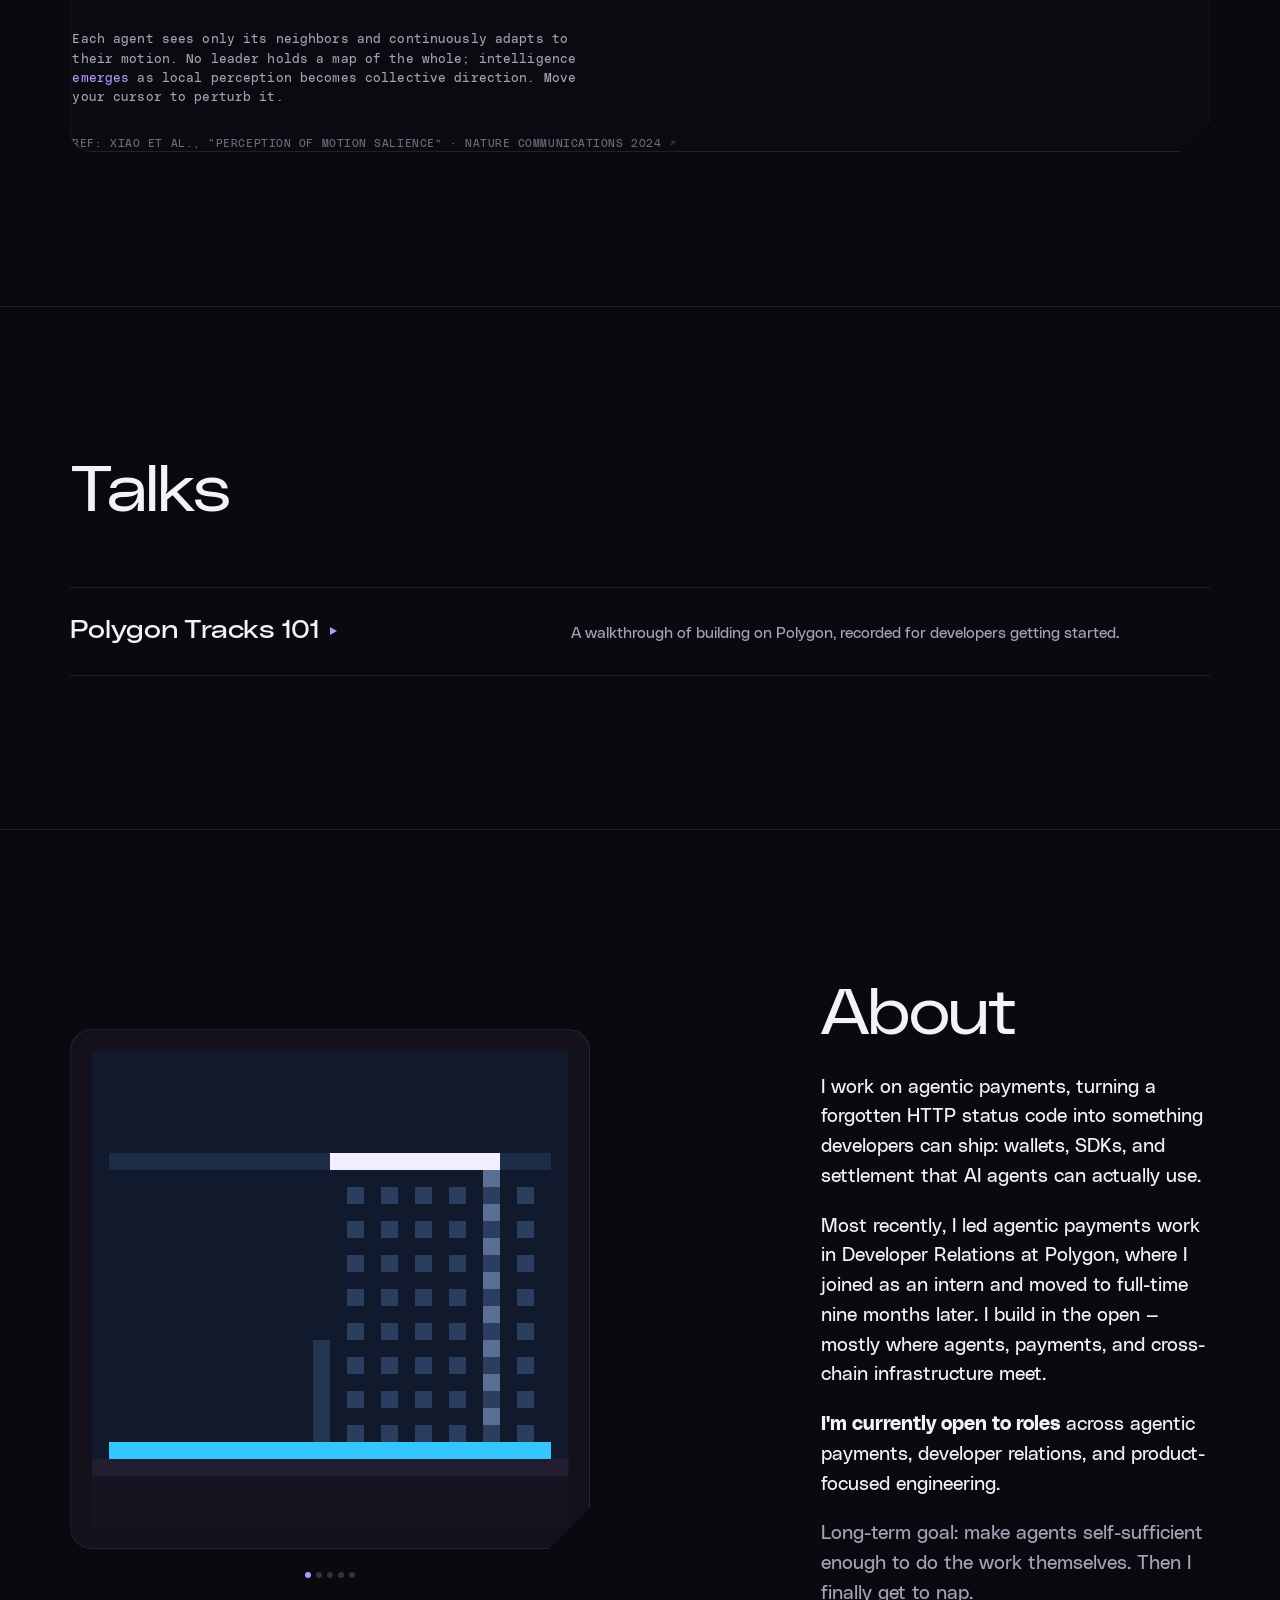
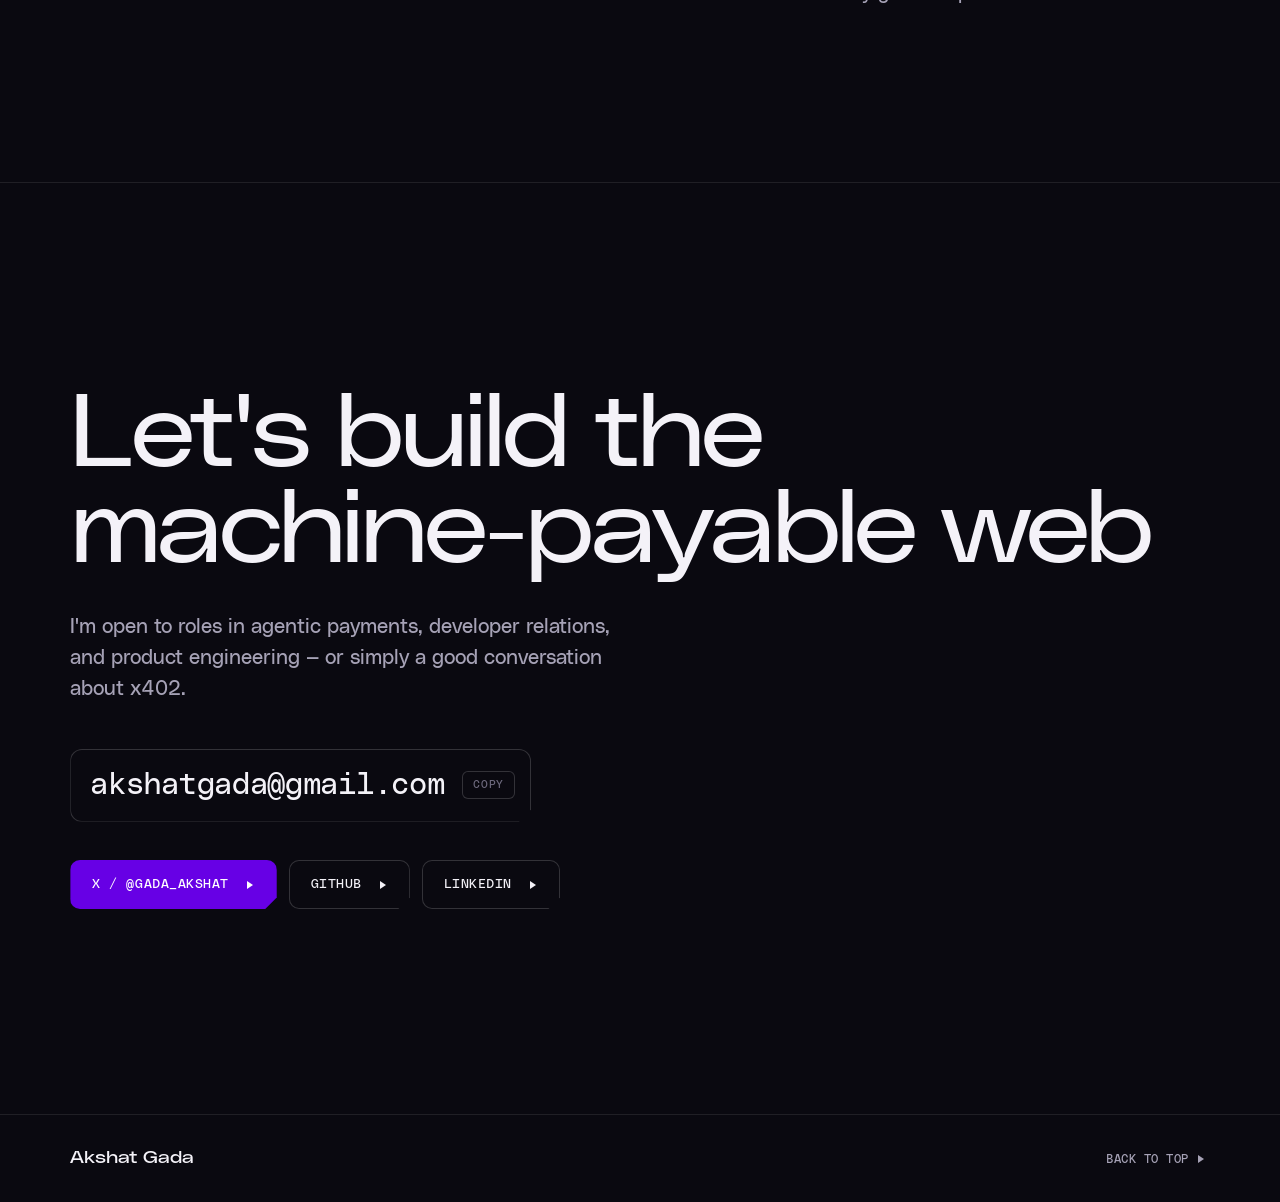
==== commit 31a0d46d: "Remove technology carousel" ====
--- a/index.html
+++ b/index.html
@@ -307,18 +307,6 @@
     </figure>
   </section>
 
-  <!-- ─────────── STACK MARQUEE ─────────── -->
-  <section class="marquee-wrap" aria-label="Things I work with">
-    <div class="marquee">
-      <ul class="marquee-row">
-        <li>x402</li><li>ERC-8004</li><li>Rust</li><li>TypeScript</li><li>Polygon Chain</li><li>Agglayer</li><li>MCP</li><li>USDC</li><li>EIP-3009</li><li>Stablecoins</li><li>Session wallets</li><li>Node.js</li>
-      </ul>
-      <ul class="marquee-row" aria-hidden="true">
-        <li>x402</li><li>ERC-8004</li><li>Rust</li><li>TypeScript</li><li>Polygon Chain</li><li>Agglayer</li><li>MCP</li><li>USDC</li><li>EIP-3009</li><li>Stablecoins</li><li>Session wallets</li><li>Node.js</li>
-      </ul>
-    </div>
-  </section>
-
   <!-- ─────────── TALKS ─────────── -->
   <section class="experiments">
     <div class="section-head reveal">
--- a/styles.css
+++ b/styles.css
@@ -257,15 +257,6 @@
 .dot-svc { box-shadow: inset 0 0 0 1.5px var(--fg-faint); }
 .dot-fac { background: var(--purple); border-radius: 2px !important; }
 
-/* ============================================================ MARQUEE */
-.marquee-wrap { border-top: 1px solid var(--line); border-bottom: 1px solid var(--line); padding: 30px 0; overflow: hidden; }
-.marquee { display: flex; gap: 0; width: max-content; animation: marq 32s linear infinite; }
-.marquee-row { display: flex; align-items: center; gap: 0; }
-.marquee-row li { font-family: var(--font-display); font-weight: 300; font-size: clamp(28px, 4vw, 60px); letter-spacing: -0.02em;
-  color: var(--fg-faint); padding: 0 clamp(34px, 4vw, 64px); display: inline-flex; align-items: center; }
-@keyframes marq { to { transform: translateX(-50%); } }
-.marquee-wrap:hover .marquee { animation-play-state: paused; }
-
 /* ============================================================ EXPERIMENTS */
 .experiments { padding: var(--section-y) var(--gutter); border-top: 1px solid var(--line); }
 .exp-list { max-width: var(--maxw); margin: 0 auto; border-top: 1px solid var(--line); }
@@ -380,7 +371,6 @@
   html { scroll-behavior: auto; }
   .reveal { opacity: 1 !important; transform: none !important; }
   .hero-name .scramble { opacity: 1 !important; transform: none !important; }
-  .marquee { animation: none; flex-wrap: wrap; }
   .scroll-cue span, .pulse { animation: none; }
   .manifesto-line .word { color: var(--fg) !important; }
   *, *::before, *::after { animation-duration: .001ms !important; transition-duration: .001ms !important; }
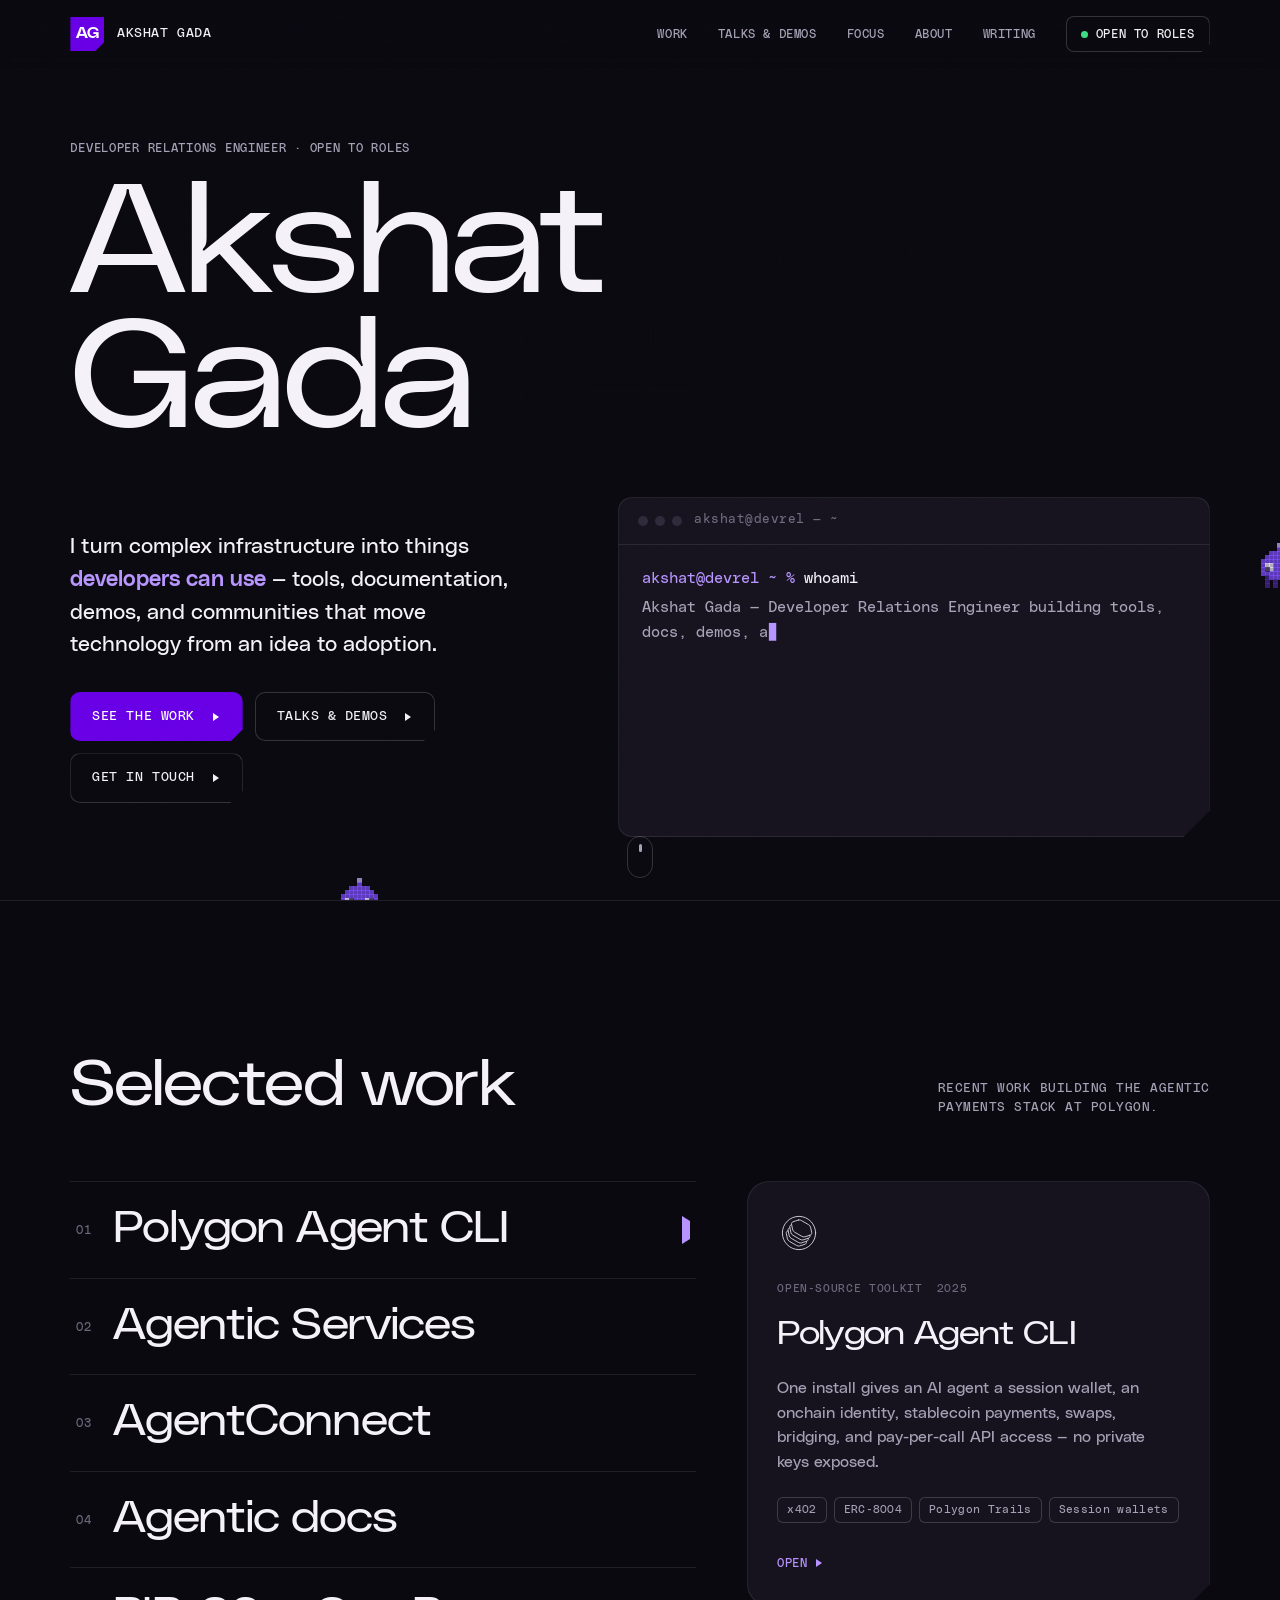
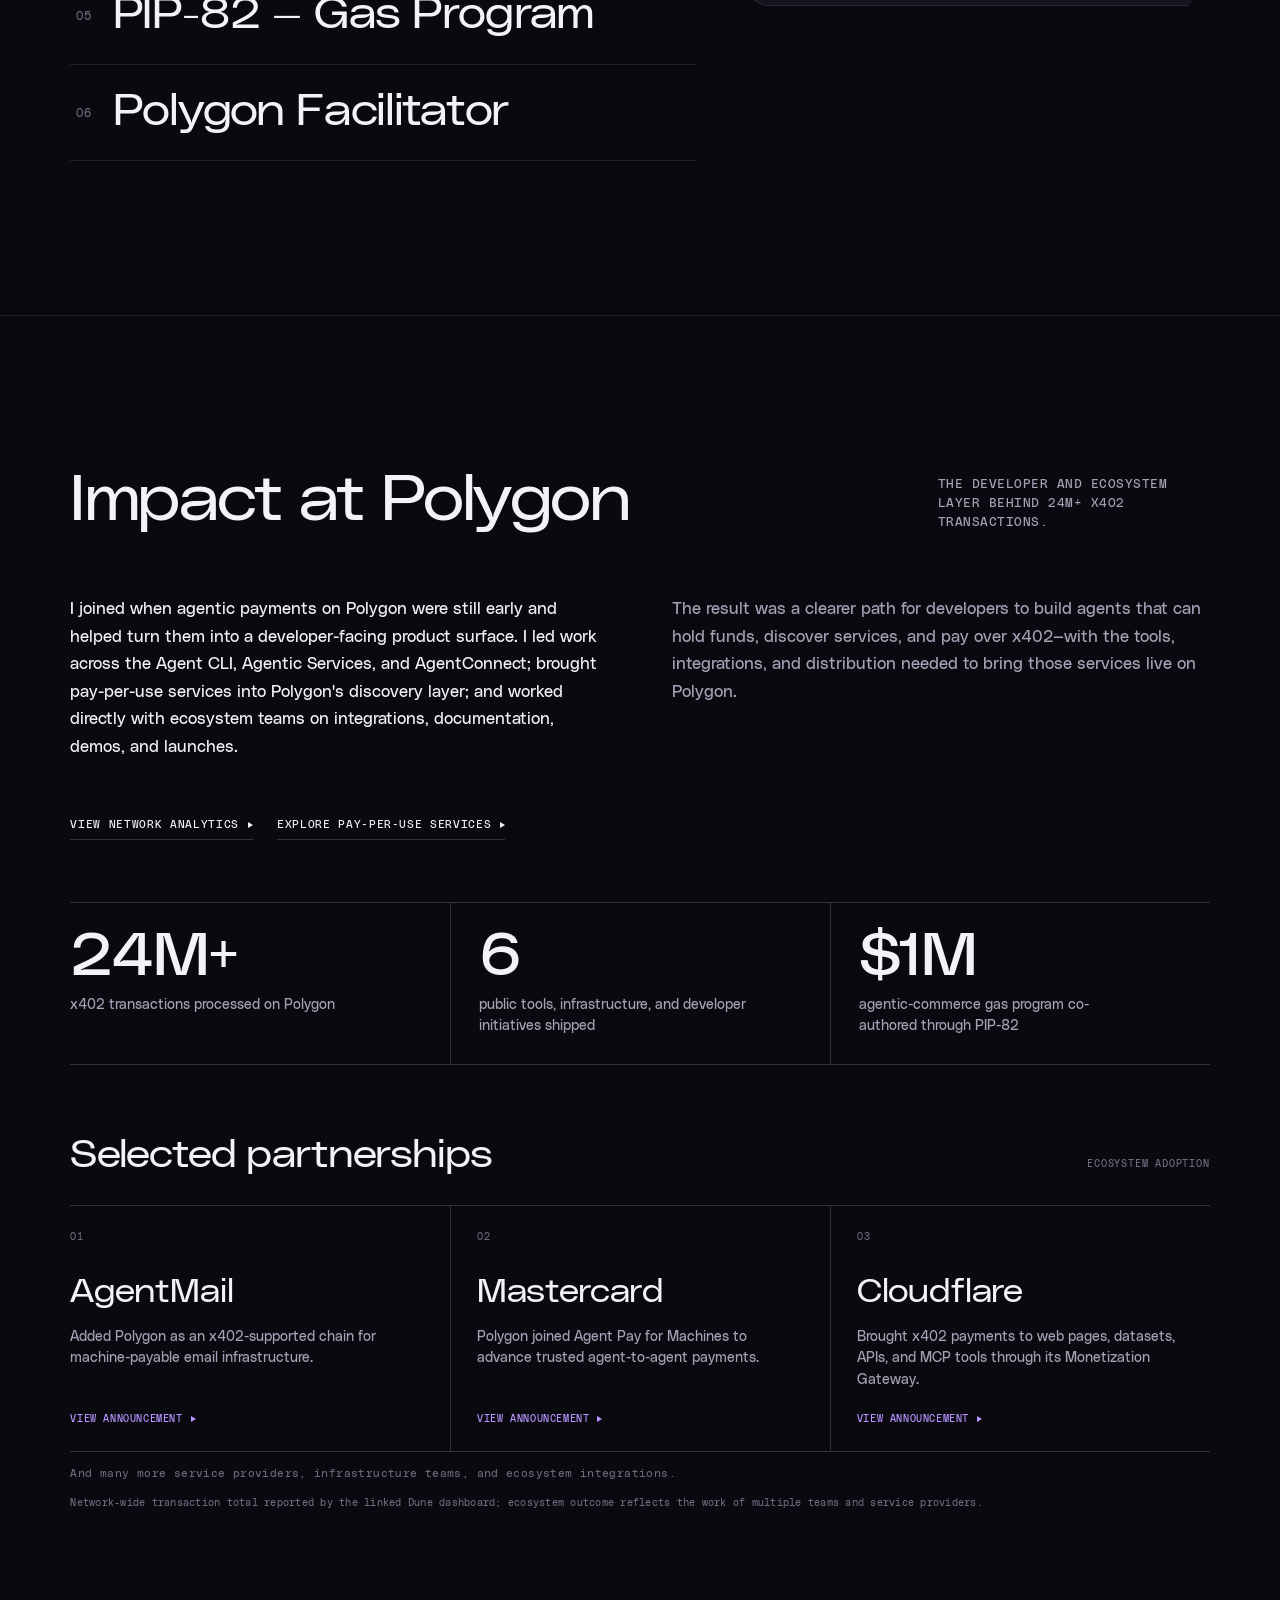
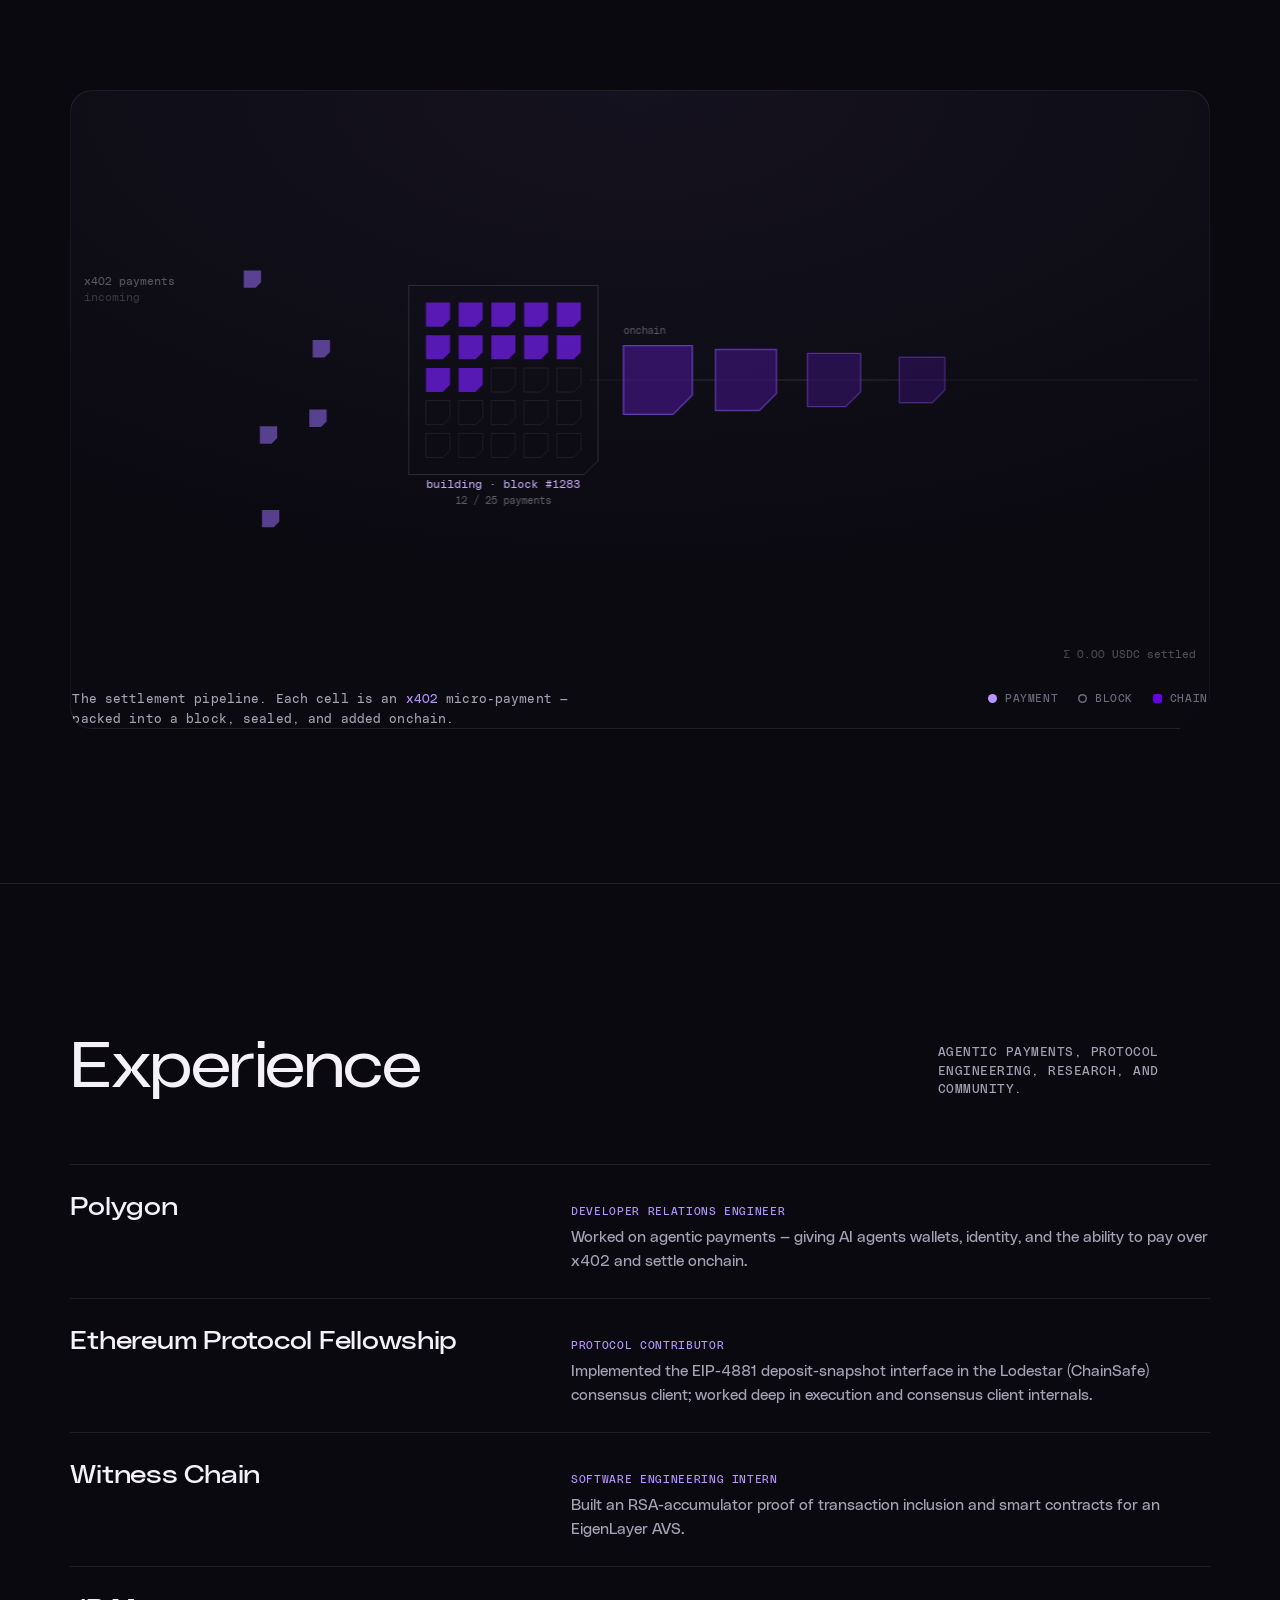
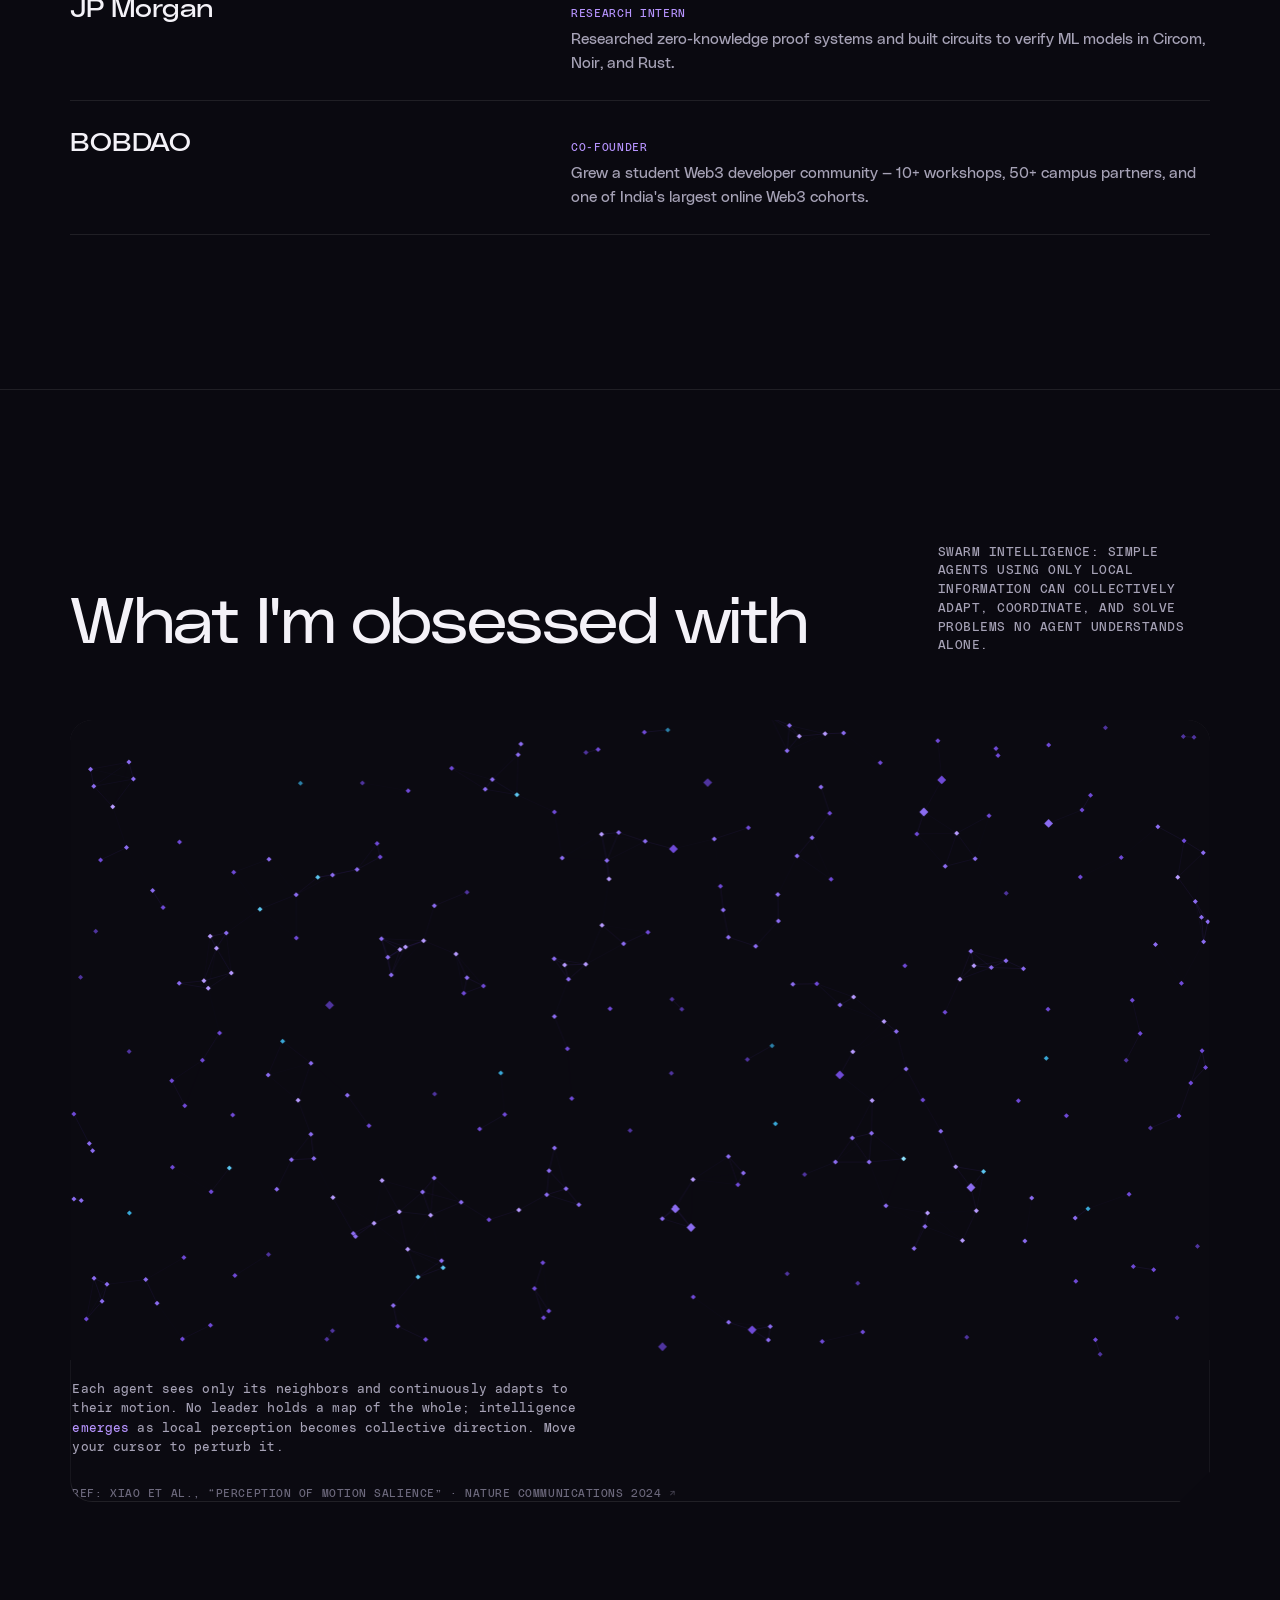
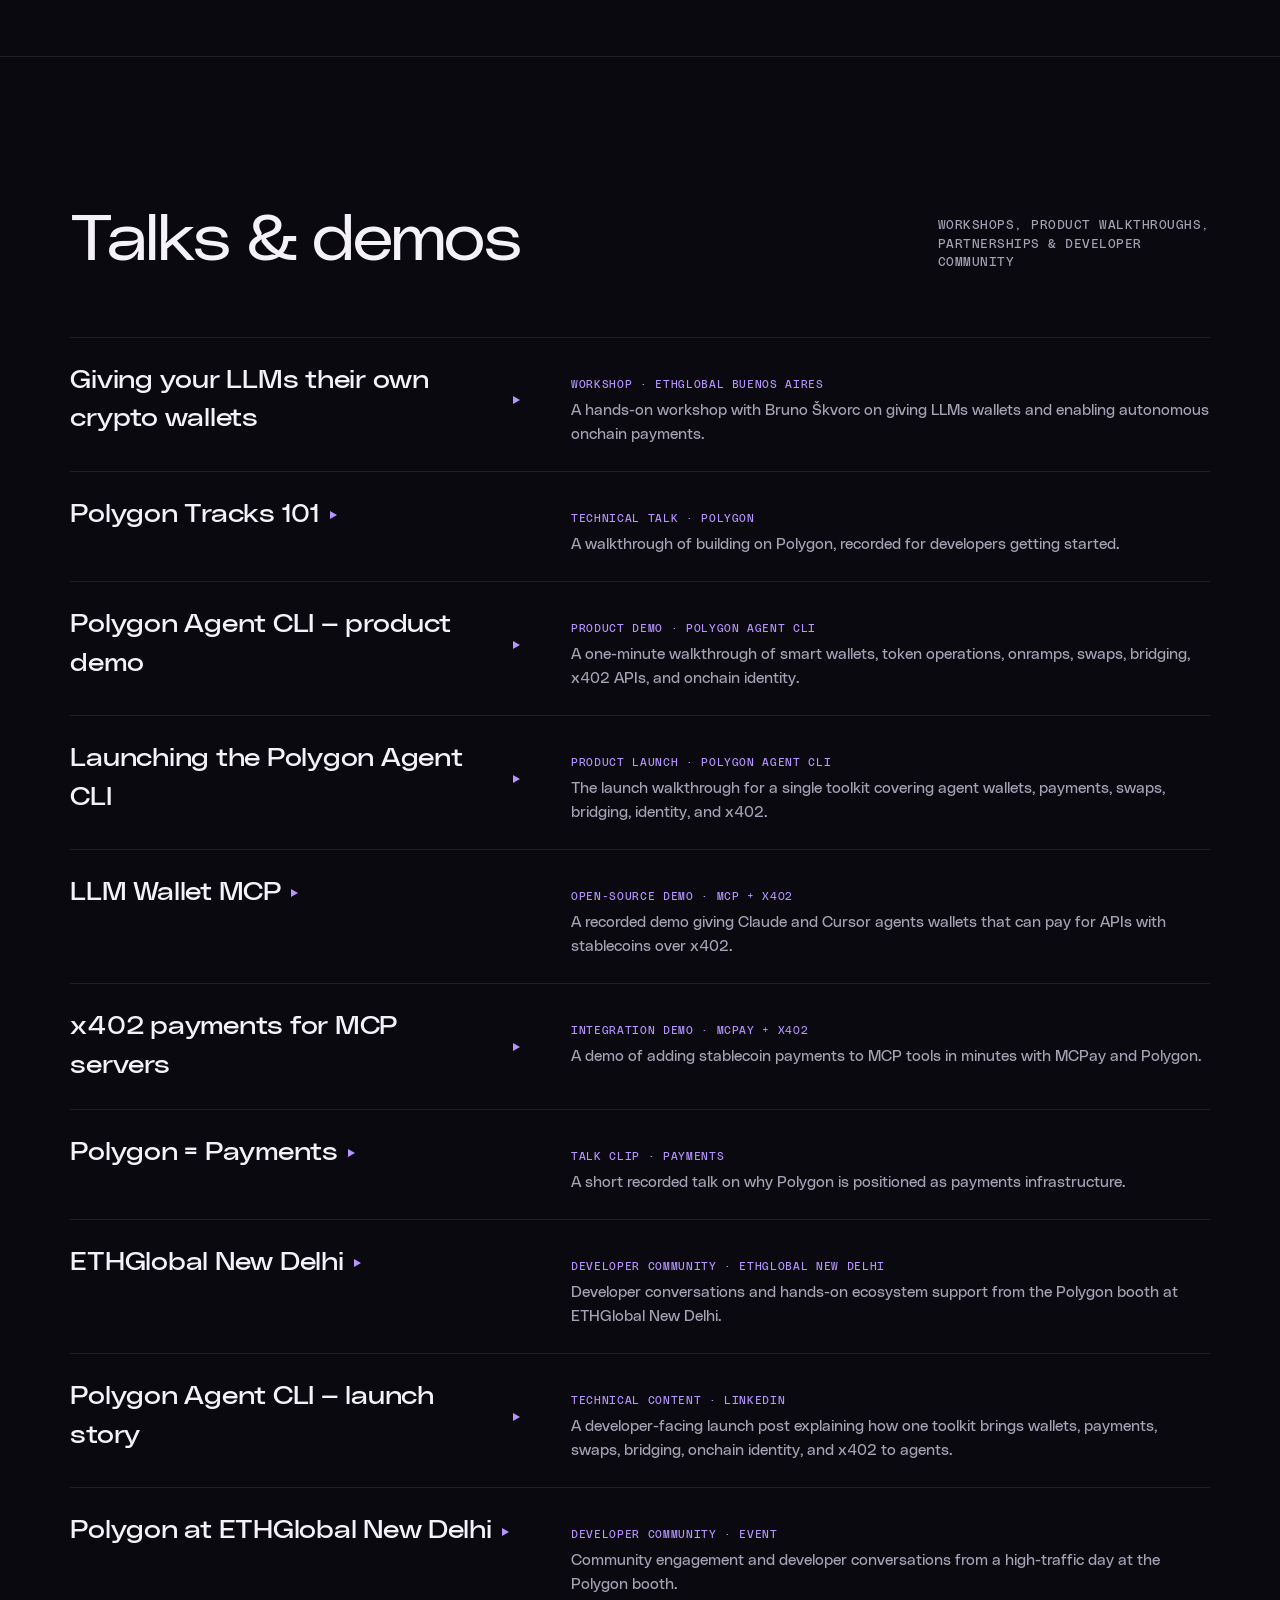
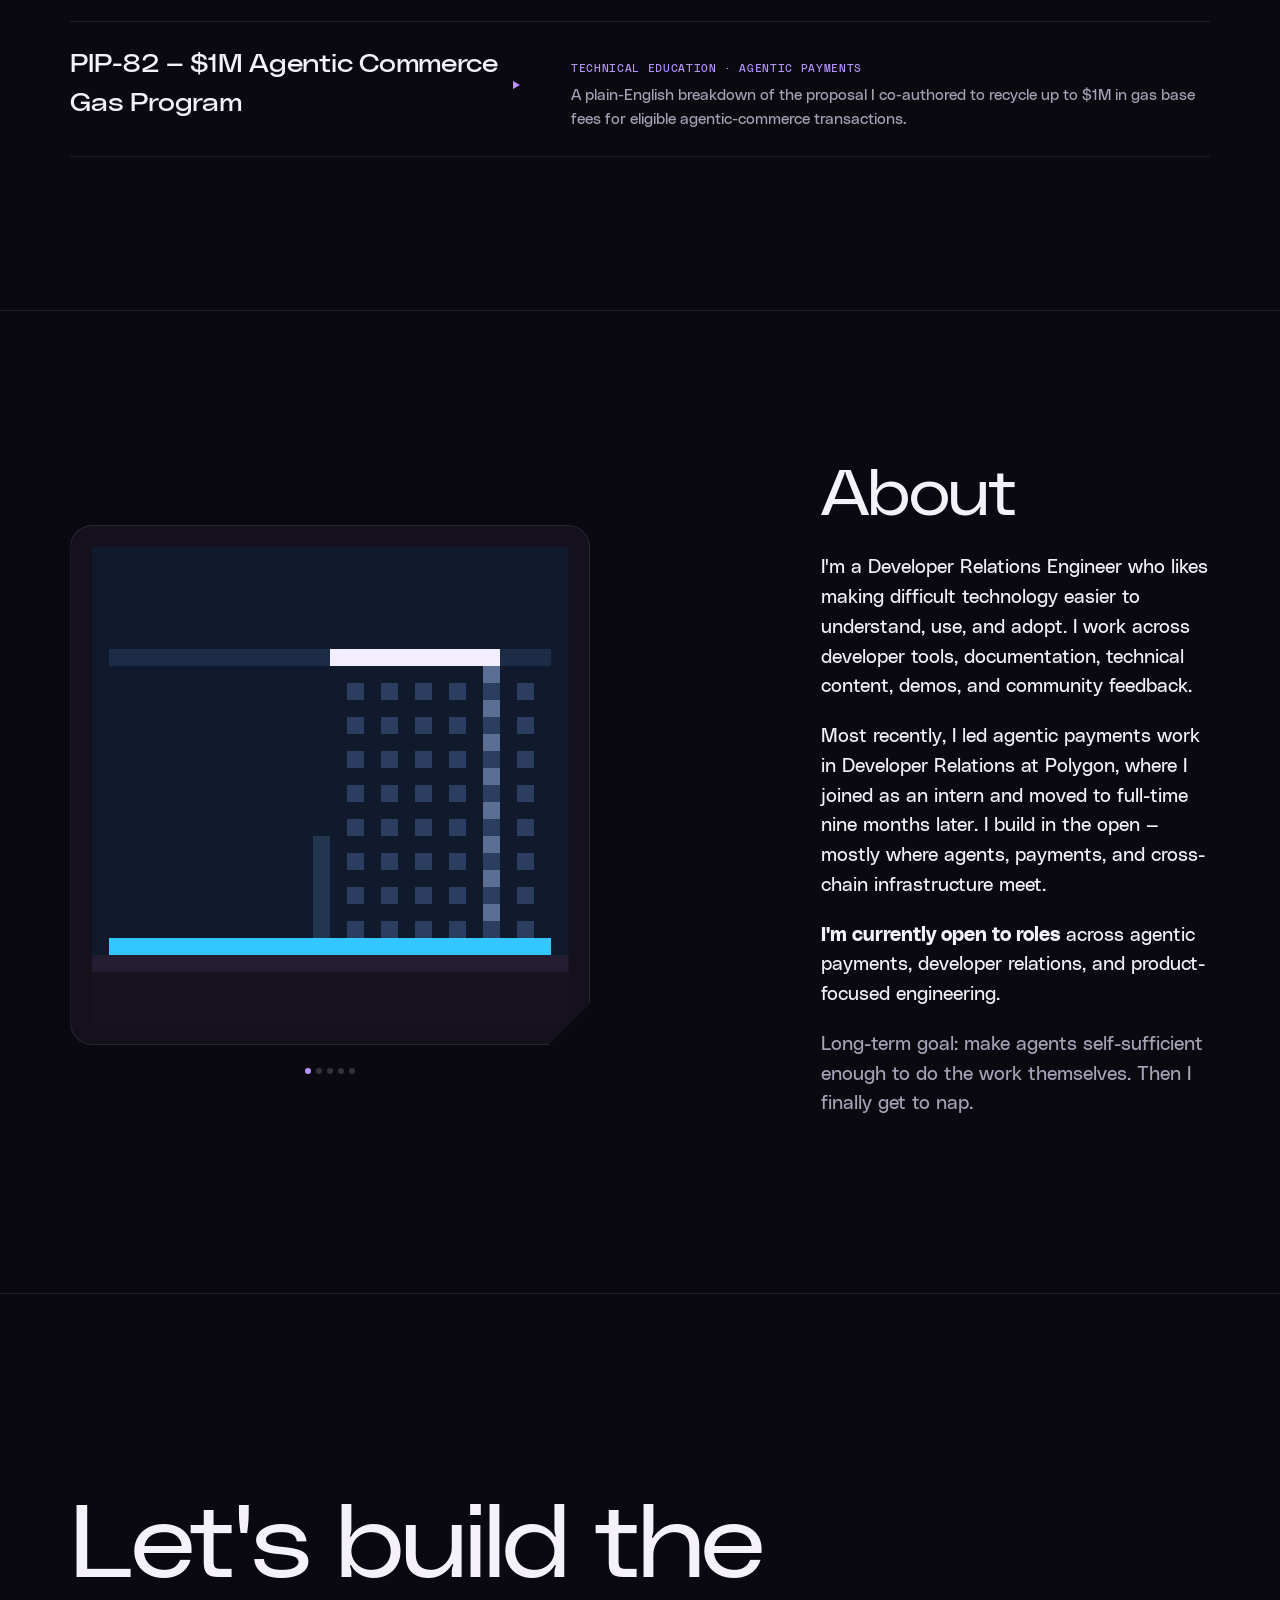
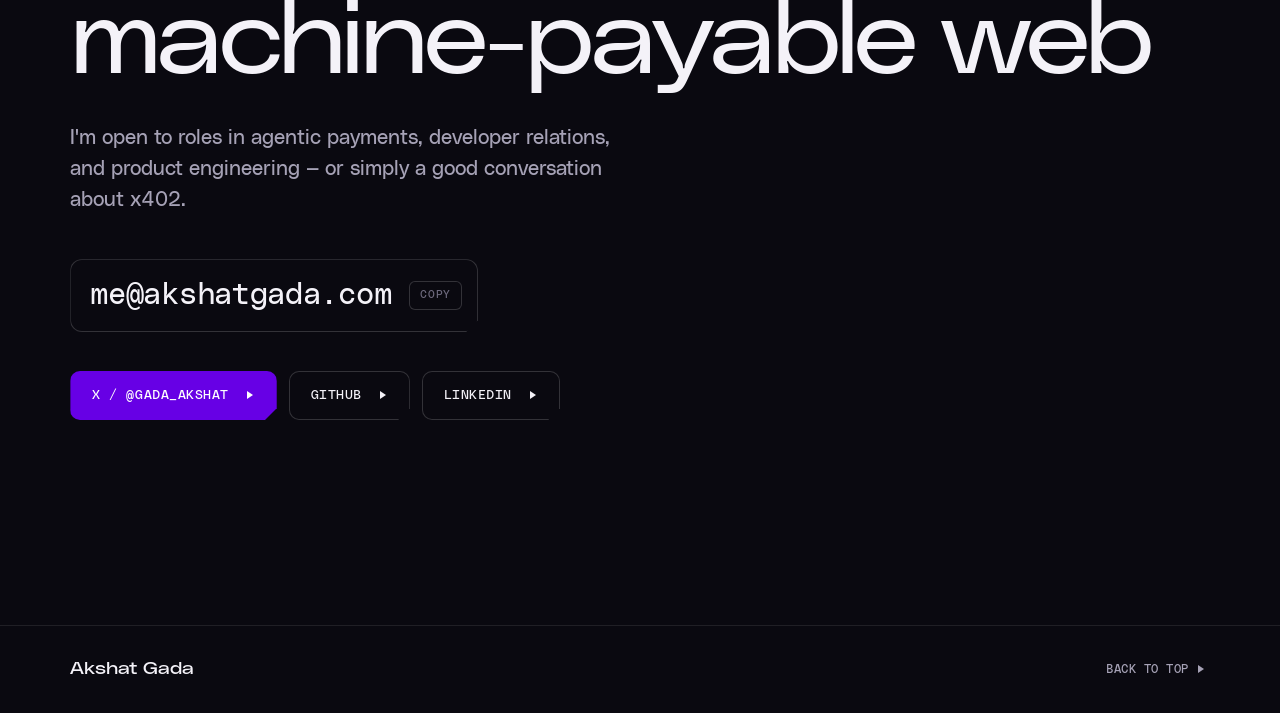
==== commit 59d57fe4: "Refocus portfolio on developer relations impact" ====
--- a/index.html
+++ b/index.html
@@ -3,8 +3,8 @@
 <head>
   <meta charset="utf-8" />
   <meta name="viewport" content="width=device-width, initial-scale=1" />
-  <title>Akshat Gada — Agentic Payments &amp; Developer Relations</title>
-  <meta name="description" content="Akshat Gada works on agentic payments — wallets, identity, x402, and onchain settlement for software that moves money. Open to new roles." />
+  <title>Akshat Gada — Developer Relations Engineer | Agentic Payments</title>
+  <meta name="description" content="Akshat Gada is a Developer Relations Engineer who turns complex infrastructure into developer tools, documentation, demos, and communities. Most recently focused on agentic payments." />
   <meta name="author" content="Akshat Gada" />
   <meta name="keywords" content="Akshat Gada, agentic payments, Polygon, x402, developer relations engineer, stablecoin payments, onchain settlement, AI agents, machine-payable web" />
   <link rel="canonical" href="https://akshatgada.com/" />
@@ -18,7 +18,7 @@
   <meta property="og:url" content="https://akshatgada.com/" />
   <meta property="og:locale" content="en_US" />
   <meta property="og:title" content="Akshat Gada — building the machine-payable web" />
-  <meta property="og:description" content="I work on agentic payments — the wallets, identity, and settlement infrastructure that lets AI agents pay." />
+  <meta property="og:description" content="Developer Relations Engineer turning complex infrastructure into tools, documentation, demos, and communities developers can build with." />
   <meta property="og:image" content="https://akshatgada.com/assets/og.png" />
   <meta property="og:image:width" content="1200" />
   <meta property="og:image:height" content="630" />
@@ -27,7 +27,7 @@
   <meta name="twitter:site" content="@gada_akshat" />
   <meta name="twitter:creator" content="@gada_akshat" />
   <meta name="twitter:title" content="Akshat Gada — building the machine-payable web" />
-  <meta name="twitter:description" content="I work on agentic payments and build the tools that let AI agents pay." />
+  <meta name="twitter:description" content="Developer Relations Engineer with deep experience building developer tools and infrastructure for agentic payments." />
   <meta name="twitter:image" content="https://akshatgada.com/assets/og.png" />
 
   <script type="application/ld+json">
@@ -42,9 +42,9 @@
         "familyName": "Gada",
         "url": "https://akshatgada.com/",
         "image": "https://akshatgada.com/assets/og.png",
-        "jobTitle": "Agentic Payments Builder and Developer Relations Engineer",
-        "description": "Akshat Gada works on agentic payments, developer tooling, wallets, identity, and onchain settlement for AI agents. Previously a Developer Relations Engineer at Polygon Labs.",
-        "email": "mailto:akshatgada@gmail.com",
+        "jobTitle": "Developer Relations Engineer",
+        "description": "Akshat Gada is a Developer Relations Engineer focused on developer tools, documentation, technical content, demos, and communities. Most recently, he led agentic payments initiatives at Polygon Labs.",
+        "email": "mailto:me@akshatgada.com",
         "knowsAbout": ["Agentic payments", "x402", "Stablecoin payments", "Onchain settlement", "Polygon", "Blockchain", "Developer relations", "AI agents", "Zero-knowledge proofs"],
         "sameAs": [
           "https://x.com/gada_akshat",
@@ -78,7 +78,7 @@
   <link rel="preload" href="fonts/PolySans-Neutral.woff2" as="font" type="font/woff2" crossorigin />
   <link rel="preload" href="fonts/PolySans-NeutralMono.woff2" as="font" type="font/woff2" crossorigin />
   <link rel="stylesheet" href="colors_and_type.css?v=20260719-purple" />
-  <link rel="stylesheet" href="styles.css?v=20260719-project-chooser" />
+  <link rel="stylesheet" href="styles.css?v=20260724-impact" />
 </head>
 <body>
 
@@ -100,6 +100,7 @@
     <button class="nav-toggle" aria-expanded="false" aria-controls="nav-menu" aria-label="Open menu"><span></span><span></span></button>
     <div class="nav-menu" id="nav-menu">
       <a href="#work" data-magnetic>Work</a>
+      <a href="#talks" data-magnetic>Talks &amp; demos</a>
       <a href="#focus" data-magnetic>Focus</a>
       <a href="#about" data-magnetic>About</a>
       <a href="blog/" data-magnetic>Writing</a>
@@ -116,7 +117,7 @@
     <div class="hero-spot" aria-hidden="true"></div>
 
     <div class="hero-status reveal">
-      <span>Agentic Payments · Open to roles</span>
+      <span>Developer Relations Engineer · Open to roles</span>
     </div>
 
     <h1 class="hero-name">
@@ -126,9 +127,10 @@
 
     <div class="hero-cols">
       <div class="hero-thesis reveal" data-delay="1">
-        <p class="lede">I build the tools that let <strong>AI agents pay</strong> — wallets, identity, and onchain settlement for software that moves money as easily as data.</p>
+        <p class="lede">I turn complex infrastructure into things <strong>developers can use</strong> — tools, documentation, demos, and communities that move technology from an idea to adoption.</p>
         <div class="hero-cta">
           <a class="btn btn-primary" href="#work" data-magnetic>See the work <span class="tri" aria-hidden="true"></span></a>
+          <a class="btn btn-ghost" href="#talks" data-magnetic>Talks &amp; demos <span class="tri" aria-hidden="true"></span></a>
           <a class="btn btn-ghost" href="#contact" data-magnetic>Get in touch <span class="tri" aria-hidden="true"></span></a>
         </div>
       </div>
@@ -137,12 +139,12 @@
       <section class="term reveal" data-delay="2" aria-hidden="true">
         <div class="term-bar">
           <span class="term-dots"><i></i><i></i><i></i></span>
-          <span class="term-title">akshat@agentic-payments — ~</span>
+          <span class="term-title">akshat@devrel — ~</span>
         </div>
         <div class="term-body" id="term-body">
           <!-- static fallback for no-JS; replaced by the typing loop when JS runs -->
-          <div class="term-line"><span class="term-prompt">akshat@agentic-payments ~ %</span> <span class="term-cmd">whoami</span></div>
-          <div class="term-out">Akshat Gada — building agentic payments infrastructure and developer tools.</div>
+          <div class="term-line"><span class="term-prompt">akshat@devrel ~ %</span> <span class="term-cmd">whoami</span></div>
+          <div class="term-out">Akshat Gada — Developer Relations Engineer building tools, docs, demos, and communities.</div>
         </div>
       </section>
     </div>
@@ -172,62 +174,62 @@
           </a>
         </li>
         <li>
+          <a class="work-item" href="https://docs.polygon.technology/payment-services/agentic-payments/agentic-services" target="_blank" rel="noopener"
+             data-icon="icons/grey/ecosystem.svg" data-kind="Discovery" data-year="2026">
+            <span class="work-index">02</span>
+            <span class="work-name">Agentic Services</span>
+            <span class="work-flag" aria-hidden="true"><span class="tri"></span></span>
+            <span class="work-detail">
+              <span class="work-desc">A directory of x402 services an agent can find and call, paying per request in USDC with no keys. Part of Polygon's Open Money Stack.</span>
+              <span class="work-tech"><i>x402</i><i>USDC</i><i>Open Money Stack</i></span>
+            </span>
+          </a>
+        </li>
+        <li>
+          <a class="work-item" href="https://agentconnect.polygon.technology/" target="_blank" rel="noopener"
+             data-icon="icons/grey/wallet.svg" data-kind="Wallet connector" data-year="2026">
+            <span class="work-index">03</span>
+            <span class="work-name">AgentConnect</span>
+            <span class="work-flag" aria-hidden="true"><span class="tri"></span></span>
+            <span class="work-detail">
+              <span class="work-desc">Links an agent to a real, user-approved Polygon wallet, and serves the machine-readable skill agents fetch to learn the full onchain lifecycle.</span>
+              <span class="work-tech"><i>SKILL.md</i><i>Sequence</i><i>x402</i></span>
+            </span>
+          </a>
+        </li>
+        <li>
+          <a class="work-item" href="https://docs.polygon.technology/payment-services/agentic-payments/agent-integration/intro" target="_blank" rel="noopener"
+             data-icon="icons/grey/docs.svg" data-kind="Developer docs" data-year="2026">
+            <span class="work-index">04</span>
+            <span class="work-name">Agentic docs</span>
+            <span class="work-flag" aria-hidden="true"><span class="tri"></span></span>
+            <span class="work-detail">
+              <span class="work-desc">The developer guide for agents that pay onchain — how they negotiate price, sign intents, and settle per request with x402 and ERC-8004.</span>
+              <span class="work-tech"><i>x402</i><i>ERC-8004</i><i>MCP</i></span>
+            </span>
+          </a>
+        </li>
+        <li>
+          <a class="work-item" href="https://forum.polygon.technology/t/pip-82-agentic-commerce-gas-program/21721" target="_blank" rel="noopener"
+             data-icon="icons/grey/up.svg" data-kind="Governance · co-author" data-year="2026">
+            <span class="work-index">05</span>
+            <span class="work-name">PIP-82 — Gas Program</span>
+            <span class="work-flag" aria-hidden="true"><span class="tri"></span></span>
+            <span class="work-detail">
+              <span class="work-desc">Co-authored Polygon Improvement Proposal — the Agentic Commerce Gas Program — recycling up to $1M in base-fee rebates to public x402 facilitators to cut gas friction for agent-to-agent commerce.</span>
+              <span class="work-tech"><i>x402</i><i>PIP</i><i>Gas rebates</i></span>
+            </span>
+          </a>
+        </li>
+        <li>
           <a class="work-item" href="https://github.com/0xPolygon/x402-rs" target="_blank" rel="noopener"
              data-icon="icons/grey/secured-coin.svg" data-kind="Rust · facilitator" data-year="2026">
-            <span class="work-index">02</span>
+            <span class="work-index">06</span>
             <span class="work-name">Polygon Facilitator</span>
             <span class="work-flag" aria-hidden="true"><span class="tri"></span></span>
             <span class="work-detail">
               <span class="work-desc">Polygon's x402 facilitator (x402-rs) — the engine that verifies and settles every payment. Server middleware gates a route behind a price; client middleware pays it transparently. Production Rust.</span>
               <span class="work-tech"><i>x402 v1 + v2</i><i>Axum</i><i>EVM</i></span>
-            </span>
-          </a>
-        </li>
-        <li>
-          <a class="work-item" href="https://agentic-services.polygon.technology/discover" target="_blank" rel="noopener"
-             data-icon="icons/grey/ecosystem.svg" data-kind="Discovery" data-year="2026">
-            <span class="work-index">03</span>
-            <span class="work-name">Agentic Services</span>
-            <span class="work-flag" aria-hidden="true"><span class="tri"></span></span>
-            <span class="work-detail">
-              <span class="work-desc">A directory of x402 services an agent can find and call, paying per request in USDC with no keys. Part of Polygon's Open Money Stack.</span>
-              <span class="work-tech"><i>x402</i><i>USDC</i><i>Open Money Stack</i></span>
-            </span>
-          </a>
-        </li>
-        <li>
-          <a class="work-item" href="https://agentconnect.polygon.technology/" target="_blank" rel="noopener"
-             data-icon="icons/grey/wallet.svg" data-kind="Wallet connector" data-year="2026">
-            <span class="work-index">04</span>
-            <span class="work-name">AgentConnect</span>
-            <span class="work-flag" aria-hidden="true"><span class="tri"></span></span>
-            <span class="work-detail">
-              <span class="work-desc">Links an agent to a real, user-approved Polygon wallet, and serves the machine-readable skill agents fetch to learn the full onchain lifecycle.</span>
-              <span class="work-tech"><i>SKILL.md</i><i>Sequence</i><i>x402</i></span>
-            </span>
-          </a>
-        </li>
-        <li>
-          <a class="work-item" href="https://docs.polygon.technology/payment-services/agentic-payments/agent-integration/intro" target="_blank" rel="noopener"
-             data-icon="icons/grey/docs.svg" data-kind="Developer docs" data-year="2026">
-            <span class="work-index">05</span>
-            <span class="work-name">Agentic docs</span>
-            <span class="work-flag" aria-hidden="true"><span class="tri"></span></span>
-            <span class="work-detail">
-              <span class="work-desc">The developer guide for agents that pay onchain — how they negotiate price, sign intents, and settle per request with x402 and ERC-8004.</span>
-              <span class="work-tech"><i>x402</i><i>ERC-8004</i><i>MCP</i></span>
-            </span>
-          </a>
-        </li>
-        <li>
-          <a class="work-item" href="https://forum.polygon.technology/t/pip-82-agentic-commerce-gas-program/21721" target="_blank" rel="noopener"
-             data-icon="icons/grey/up.svg" data-kind="Governance · co-author" data-year="2026">
-            <span class="work-index">06</span>
-            <span class="work-name">PIP-82 — Gas Program</span>
-            <span class="work-flag" aria-hidden="true"><span class="tri"></span></span>
-            <span class="work-detail">
-              <span class="work-desc">Co-authored Polygon Improvement Proposal — the Agentic Commerce Gas Program — recycling up to $1M in base-fee rebates to public x402 facilitators to cut gas friction for agent-to-agent commerce.</span>
-              <span class="work-tech"><i>x402</i><i>PIP</i><i>Gas rebates</i></span>
             </span>
           </a>
         </li>
@@ -243,6 +245,69 @@
           <span class="wp-open">Open <span class="tri" aria-hidden="true"></span></span>
         </div>
       </aside>
+    </div>
+  </section>
+
+  <!-- ─────────── POLYGON IMPACT ─────────── -->
+  <section class="polygon-impact" aria-labelledby="polygon-impact-title">
+    <div class="section-head reveal">
+      <h2 class="section-title" id="polygon-impact-title">Impact at Polygon</h2>
+      <p class="section-note">The developer and ecosystem layer behind 24M+ x402 transactions.</p>
+    </div>
+    <div class="impact-shell reveal">
+      <div class="impact-copy">
+        <p>I joined when agentic payments on Polygon were still early and helped turn them into a developer-facing product surface. I led work across the Agent CLI, Agentic Services, and AgentConnect; brought pay-per-use services into Polygon's discovery layer; and worked directly with ecosystem teams on integrations, documentation, demos, and launches.</p>
+        <p>The result was a clearer path for developers to build agents that can hold funds, discover services, and pay over x402—with the tools, integrations, and distribution needed to bring those services live on Polygon.</p>
+        <div class="impact-links">
+          <a href="https://dune.com/hashed_official/x402-analytics" target="_blank" rel="noopener" data-magnetic>View network analytics <span class="tri" aria-hidden="true"></span></a>
+          <a href="https://agentic.market/" target="_blank" rel="noopener" data-magnetic>Explore pay-per-use services <span class="tri" aria-hidden="true"></span></a>
+        </div>
+      </div>
+
+      <dl class="impact-stats" aria-label="Polygon agentic payments outcomes">
+        <div>
+          <dt>24M+</dt>
+          <dd>x402 transactions processed on Polygon</dd>
+        </div>
+        <div>
+          <dt>6</dt>
+          <dd>public tools, infrastructure, and developer initiatives shipped</dd>
+        </div>
+        <div>
+          <dt>$1M</dt>
+          <dd>agentic-commerce gas program co-authored through PIP-82</dd>
+        </div>
+      </dl>
+
+      <div class="impact-partners">
+        <div class="impact-partners-head">
+          <h3>Selected partnerships</h3>
+          <span>Ecosystem adoption</span>
+        </div>
+        <div class="partner-grid">
+          <a href="https://x.com/gada_akshat/status/2072803287729135874?s=20" target="_blank" rel="noopener">
+            <span class="partner-index">01</span>
+            <strong>AgentMail</strong>
+            <p>Added Polygon as an x402-supported chain for machine-payable email infrastructure.</p>
+            <span class="partner-open">View announcement <i class="tri" aria-hidden="true"></i></span>
+          </a>
+          <a href="https://x.com/0xPolygon/status/2064707251886334302" target="_blank" rel="noopener">
+            <span class="partner-index">02</span>
+            <strong>Mastercard</strong>
+            <p>Polygon joined Agent Pay for Machines to advance trusted agent-to-agent payments.</p>
+            <span class="partner-open">View announcement <i class="tri" aria-hidden="true"></i></span>
+          </a>
+          <a href="https://x.com/0xPolygon/status/2072766570892235079?s=20" target="_blank" rel="noopener">
+            <span class="partner-index">03</span>
+            <strong>Cloudflare</strong>
+            <p>Brought x402 payments to web pages, datasets, APIs, and MCP tools through its Monetization Gateway.</p>
+            <span class="partner-open">View announcement <i class="tri" aria-hidden="true"></i></span>
+          </a>
+        </div>
+        <p class="partners-more">And many more service providers, infrastructure teams, and ecosystem integrations.</p>
+      </div>
+
+      <p class="impact-source">Network-wide transaction total reported by the linked Dune dashboard; ecosystem outcome reflects the work of multiple teams and service providers.</p>
     </div>
   </section>
 
@@ -307,15 +372,56 @@
     </figure>
   </section>
 
-  <!-- ─────────── TALKS ─────────── -->
-  <section class="experiments">
+  <!-- ─────────── TALKS & DEMOS ─────────── -->
+  <section id="talks" class="experiments">
     <div class="section-head reveal">
-      <h2 class="section-title">Talks</h2>
+      <h2 class="section-title">Talks &amp; demos</h2>
+      <span class="section-note">Workshops, product walkthroughs, partnerships &amp; developer community</span>
     </div>
     <ul class="exp-list" id="exp-list">
       <li class="exp reveal">
+        <a class="exp-name exp-link" href="https://www.youtube.com/watch?v=62-WGHt-Qdw&amp;list=PLXzKMXK2aHh76O7FfAHPJkZcqTIfYpoyf&amp;index=33" target="_blank" rel="noopener" data-magnetic>Giving your LLMs their own crypto wallets <span class="tri" aria-hidden="true"></span></a>
+        <span class="exp-desc"><span class="exp-role">Workshop · ETHGlobal Buenos Aires</span>A hands-on workshop with Bruno Škvorc on giving LLMs wallets and enabling autonomous onchain payments.</span>
+      </li>
+      <li class="exp reveal">
         <a class="exp-name exp-link" href="https://www.youtube.com/watch?v=3Ba9KkJOsoc" target="_blank" rel="noopener" data-magnetic>Polygon Tracks 101 <span class="tri" aria-hidden="true"></span></a>
-        <span class="exp-desc">A walkthrough of building on Polygon, recorded for developers getting started.</span>
+        <span class="exp-desc"><span class="exp-role">Technical talk · Polygon</span>A walkthrough of building on Polygon, recorded for developers getting started.</span>
+      </li>
+      <li class="exp reveal">
+        <a class="exp-name exp-link" href="https://x.com/gada_akshat/status/2049589017310896550?s=20" target="_blank" rel="noopener" data-magnetic>Polygon Agent CLI — product demo <span class="tri" aria-hidden="true"></span></a>
+        <span class="exp-desc"><span class="exp-role">Product demo · Polygon Agent CLI</span>A one-minute walkthrough of smart wallets, token operations, onramps, swaps, bridging, x402 APIs, and onchain identity.</span>
+      </li>
+      <li class="exp reveal">
+        <a class="exp-name exp-link" href="https://x.com/gada_akshat/status/2029574873190945083?s=20" target="_blank" rel="noopener" data-magnetic>Launching the Polygon Agent CLI <span class="tri" aria-hidden="true"></span></a>
+        <span class="exp-desc"><span class="exp-role">Product launch · Polygon Agent CLI</span>The launch walkthrough for a single toolkit covering agent wallets, payments, swaps, bridging, identity, and x402.</span>
+      </li>
+      <li class="exp reveal">
+        <a class="exp-name exp-link" href="https://x.com/gada_akshat/status/1981342070888681699?s=20" target="_blank" rel="noopener" data-magnetic>LLM Wallet MCP <span class="tri" aria-hidden="true"></span></a>
+        <span class="exp-desc"><span class="exp-role">Open-source demo · MCP + x402</span>A recorded demo giving Claude and Cursor agents wallets that can pay for APIs with stablecoins over x402.</span>
+      </li>
+      <li class="exp reveal">
+        <a class="exp-name exp-link" href="https://x.com/0xPolygonEco/status/1981060080058716289?s=20" target="_blank" rel="noopener" data-magnetic>x402 payments for MCP servers <span class="tri" aria-hidden="true"></span></a>
+        <span class="exp-desc"><span class="exp-role">Integration demo · MCPay + x402</span>A demo of adding stablecoin payments to MCP tools in minutes with MCPay and Polygon.</span>
+      </li>
+      <li class="exp reveal">
+        <a class="exp-name exp-link" href="https://x.com/gada_akshat/status/1974919277829648606?s=20" target="_blank" rel="noopener" data-magnetic>Polygon = Payments <span class="tri" aria-hidden="true"></span></a>
+        <span class="exp-desc"><span class="exp-role">Talk clip · Payments</span>A short recorded talk on why Polygon is positioned as payments infrastructure.</span>
+      </li>
+      <li class="exp reveal">
+        <a class="exp-name exp-link" href="https://x.com/gada_akshat/status/1971800206745522661?s=20" target="_blank" rel="noopener" data-magnetic>ETHGlobal New Delhi <span class="tri" aria-hidden="true"></span></a>
+        <span class="exp-desc"><span class="exp-role">Developer community · ETHGlobal New Delhi</span>Developer conversations and hands-on ecosystem support from the Polygon booth at ETHGlobal New Delhi.</span>
+      </li>
+      <li class="exp reveal">
+        <a class="exp-name exp-link" href="https://www.linkedin.com/feed/update/urn:li:activity:7435722632295124993/" target="_blank" rel="noopener" data-magnetic>Polygon Agent CLI — launch story <span class="tri" aria-hidden="true"></span></a>
+        <span class="exp-desc"><span class="exp-role">Technical content · LinkedIn</span>A developer-facing launch post explaining how one toolkit brings wallets, payments, swaps, bridging, onchain identity, and x402 to agents.</span>
+      </li>
+      <li class="exp reveal">
+        <a class="exp-name exp-link" href="https://www.linkedin.com/feed/update/urn:li:activity:7377563448672518144/" target="_blank" rel="noopener" data-magnetic>Polygon at ETHGlobal New Delhi <span class="tri" aria-hidden="true"></span></a>
+        <span class="exp-desc"><span class="exp-role">Developer community · Event</span>Community engagement and developer conversations from a high-traffic day at the Polygon booth.</span>
+      </li>
+      <li class="exp reveal">
+        <a class="exp-name exp-link" href="https://www.linkedin.com/feed/update/urn:li:activity:7427757311714197504/" target="_blank" rel="noopener" data-magnetic>PIP-82 — $1M Agentic Commerce Gas Program <span class="tri" aria-hidden="true"></span></a>
+        <span class="exp-desc"><span class="exp-role">Technical education · Agentic payments</span>A plain-English breakdown of the proposal I co-authored to recycle up to $1M in gas base fees for eligible agentic-commerce transactions.</span>
       </li>
     </ul>
   </section>
@@ -331,7 +437,7 @@
       </div>
       <div class="about-body reveal" data-delay="1">
         <h2 class="section-title">About</h2>
-        <p>I work on agentic payments, turning a forgotten HTTP status code into something developers can ship: wallets, SDKs, and settlement that AI agents can actually use.</p>
+        <p>I'm a Developer Relations Engineer who likes making difficult technology easier to understand, use, and adopt. I work across developer tools, documentation, technical content, demos, and community feedback.</p>
         <p>Most recently, I led agentic payments work in Developer Relations at Polygon, where I joined as an intern and moved to full-time nine months later. I build in the open — mostly where agents, payments, and cross-chain infrastructure meet.</p>
         <p><strong>I'm currently open to roles</strong> across agentic payments, developer relations, and product-focused engineering.</p>
         <p class="about-aside">Long-term goal: make agents self-sufficient enough to do the work themselves. Then I finally get to nap.</p>
@@ -345,8 +451,8 @@
     <h2 class="contact-title reveal">Let's build the<br />machine-payable web</h2>
     <p class="contact-sub reveal" data-delay="1">I'm open to roles in agentic payments, developer relations, and product engineering — or simply a good conversation about x402.</p>
     <div class="contact-email reveal" data-delay="2">
-      <button class="email-copy" id="email-copy" type="button" data-email="akshatgada@gmail.com" data-magnetic aria-label="Copy email address akshatgada@gmail.com">
-        <span class="email-text">akshatgada@gmail.com</span>
+      <button class="email-copy" id="email-copy" type="button" data-email="me@akshatgada.com" data-magnetic aria-label="Copy email address me@akshatgada.com">
+        <span class="email-text">me@akshatgada.com</span>
         <span class="email-state">Copy</span>
       </button>
     </div>
@@ -383,6 +489,6 @@
     <button class="footer-top" id="to-top" data-magnetic aria-label="Back to top">Back to top <span class="tri up" aria-hidden="true"></span></button>
   </footer>
 
-  <script src="app.js?v=20260719-project-chooser"></script>
+  <script src="app.js?v=20260724-devrel"></script>
 </body>
 </html>
--- a/styles.css
+++ b/styles.css
@@ -202,6 +202,41 @@
 .wp-open { font-family: var(--font-mono); font-size: 12px; letter-spacing: 0.04em; text-transform: uppercase; color: var(--purple-text); display: inline-flex; align-items: center; gap: 9px; }
 .wp-open .tri { width: 0; height: 0; border-left: 6px solid currentColor; border-top: 4px solid transparent; border-bottom: 4px solid transparent; }
 .wp-inner.swap { opacity: 0; transform: translateY(8px); }
+
+/* ============================================================ POLYGON IMPACT */
+.polygon-impact { padding: var(--section-y) var(--gutter); border-top: 1px solid var(--line); }
+.impact-shell { position: relative; max-width: var(--maxw); margin: 0 auto; }
+.impact-copy { position: relative; display: grid; grid-template-columns: repeat(2, minmax(0, 1fr)); gap: clamp(28px, 5vw, 76px); }
+.impact-copy p { max-width: 58ch; margin: 0; color: var(--fg-muted); font-size: clamp(16px, 1.3vw, 19px); line-height: 1.65; }
+.impact-copy p:first-child { color: var(--fg); }
+.impact-stats { position: relative; display: grid; grid-template-columns: repeat(3, 1fr); margin: clamp(34px, 5vw, 62px) 0 0;
+  border-top: 1px solid var(--line-2); border-bottom: 1px solid var(--line-2); }
+.impact-stats > div { padding: 26px 24px 28px 0; }
+.impact-stats > div + div { padding-left: 28px; border-left: 1px solid var(--line-2); }
+.impact-stats dt { margin-bottom: 8px; font-family: var(--font-display); font-size: clamp(38px, 4.6vw, 68px);
+  line-height: 1; letter-spacing: -.035em; color: var(--fg); }
+.impact-stats dd { max-width: 30ch; margin: 0; color: var(--fg-muted); font-size: 14px; line-height: 1.45; }
+.impact-links { grid-column: 1 / -1; display: flex; flex-wrap: wrap; gap: 12px 24px; margin-top: -8px; }
+.impact-links a { display: inline-flex; align-items: center; gap: 9px; color: var(--fg); font-family: var(--font-mono);
+  font-size: 11px; letter-spacing: .06em; text-transform: uppercase; border-bottom: 1px solid var(--line-2); padding-bottom: 5px; }
+.impact-links a:hover { color: var(--purple-text); }
+.impact-links .tri { width: 0; height: 0; border-left: 5px solid currentColor; border-top: 3px solid transparent; border-bottom: 3px solid transparent; }
+.impact-partners { position: relative; margin-top: clamp(38px, 5vw, 62px); }
+.impact-partners-head { display: flex; align-items: baseline; justify-content: space-between; gap: 20px; margin-bottom: 20px; }
+.impact-partners-head h3 { margin: 0; font-family: var(--font-display); font-size: clamp(28px, 3vw, 42px); font-weight: 300; letter-spacing: -.02em; }
+.impact-partners-head span, .partner-index { font-family: var(--font-mono); font-size: 10px; letter-spacing: .08em; text-transform: uppercase; color: var(--fg-faint); }
+.partner-grid { display: grid; grid-template-columns: repeat(3, 1fr); border-top: 1px solid var(--line-2); border-bottom: 1px solid var(--line-2); }
+.partner-grid > a { display: flex; flex-direction: column; min-height: 230px; padding: 24px 26px 24px 0; transition: background .2s var(--ease-std), padding .25s var(--ease-out); }
+.partner-grid > a + a { padding-left: 26px; border-left: 1px solid var(--line-2); }
+.partner-grid > a:hover { background: rgba(130, 71, 229, .055); padding-right: 20px; }
+.partner-grid strong { margin: 24px 0 10px; font-family: var(--font-display); font-weight: 300; font-size: clamp(25px, 2.5vw, 36px); color: var(--fg); }
+.partner-grid p { margin: 0; color: var(--fg-muted); font-size: 14px; line-height: 1.55; }
+.partner-open { display: inline-flex; align-items: center; gap: 8px; margin-top: auto; padding-top: 20px; font-family: var(--font-mono);
+  font-size: 10px; letter-spacing: .06em; text-transform: uppercase; color: var(--purple-text); }
+.partner-open .tri { width: 0; height: 0; border-left: 5px solid currentColor; border-top: 3px solid transparent; border-bottom: 3px solid transparent; }
+.partners-more { margin: 14px 0 0 !important; font-family: var(--font-mono); font-size: 11px !important; letter-spacing: .035em; color: var(--fg-faint) !important; }
+.impact-source { position: relative; margin: 14px 0 0; color: var(--fg-faint); font-family: var(--font-mono);
+  font-size: 10px; line-height: 1.5; letter-spacing: .025em; }
 
 /* ============================================================ PROJECT CHOOSER */
 .project-dialog { width: min(600px, calc(100vw - 32px)); max-width: none; padding: 0; border: 0;
@@ -351,6 +386,15 @@
 }
 @media (max-width: 640px) {
   .econ-cap { gap: 14px; }
+  .impact-copy { grid-template-columns: 1fr; gap: 18px; }
+  .impact-links { grid-column: auto; margin-top: 4px; }
+  .impact-stats { grid-template-columns: 1fr; }
+  .impact-stats > div { padding: 22px 0; }
+  .impact-stats > div + div { padding-left: 0; border-left: 0; border-top: 1px solid var(--line-2); }
+  .impact-partners-head { align-items: flex-start; flex-direction: column; gap: 6px; }
+  .partner-grid { grid-template-columns: 1fr; }
+  .partner-grid > a { min-height: 190px; padding: 22px 0; }
+  .partner-grid > a + a { padding-left: 0; border-left: 0; border-top: 1px solid var(--line-2); }
   .exp { grid-template-columns: 1fr; gap: 7px; }
   .hero-name { font-size: clamp(48px, 17vw, 96px); }
   .work-item { grid-template-columns: auto 1fr auto; gap: 14px; }
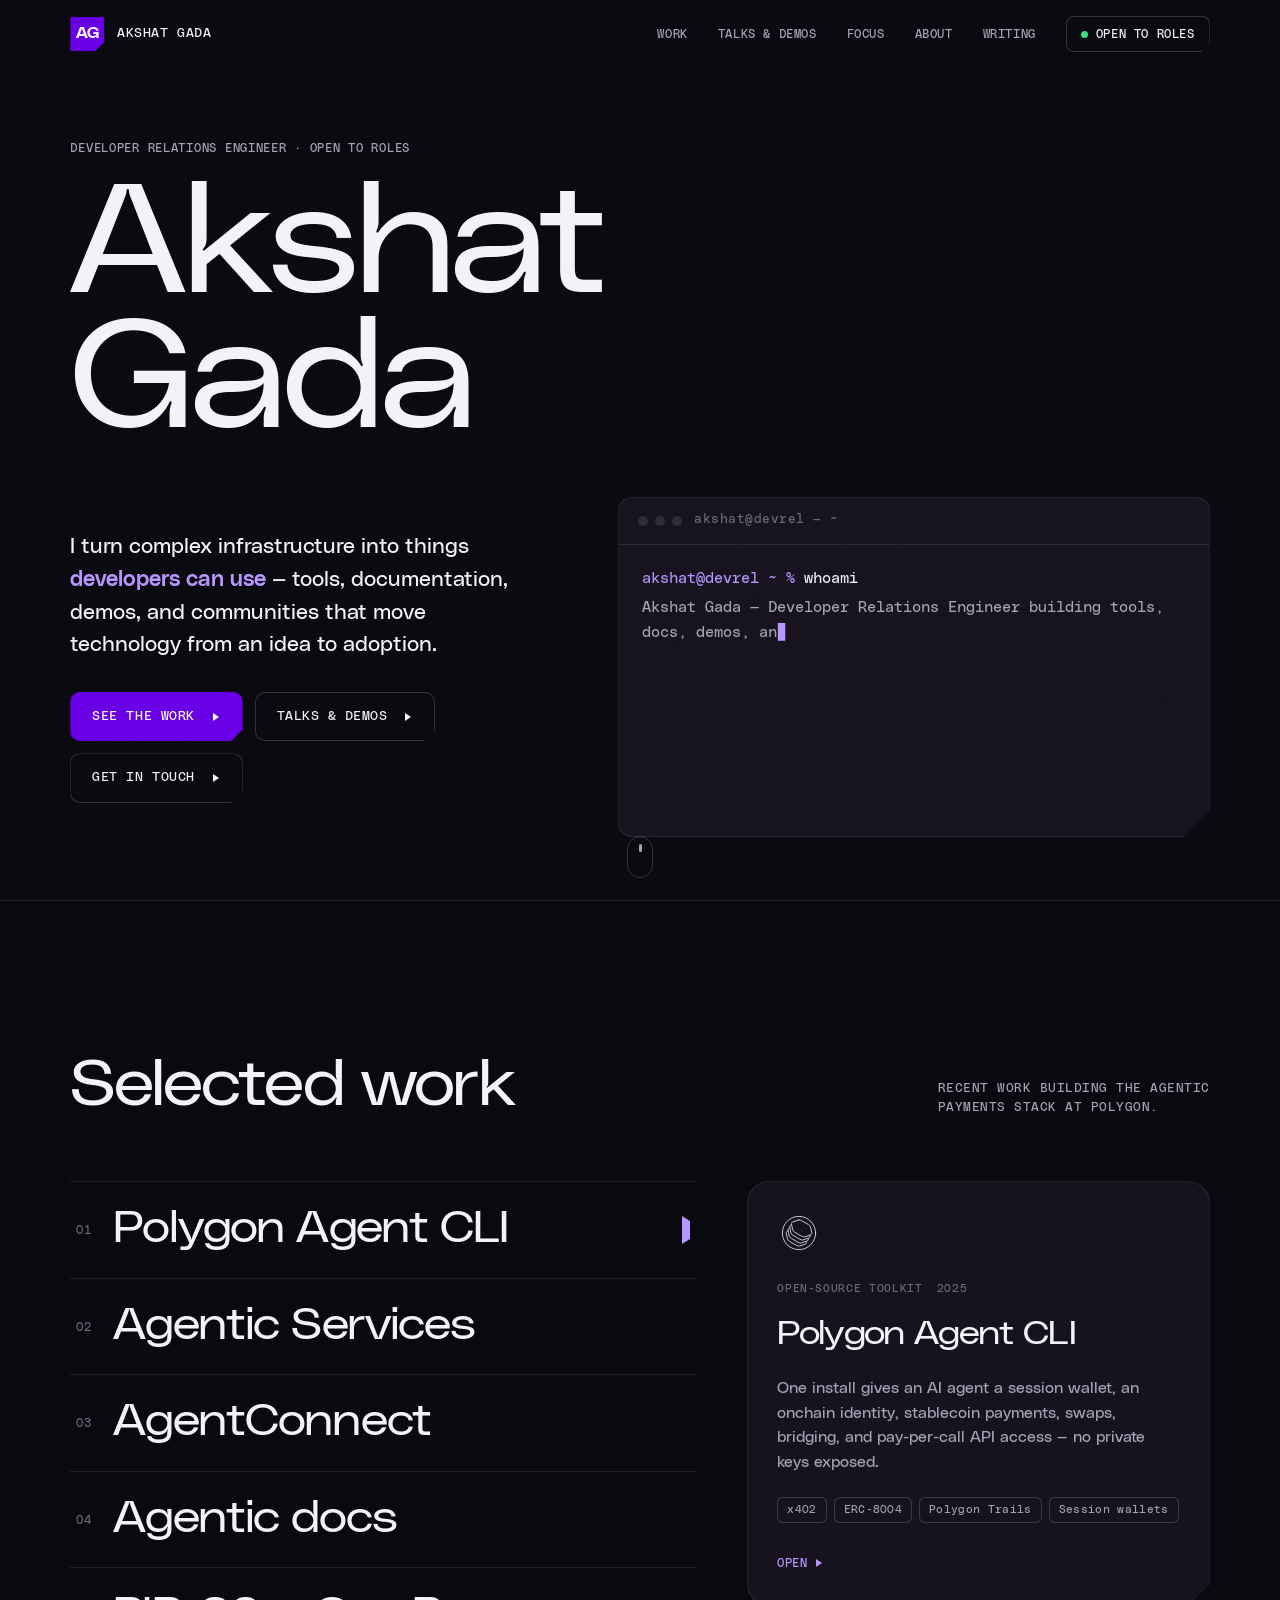
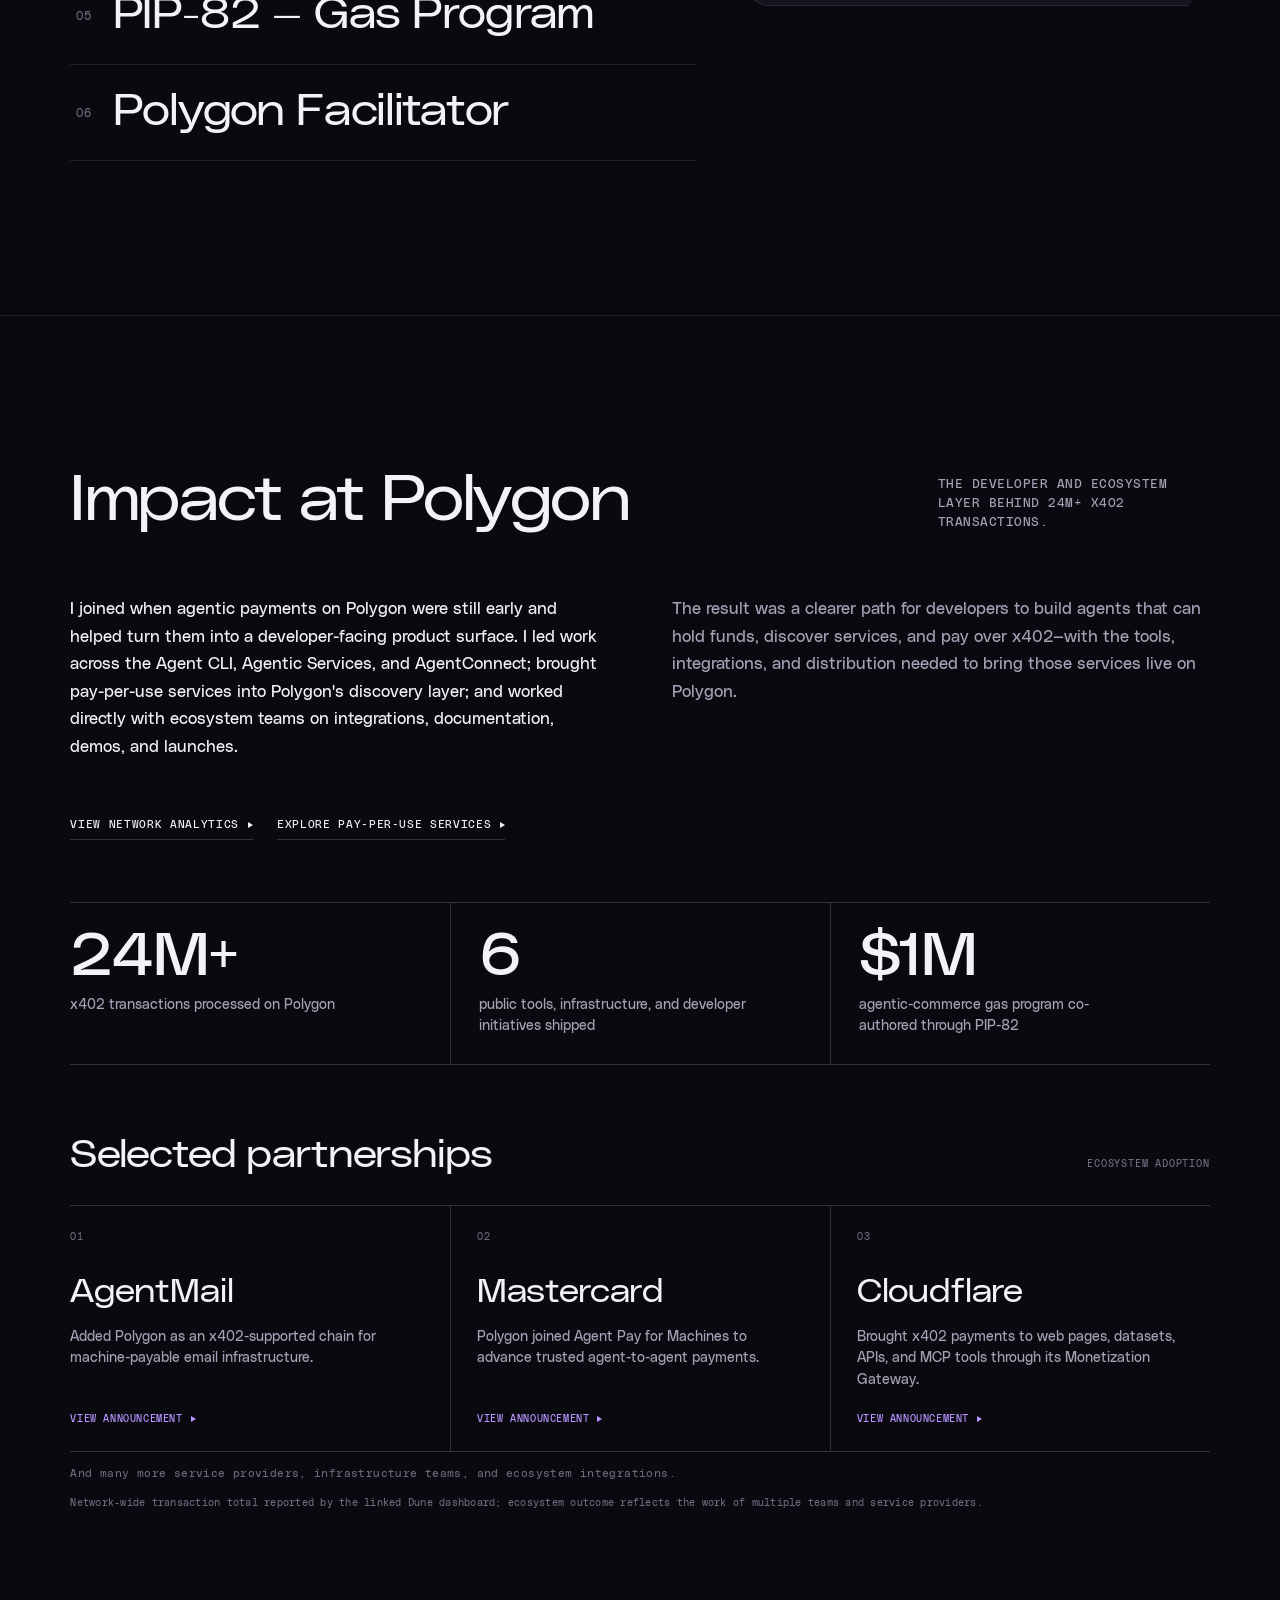
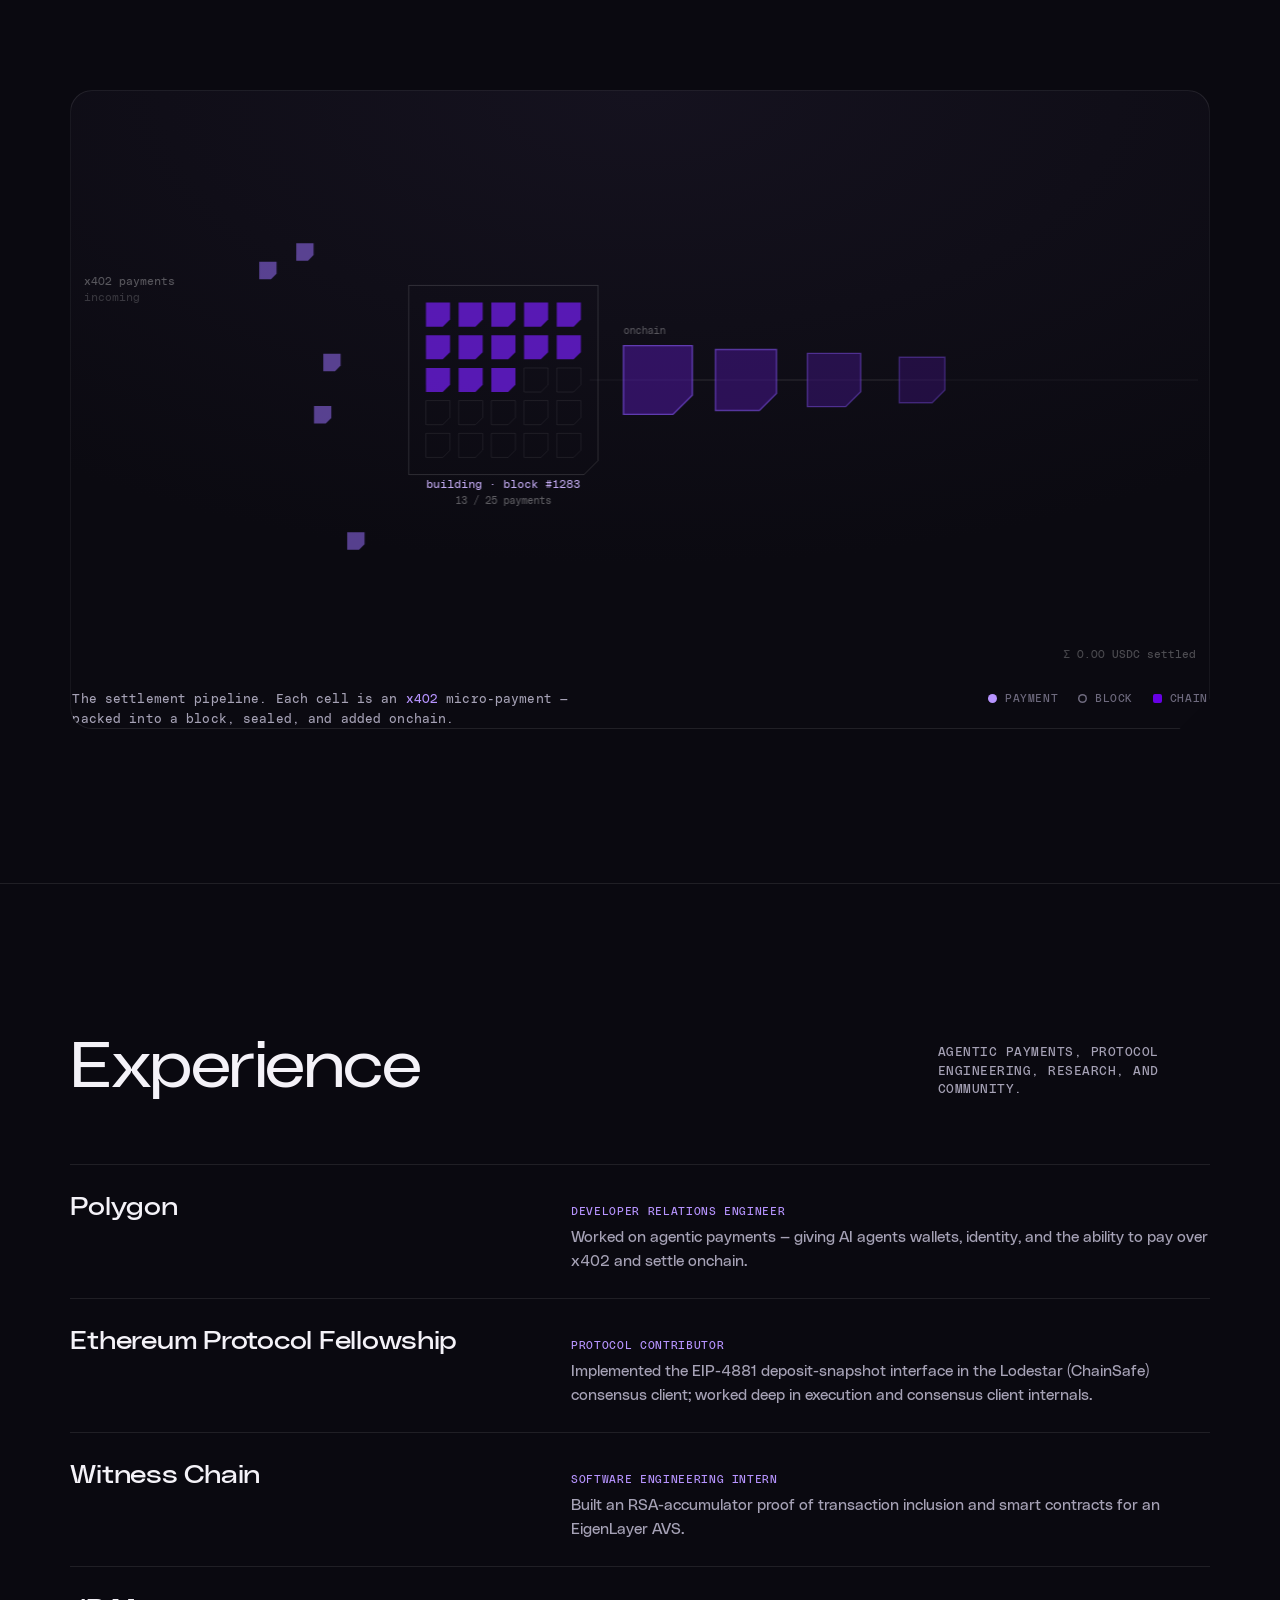
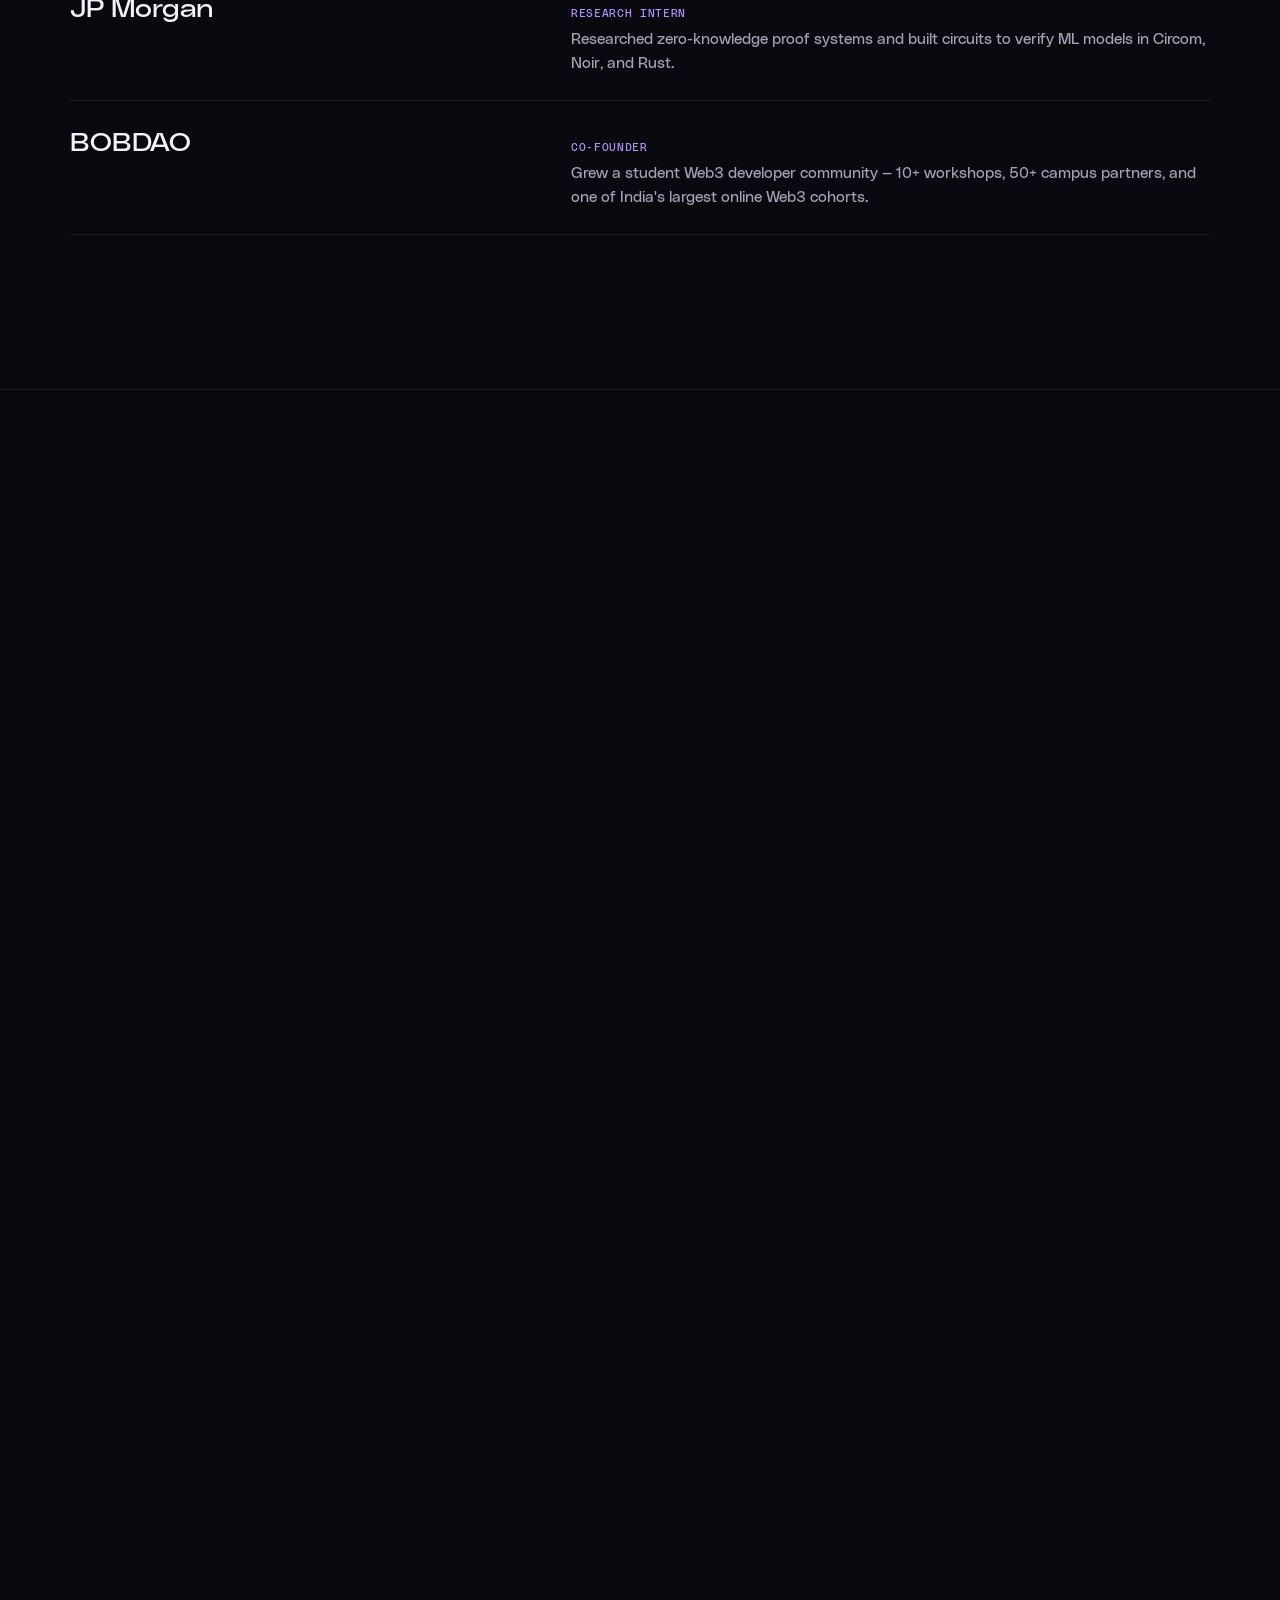
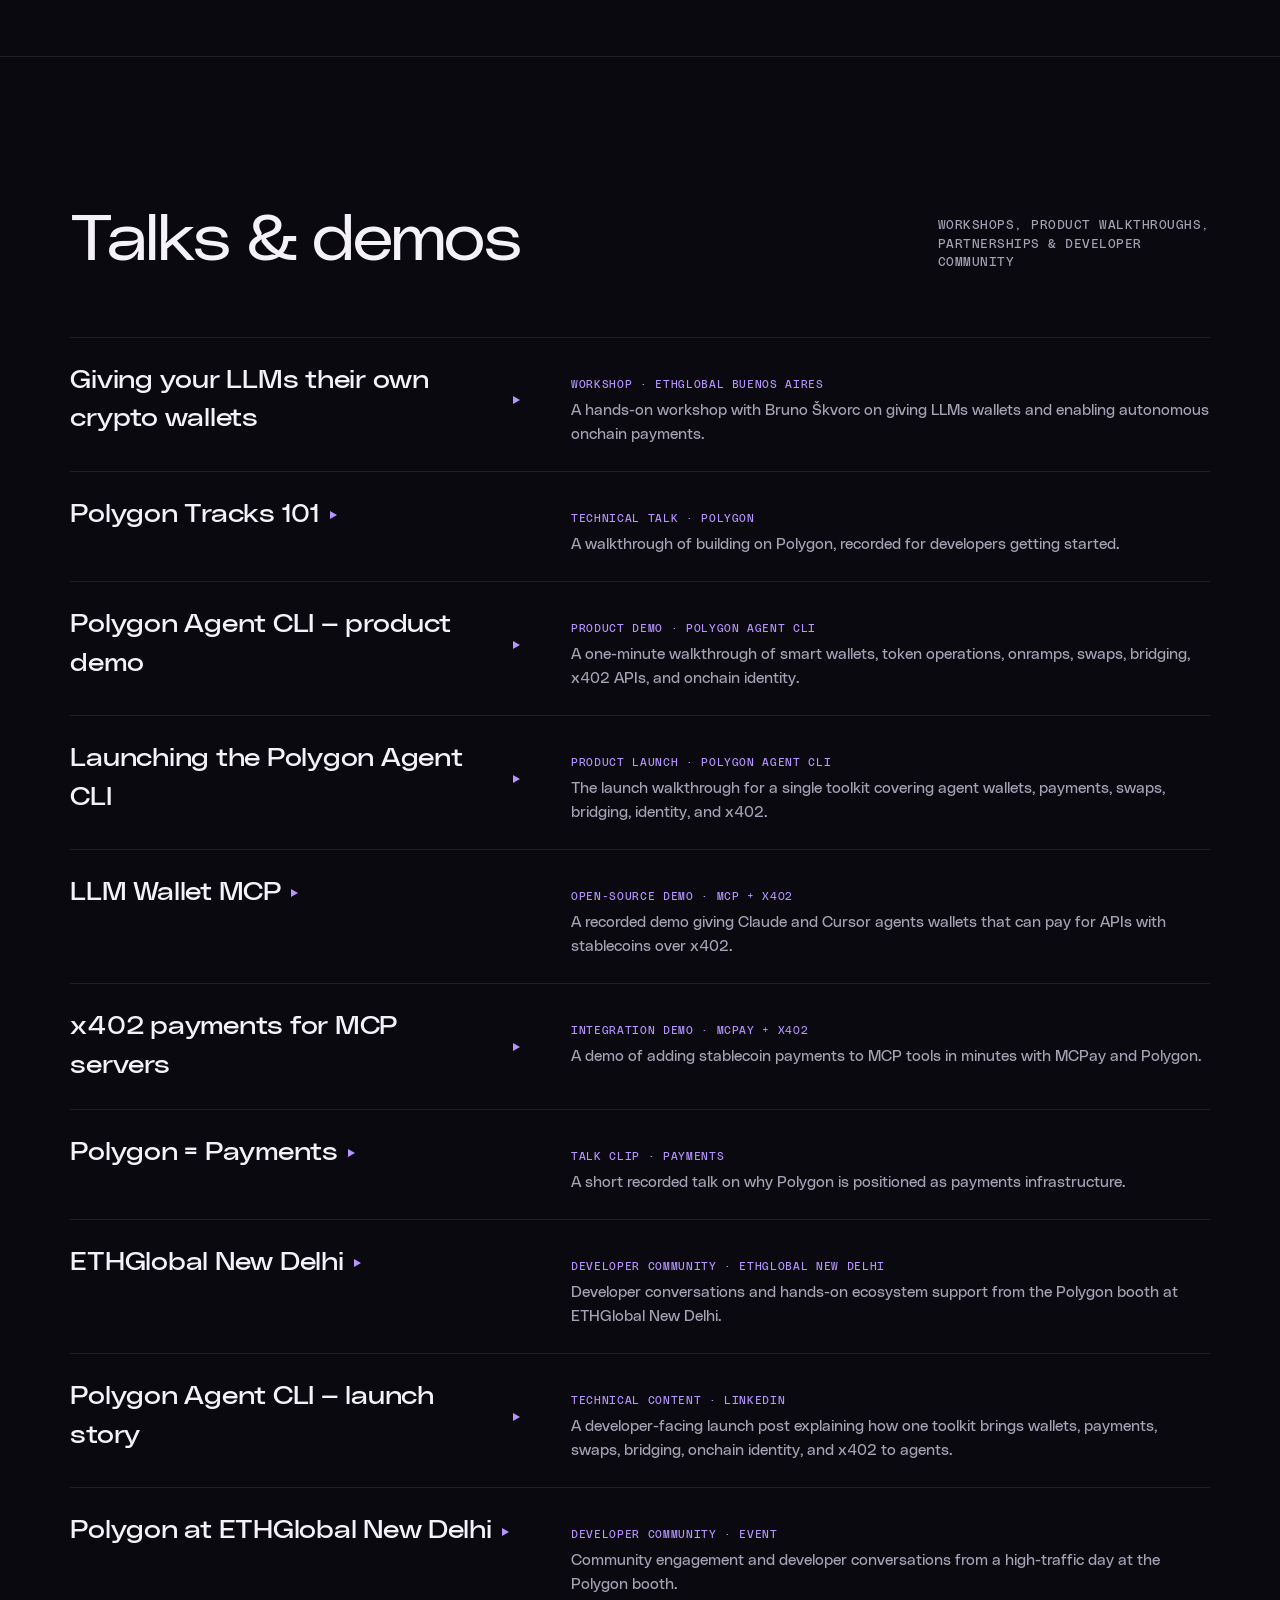
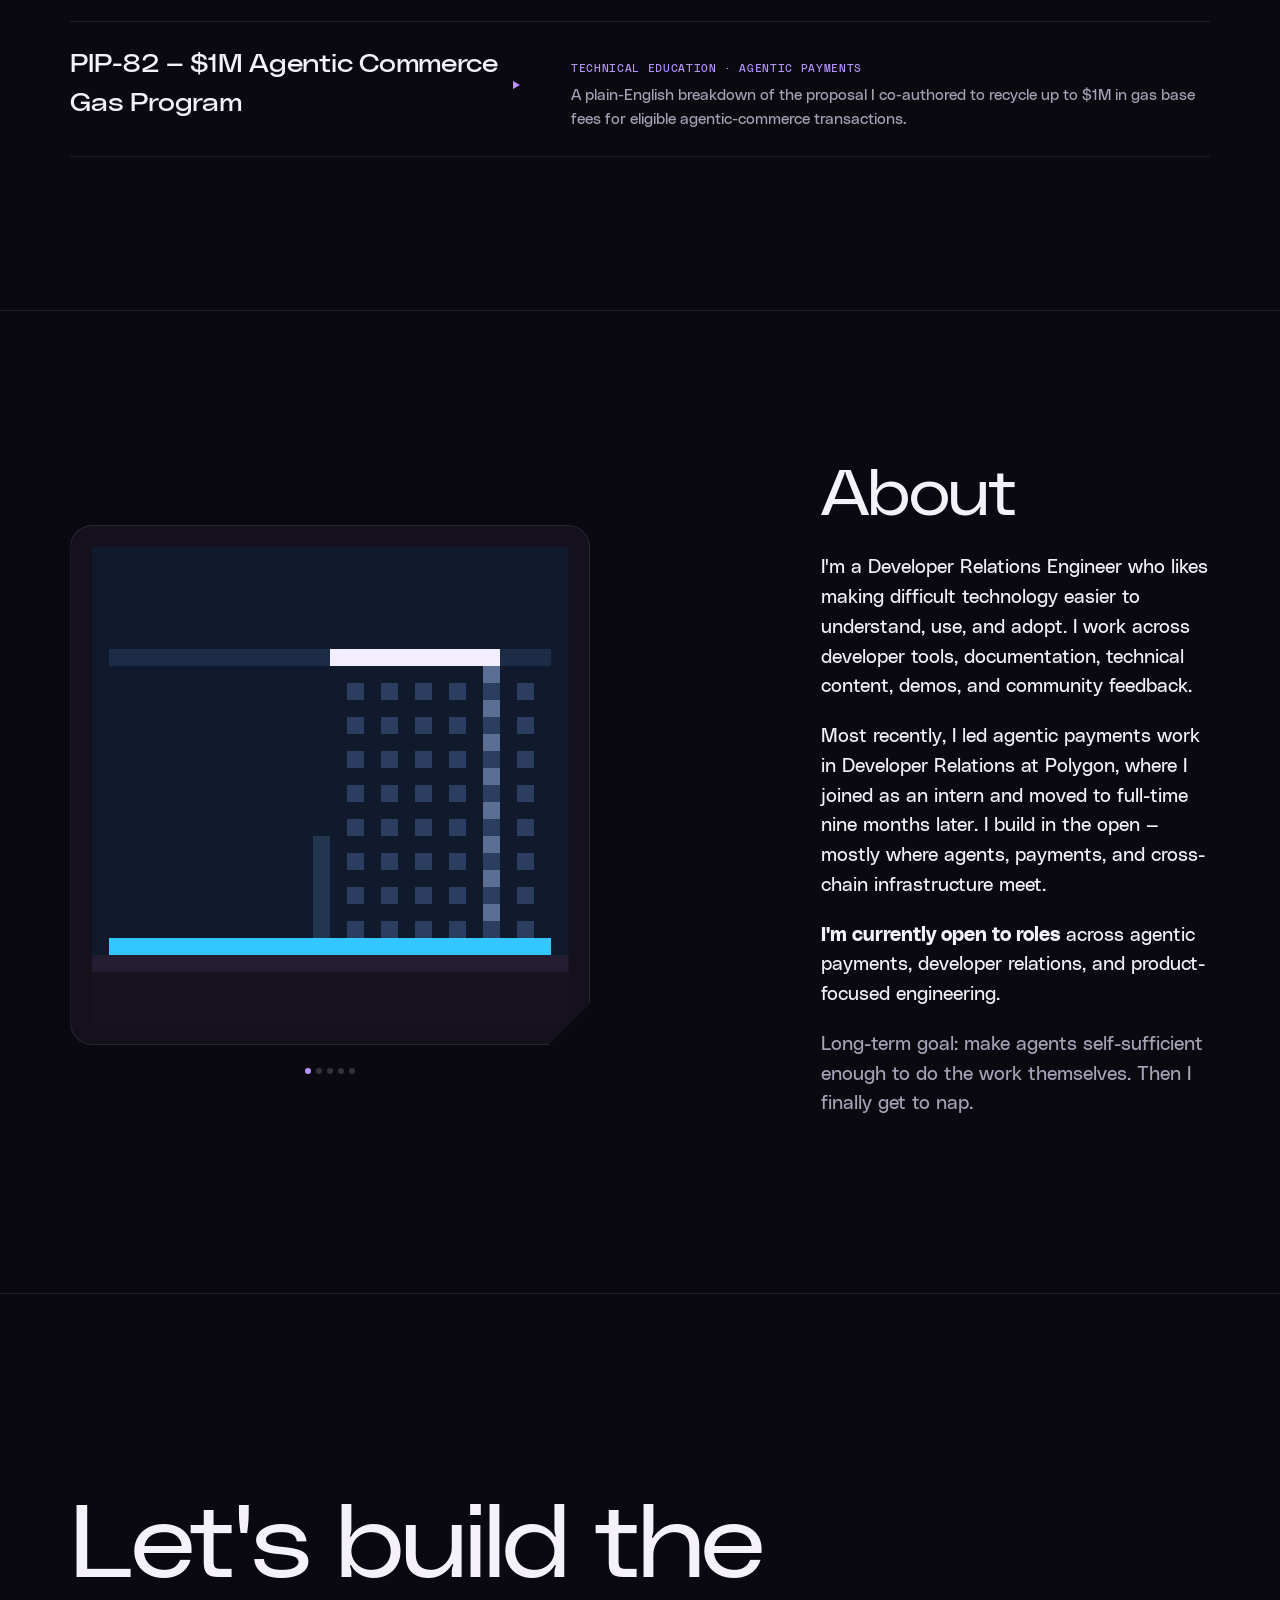
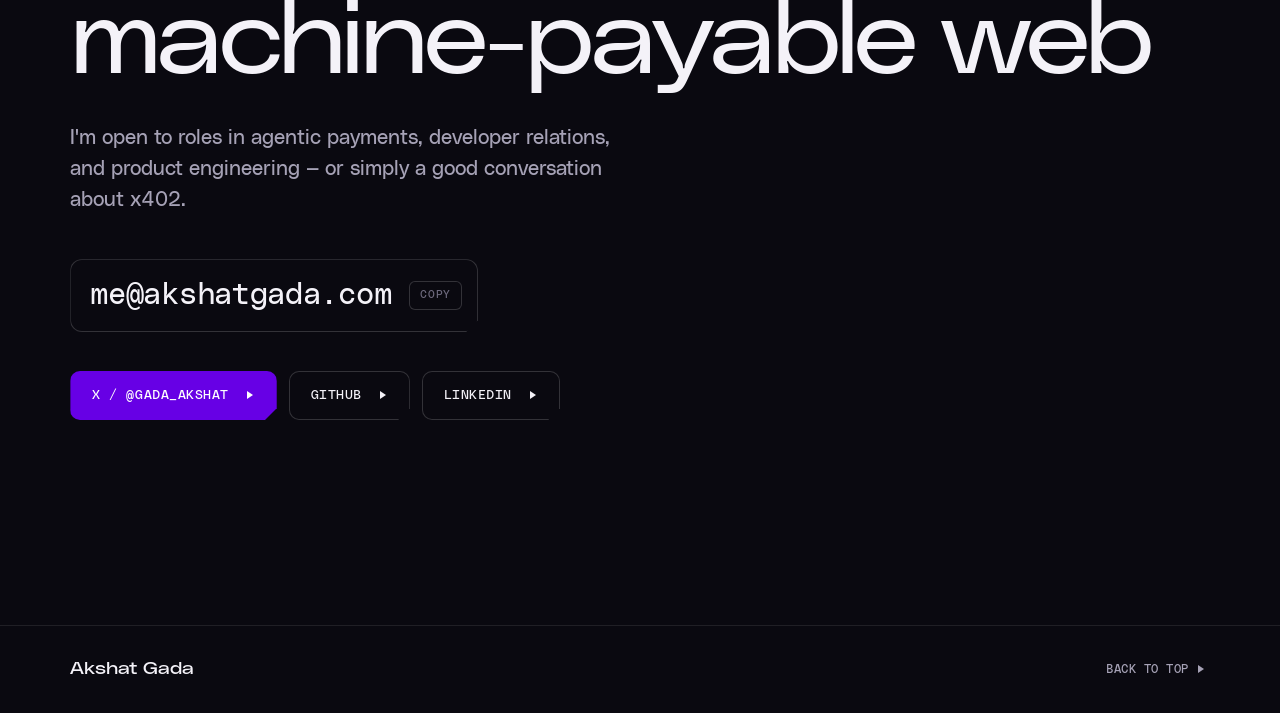
==== commit fddd3030: "Update Agentic Services link" ====
--- a/index.html
+++ b/index.html
@@ -174,7 +174,7 @@
           </a>
         </li>
         <li>
-          <a class="work-item" href="https://docs.polygon.technology/payment-services/agentic-payments/agentic-services" target="_blank" rel="noopener"
+          <a class="work-item" href="https://agent-discovery.polygon.org/discover" target="_blank" rel="noopener"
              data-icon="icons/grey/ecosystem.svg" data-kind="Discovery" data-year="2026">
             <span class="work-index">02</span>
             <span class="work-name">Agentic Services</span>
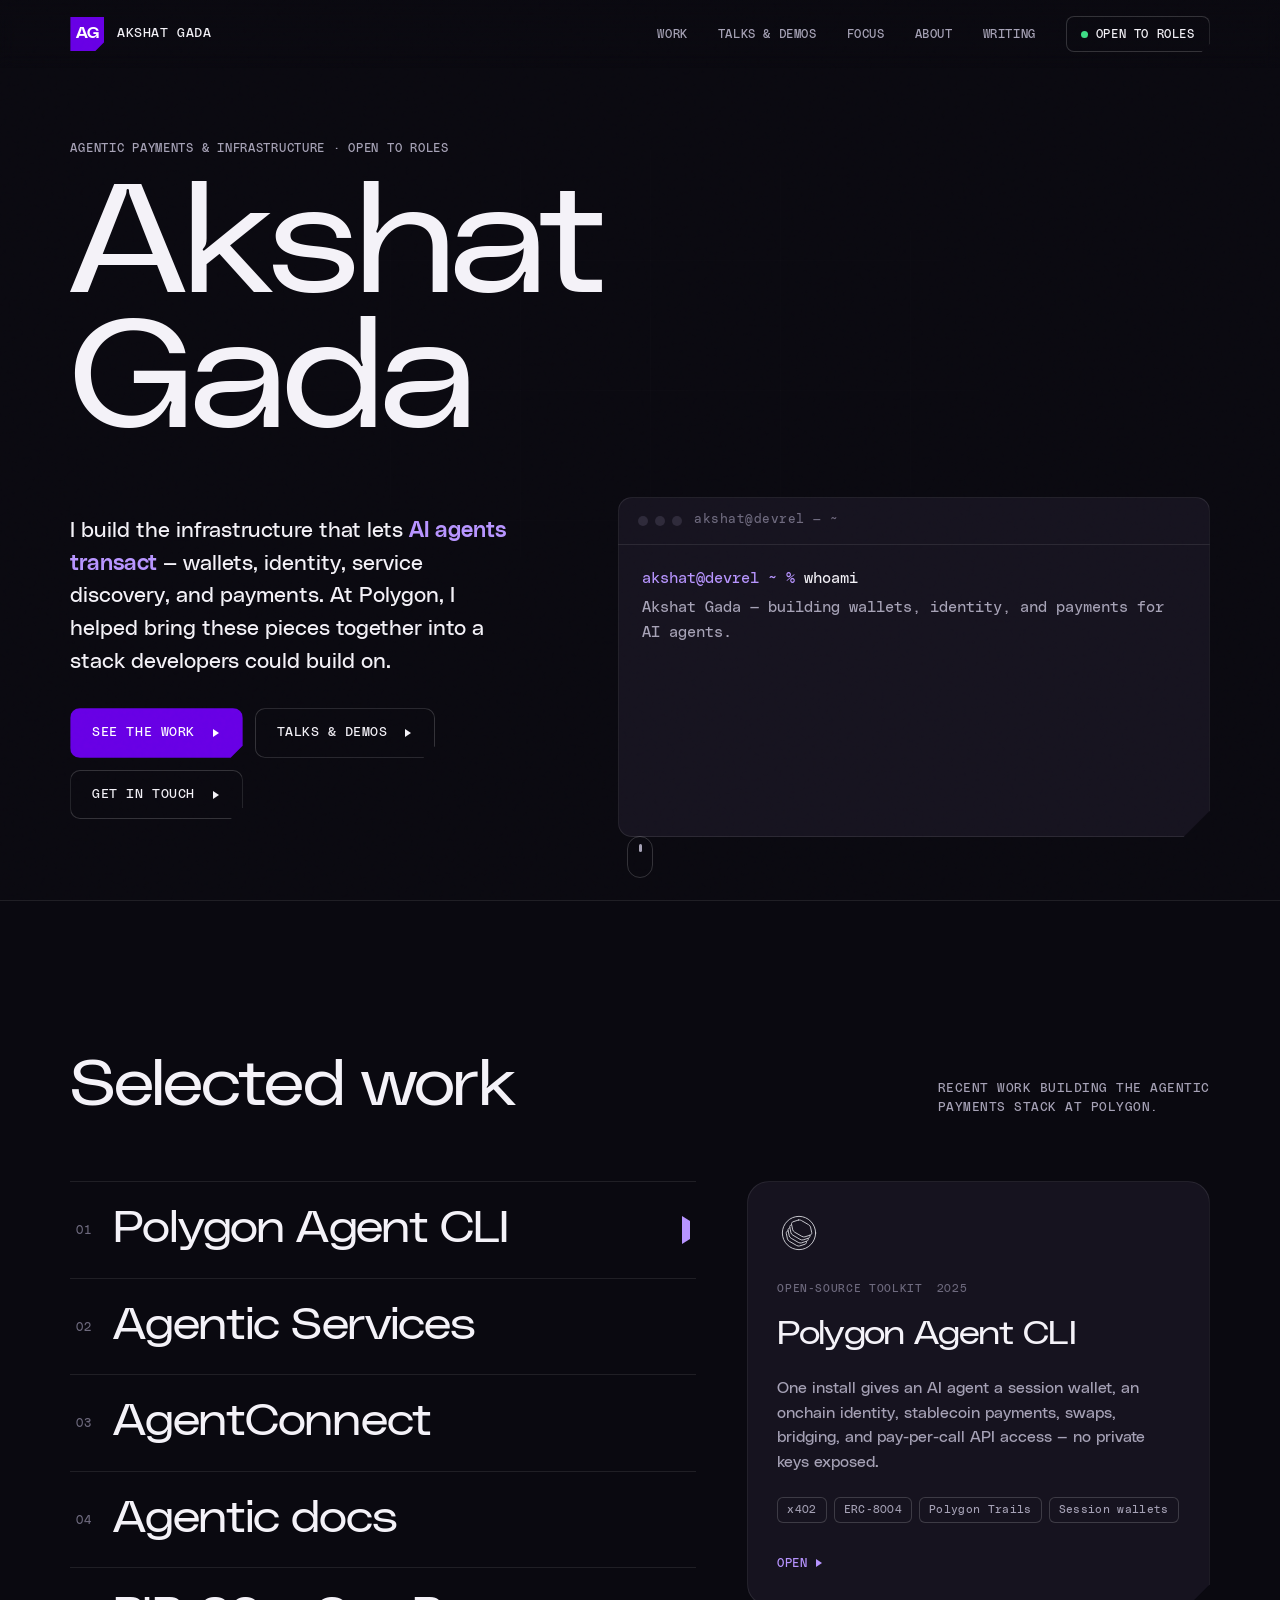
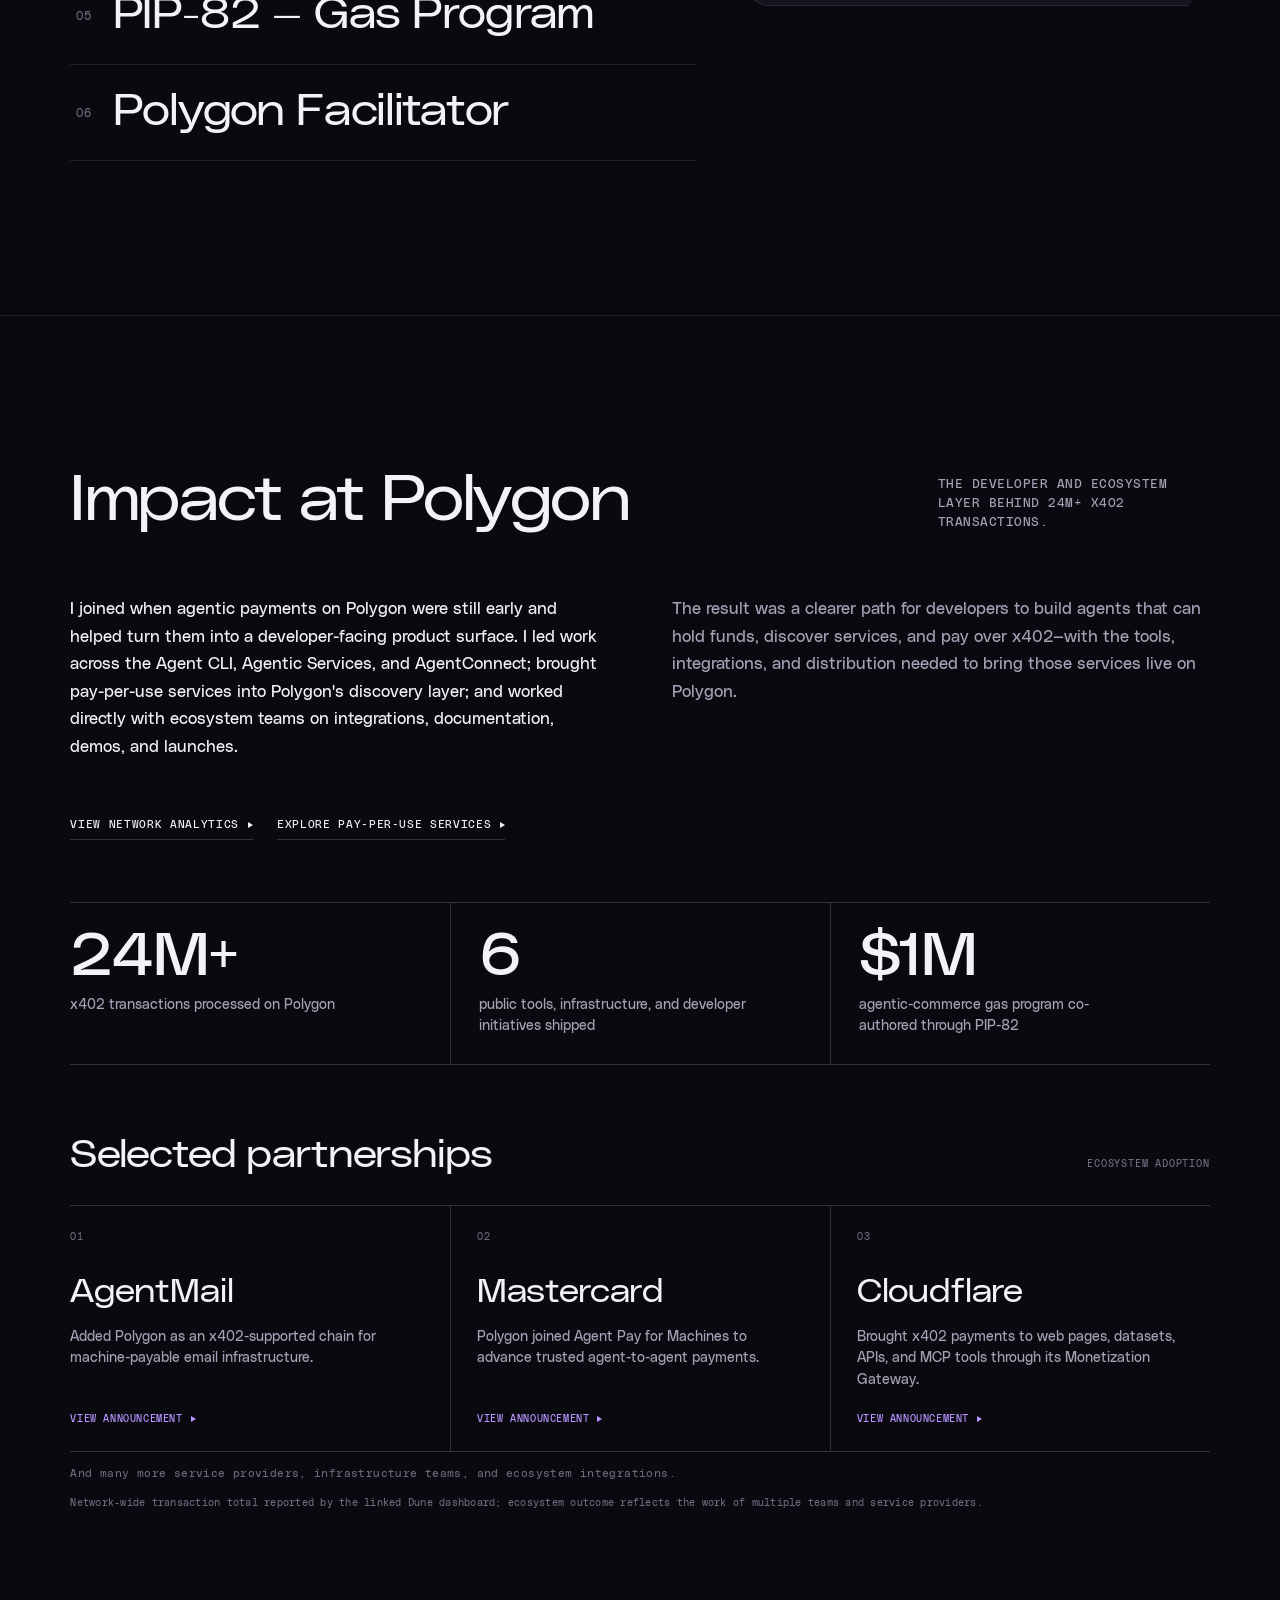
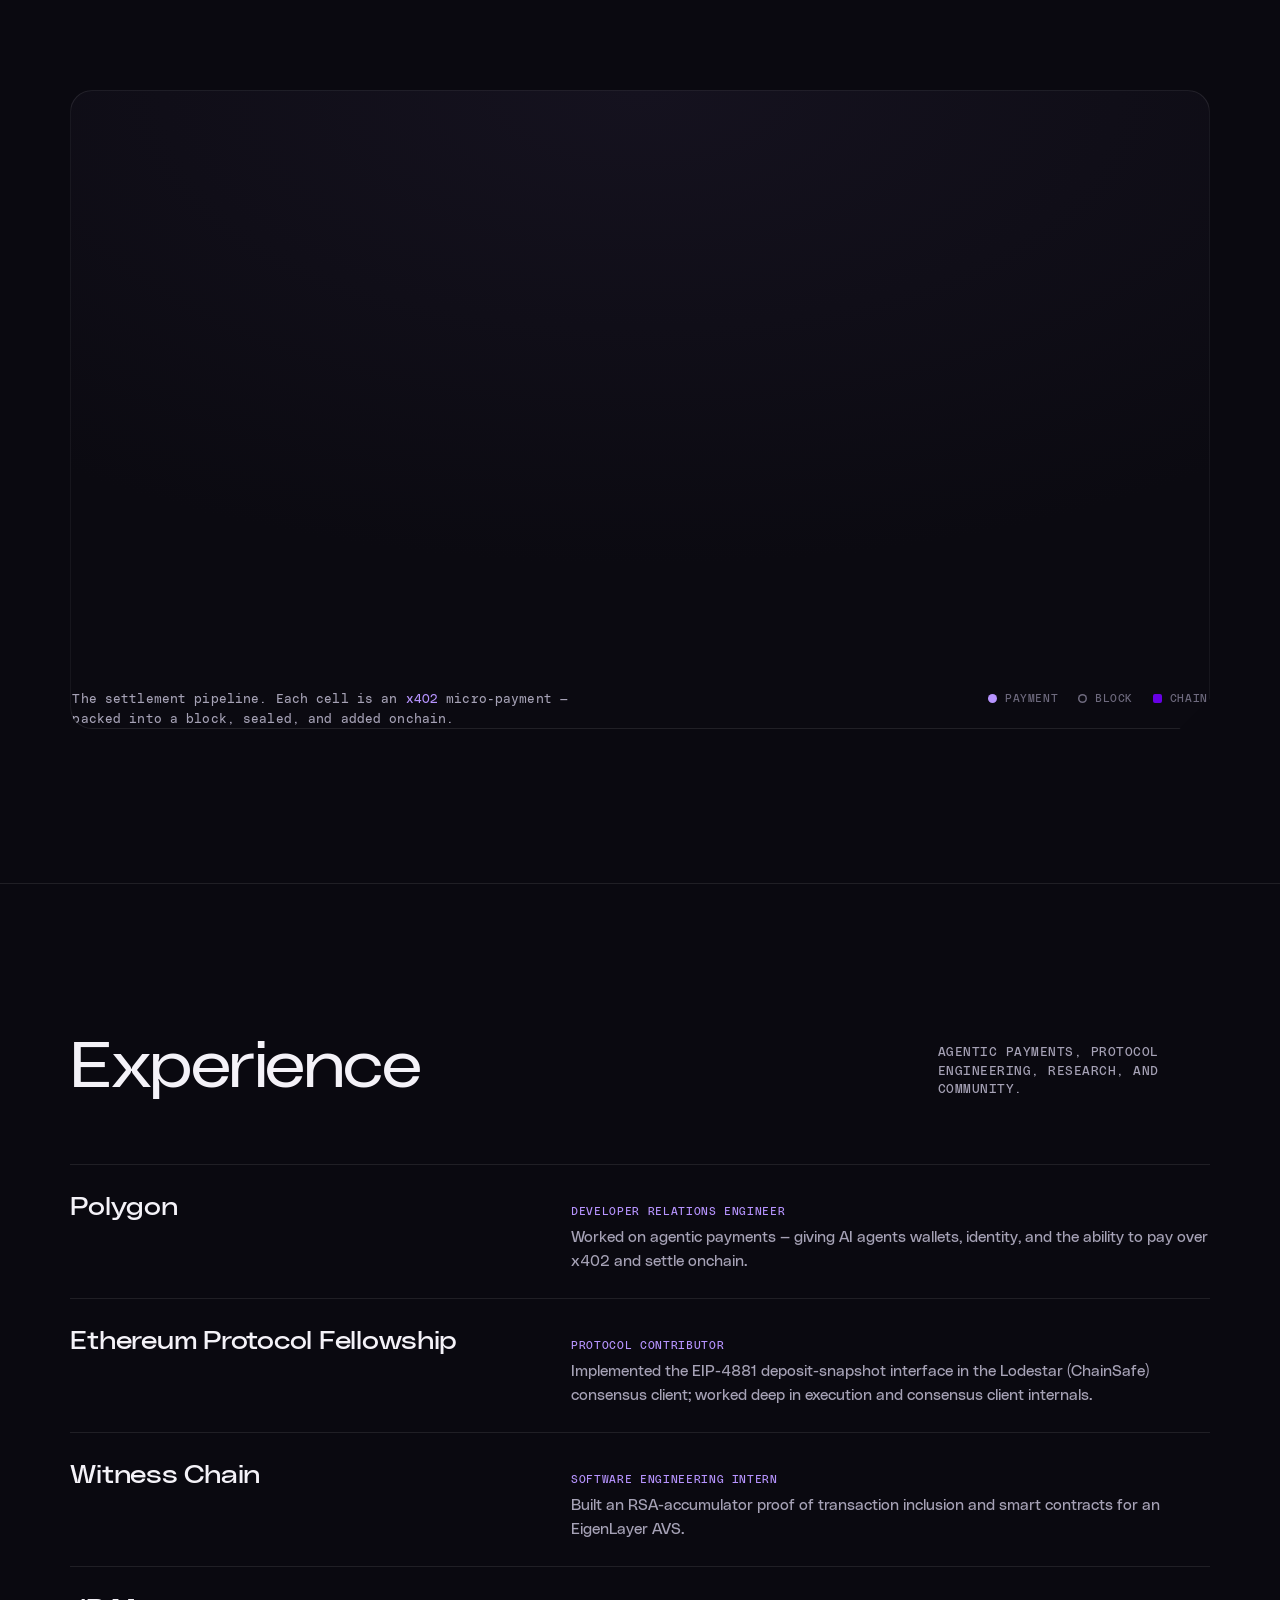
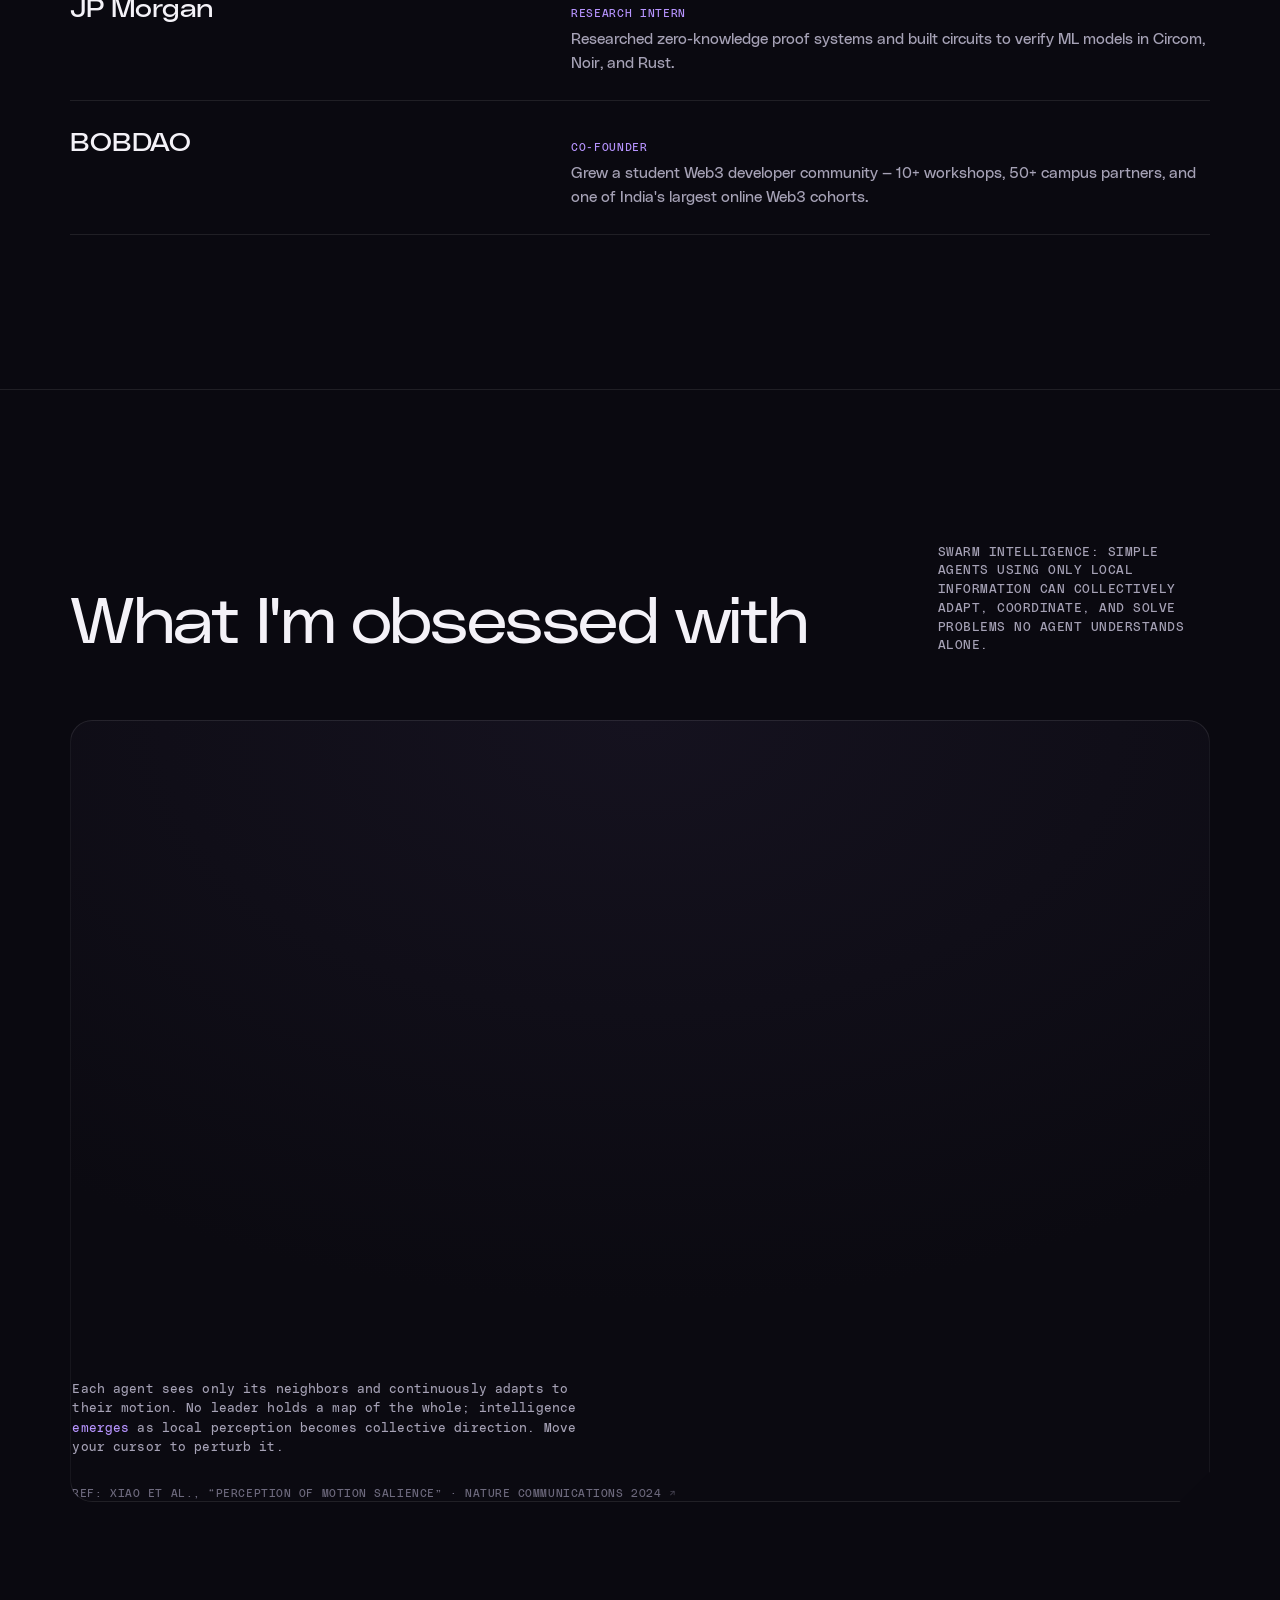
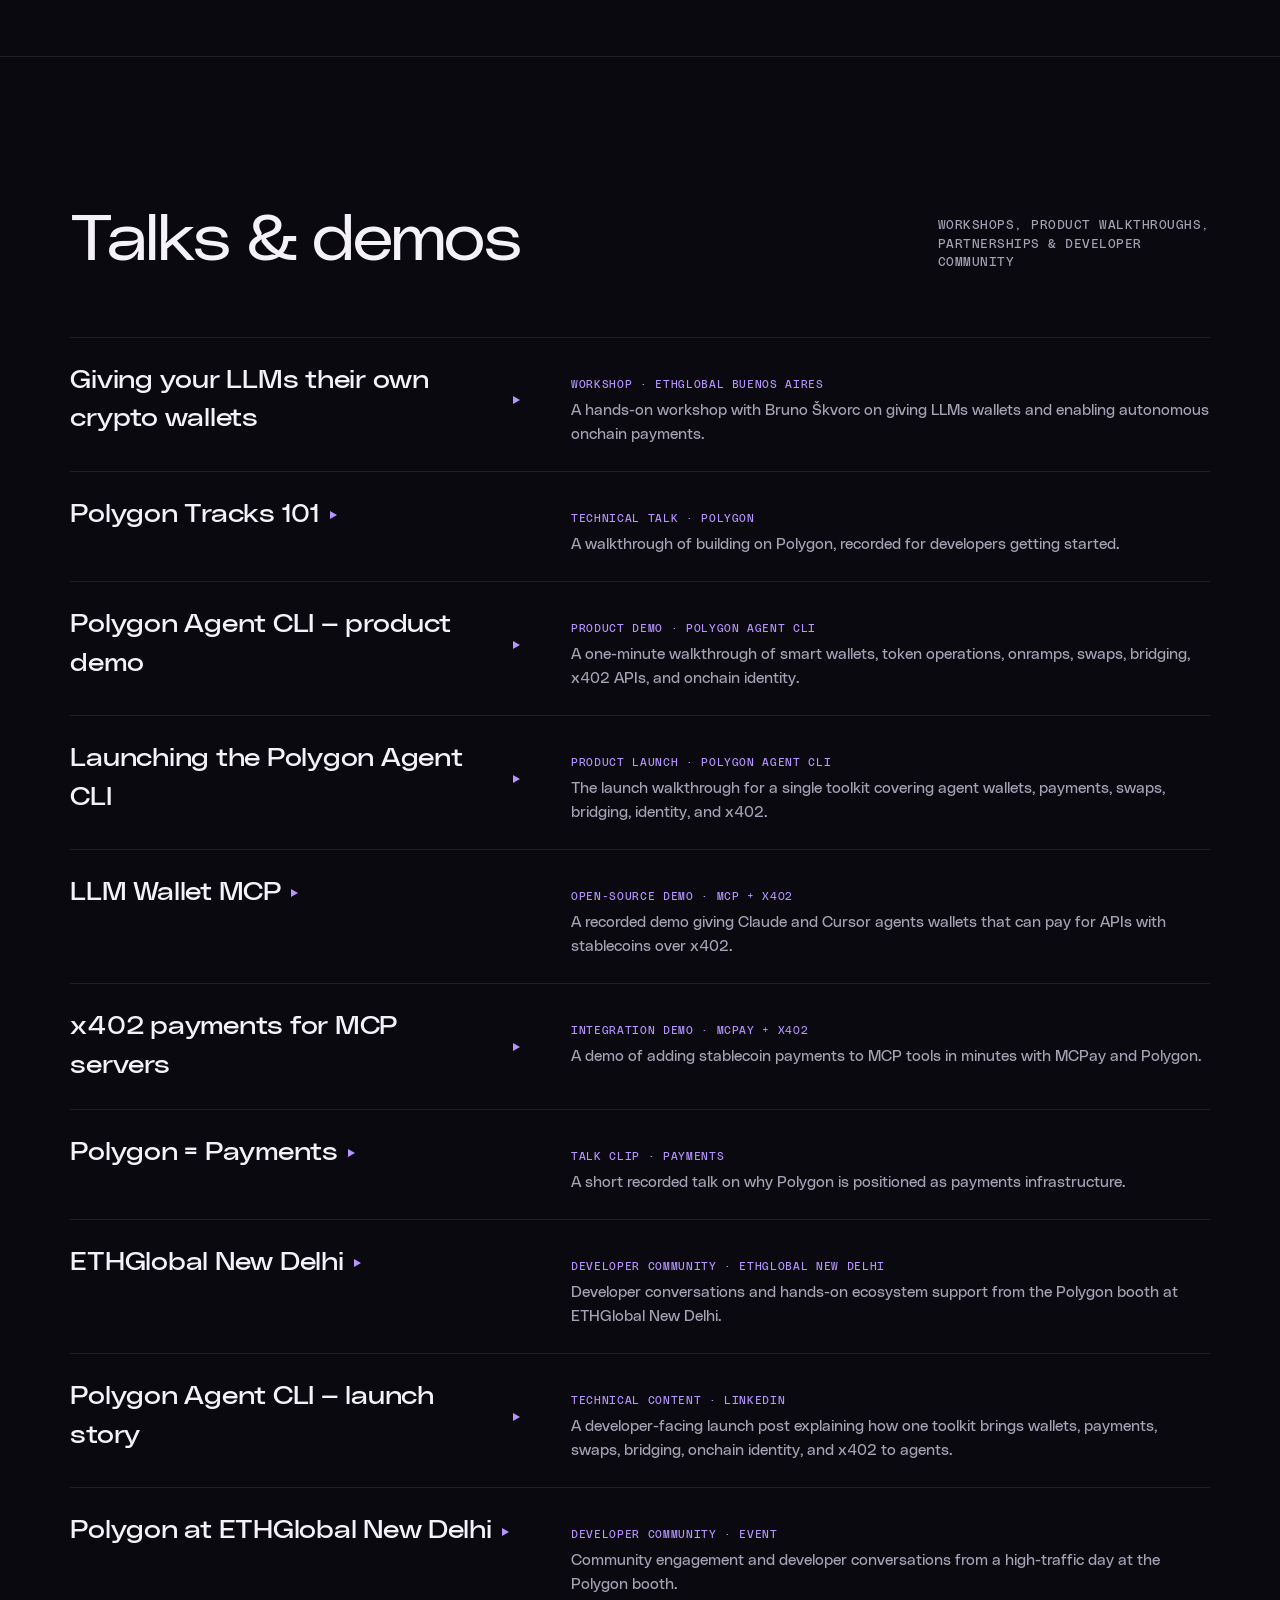
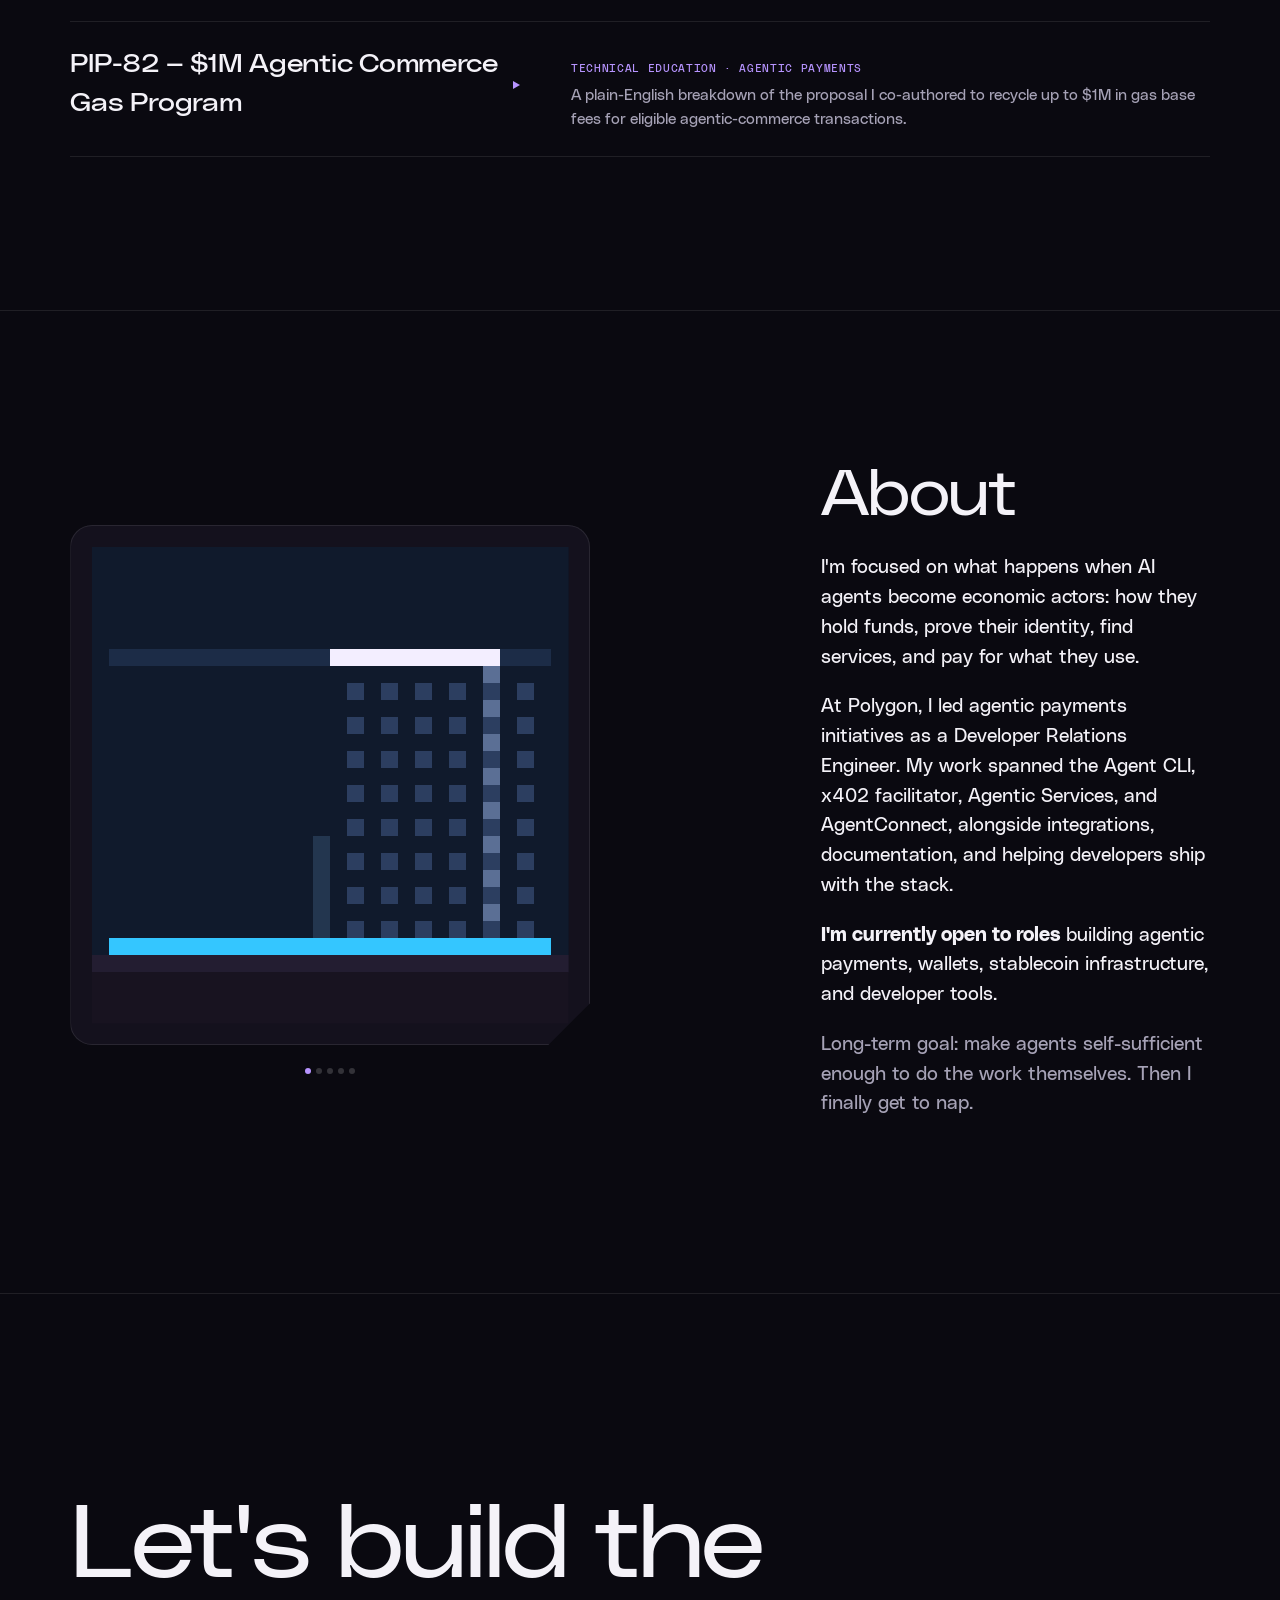
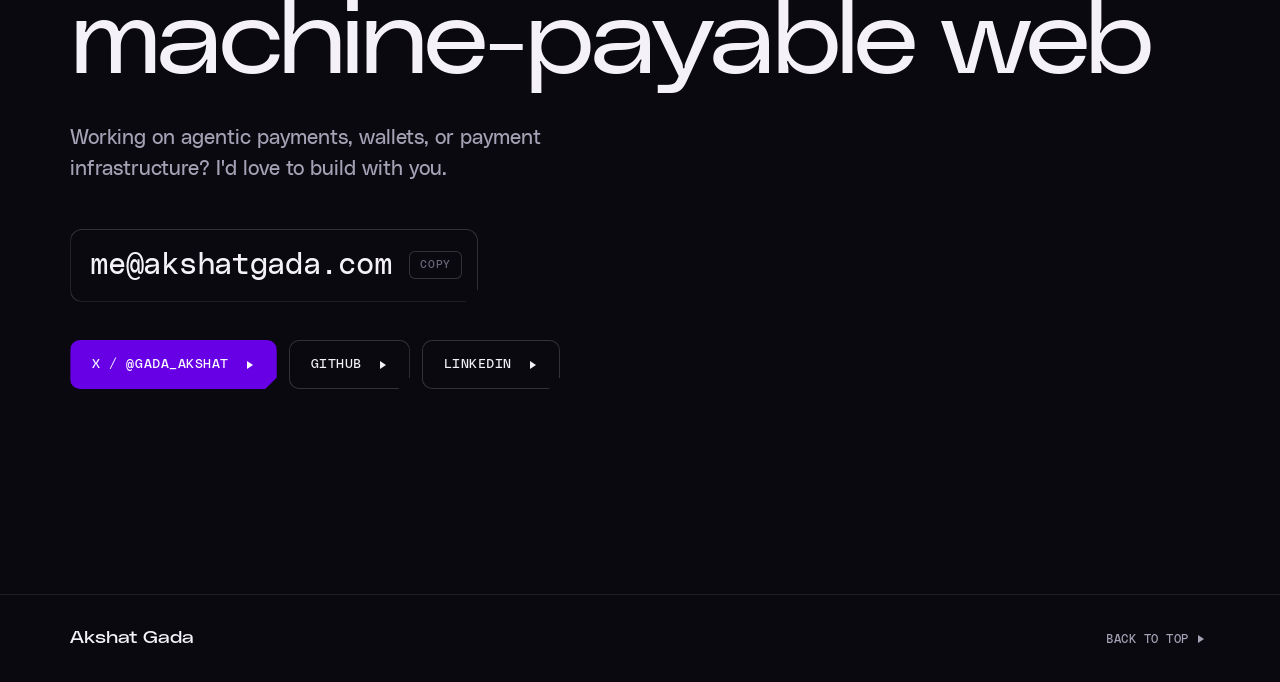
==== commit bb6160fc: "Refocus portfolio copy on agentic payments" ====
--- a/index.html
+++ b/index.html
@@ -3,8 +3,8 @@
 <head>
   <meta charset="utf-8" />
   <meta name="viewport" content="width=device-width, initial-scale=1" />
-  <title>Akshat Gada — Developer Relations Engineer | Agentic Payments</title>
-  <meta name="description" content="Akshat Gada is a Developer Relations Engineer who turns complex infrastructure into developer tools, documentation, demos, and communities. Most recently focused on agentic payments." />
+  <title>Akshat Gada — Agentic Payments &amp; Infrastructure</title>
+  <meta name="description" content="Akshat Gada builds agentic payments infrastructure: wallets, identity, service discovery, and x402 payments for AI agents. Previously led agentic payments initiatives at Polygon Labs." />
   <meta name="author" content="Akshat Gada" />
   <meta name="keywords" content="Akshat Gada, agentic payments, Polygon, x402, developer relations engineer, stablecoin payments, onchain settlement, AI agents, machine-payable web" />
   <link rel="canonical" href="https://akshatgada.com/" />
@@ -18,7 +18,7 @@
   <meta property="og:url" content="https://akshatgada.com/" />
   <meta property="og:locale" content="en_US" />
   <meta property="og:title" content="Akshat Gada — building the machine-payable web" />
-  <meta property="og:description" content="Developer Relations Engineer turning complex infrastructure into tools, documentation, demos, and communities developers can build with." />
+  <meta property="og:description" content="Building wallets, identity, service discovery, and payment infrastructure for AI agents. Previously led agentic payments initiatives at Polygon Labs." />
   <meta property="og:image" content="https://akshatgada.com/assets/og.png" />
   <meta property="og:image:width" content="1200" />
   <meta property="og:image:height" content="630" />
@@ -27,7 +27,7 @@
   <meta name="twitter:site" content="@gada_akshat" />
   <meta name="twitter:creator" content="@gada_akshat" />
   <meta name="twitter:title" content="Akshat Gada — building the machine-payable web" />
-  <meta name="twitter:description" content="Developer Relations Engineer with deep experience building developer tools and infrastructure for agentic payments." />
+  <meta name="twitter:description" content="Building wallets, identity, service discovery, and x402 payments for AI agents. Previously at Polygon Labs." />
   <meta name="twitter:image" content="https://akshatgada.com/assets/og.png" />
 
   <script type="application/ld+json">
@@ -42,8 +42,8 @@
         "familyName": "Gada",
         "url": "https://akshatgada.com/",
         "image": "https://akshatgada.com/assets/og.png",
-        "jobTitle": "Developer Relations Engineer",
-        "description": "Akshat Gada is a Developer Relations Engineer focused on developer tools, documentation, technical content, demos, and communities. Most recently, he led agentic payments initiatives at Polygon Labs.",
+        "jobTitle": "Agentic Payments Engineer",
+        "description": "Akshat Gada builds wallets, identity, service discovery, and payment infrastructure for AI agents. Previously, he led agentic payments initiatives as a Developer Relations Engineer at Polygon Labs.",
         "email": "mailto:me@akshatgada.com",
         "knowsAbout": ["Agentic payments", "x402", "Stablecoin payments", "Onchain settlement", "Polygon", "Blockchain", "Developer relations", "AI agents", "Zero-knowledge proofs"],
         "sameAs": [
@@ -117,7 +117,7 @@
     <div class="hero-spot" aria-hidden="true"></div>
 
     <div class="hero-status reveal">
-      <span>Developer Relations Engineer · Open to roles</span>
+      <span>Agentic Payments &amp; Infrastructure · Open to roles</span>
     </div>
 
     <h1 class="hero-name">
@@ -127,7 +127,7 @@
 
     <div class="hero-cols">
       <div class="hero-thesis reveal" data-delay="1">
-        <p class="lede">I turn complex infrastructure into things <strong>developers can use</strong> — tools, documentation, demos, and communities that move technology from an idea to adoption.</p>
+        <p class="lede">I build the infrastructure that lets <strong>AI agents transact</strong> — wallets, identity, service discovery, and payments. At Polygon, I helped bring these pieces together into a stack developers could build on.</p>
         <div class="hero-cta">
           <a class="btn btn-primary" href="#work" data-magnetic>See the work <span class="tri" aria-hidden="true"></span></a>
           <a class="btn btn-ghost" href="#talks" data-magnetic>Talks &amp; demos <span class="tri" aria-hidden="true"></span></a>
@@ -144,7 +144,7 @@
         <div class="term-body" id="term-body">
           <!-- static fallback for no-JS; replaced by the typing loop when JS runs -->
           <div class="term-line"><span class="term-prompt">akshat@devrel ~ %</span> <span class="term-cmd">whoami</span></div>
-          <div class="term-out">Akshat Gada — Developer Relations Engineer building tools, docs, demos, and communities.</div>
+          <div class="term-out">Akshat Gada — building wallets, identity, and payments for AI agents.</div>
         </div>
       </section>
     </div>
@@ -437,9 +437,9 @@
       </div>
       <div class="about-body reveal" data-delay="1">
         <h2 class="section-title">About</h2>
-        <p>I'm a Developer Relations Engineer who likes making difficult technology easier to understand, use, and adopt. I work across developer tools, documentation, technical content, demos, and community feedback.</p>
-        <p>Most recently, I led agentic payments work in Developer Relations at Polygon, where I joined as an intern and moved to full-time nine months later. I build in the open — mostly where agents, payments, and cross-chain infrastructure meet.</p>
-        <p><strong>I'm currently open to roles</strong> across agentic payments, developer relations, and product-focused engineering.</p>
+        <p>I'm focused on what happens when AI agents become economic actors: how they hold funds, prove their identity, find services, and pay for what they use.</p>
+        <p>At Polygon, I led agentic payments initiatives as a Developer Relations Engineer. My work spanned the Agent CLI, x402 facilitator, Agentic Services, and AgentConnect, alongside integrations, documentation, and helping developers ship with the stack.</p>
+        <p><strong>I'm currently open to roles</strong> building agentic payments, wallets, stablecoin infrastructure, and developer tools.</p>
         <p class="about-aside">Long-term goal: make agents self-sufficient enough to do the work themselves. Then I finally get to nap.</p>
       </div>
     </div>
@@ -449,7 +449,7 @@
   <section id="contact" class="contact">
     <div class="contact-glow" aria-hidden="true"></div>
     <h2 class="contact-title reveal">Let's build the<br />machine-payable web</h2>
-    <p class="contact-sub reveal" data-delay="1">I'm open to roles in agentic payments, developer relations, and product engineering — or simply a good conversation about x402.</p>
+    <p class="contact-sub reveal" data-delay="1">Working on agentic payments, wallets, or payment infrastructure? I'd love to build with you.</p>
     <div class="contact-email reveal" data-delay="2">
       <button class="email-copy" id="email-copy" type="button" data-email="me@akshatgada.com" data-magnetic aria-label="Copy email address me@akshatgada.com">
         <span class="email-text">me@akshatgada.com</span>
